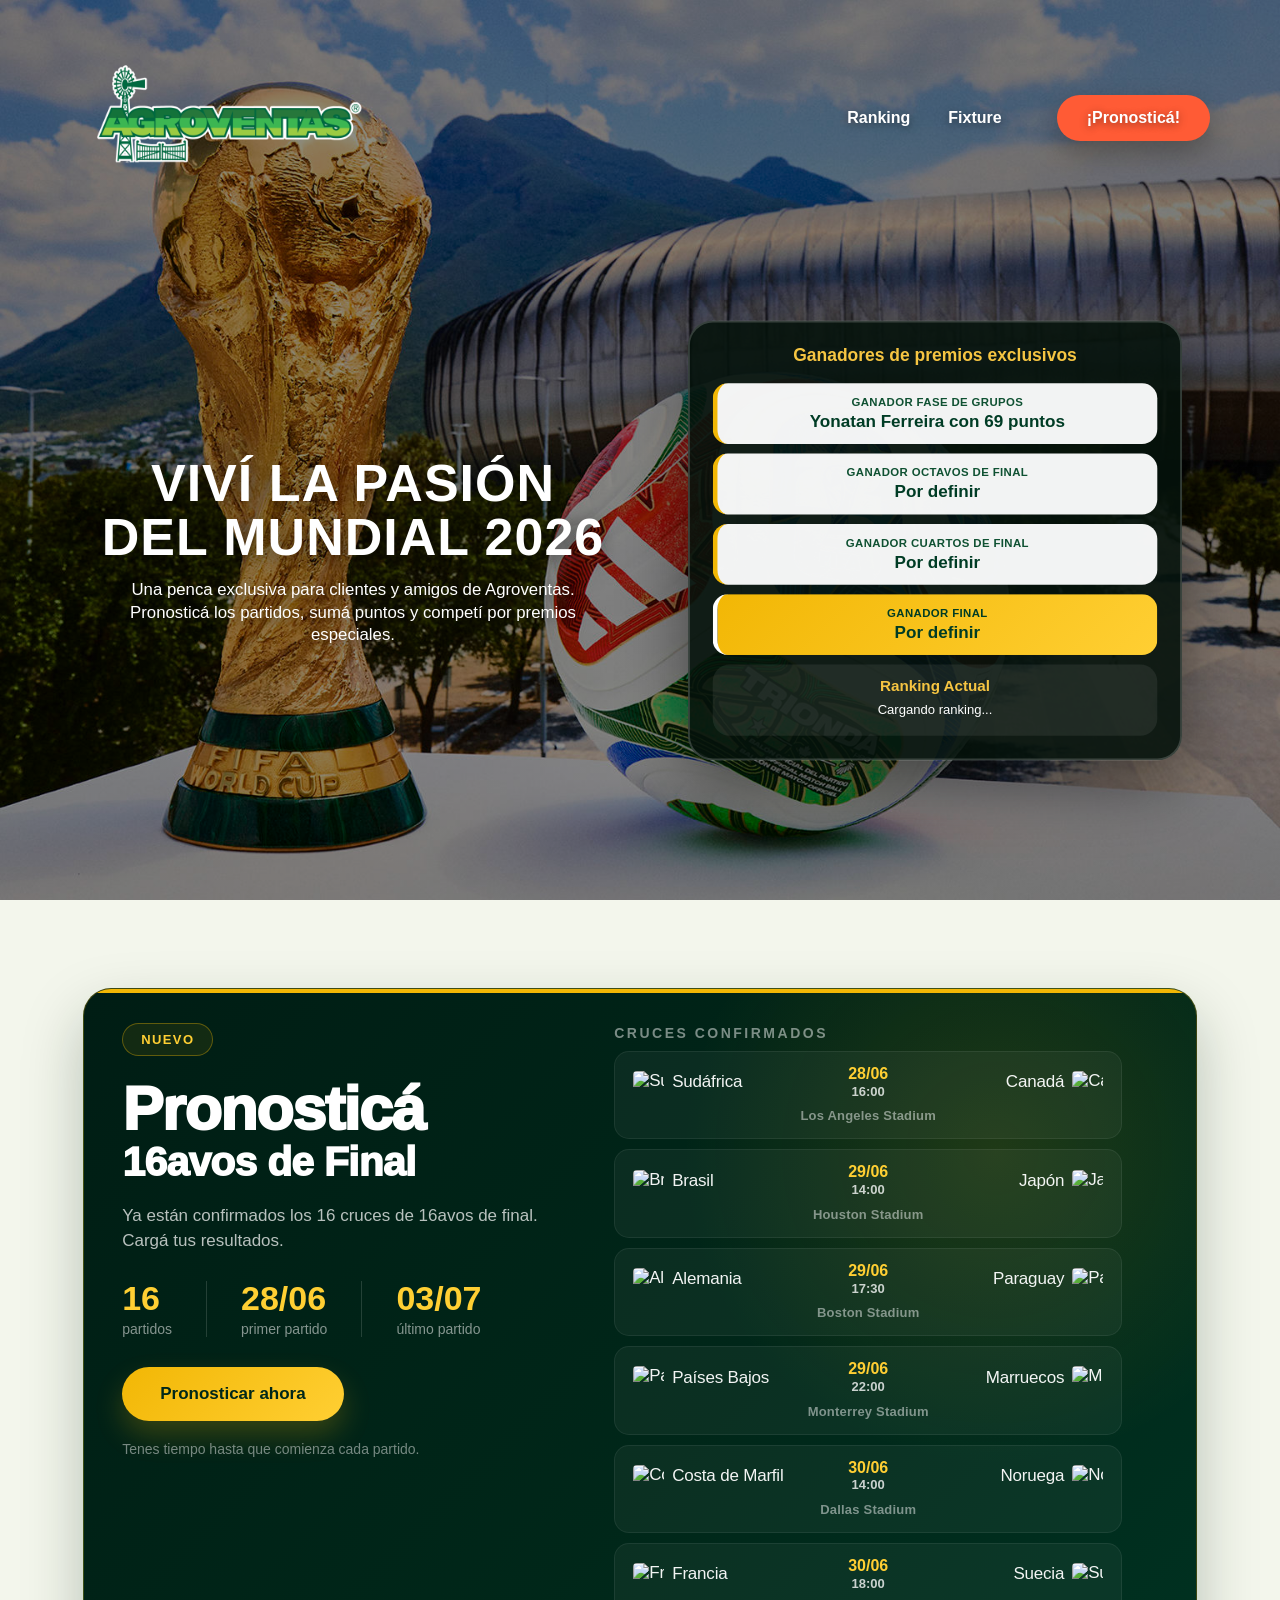
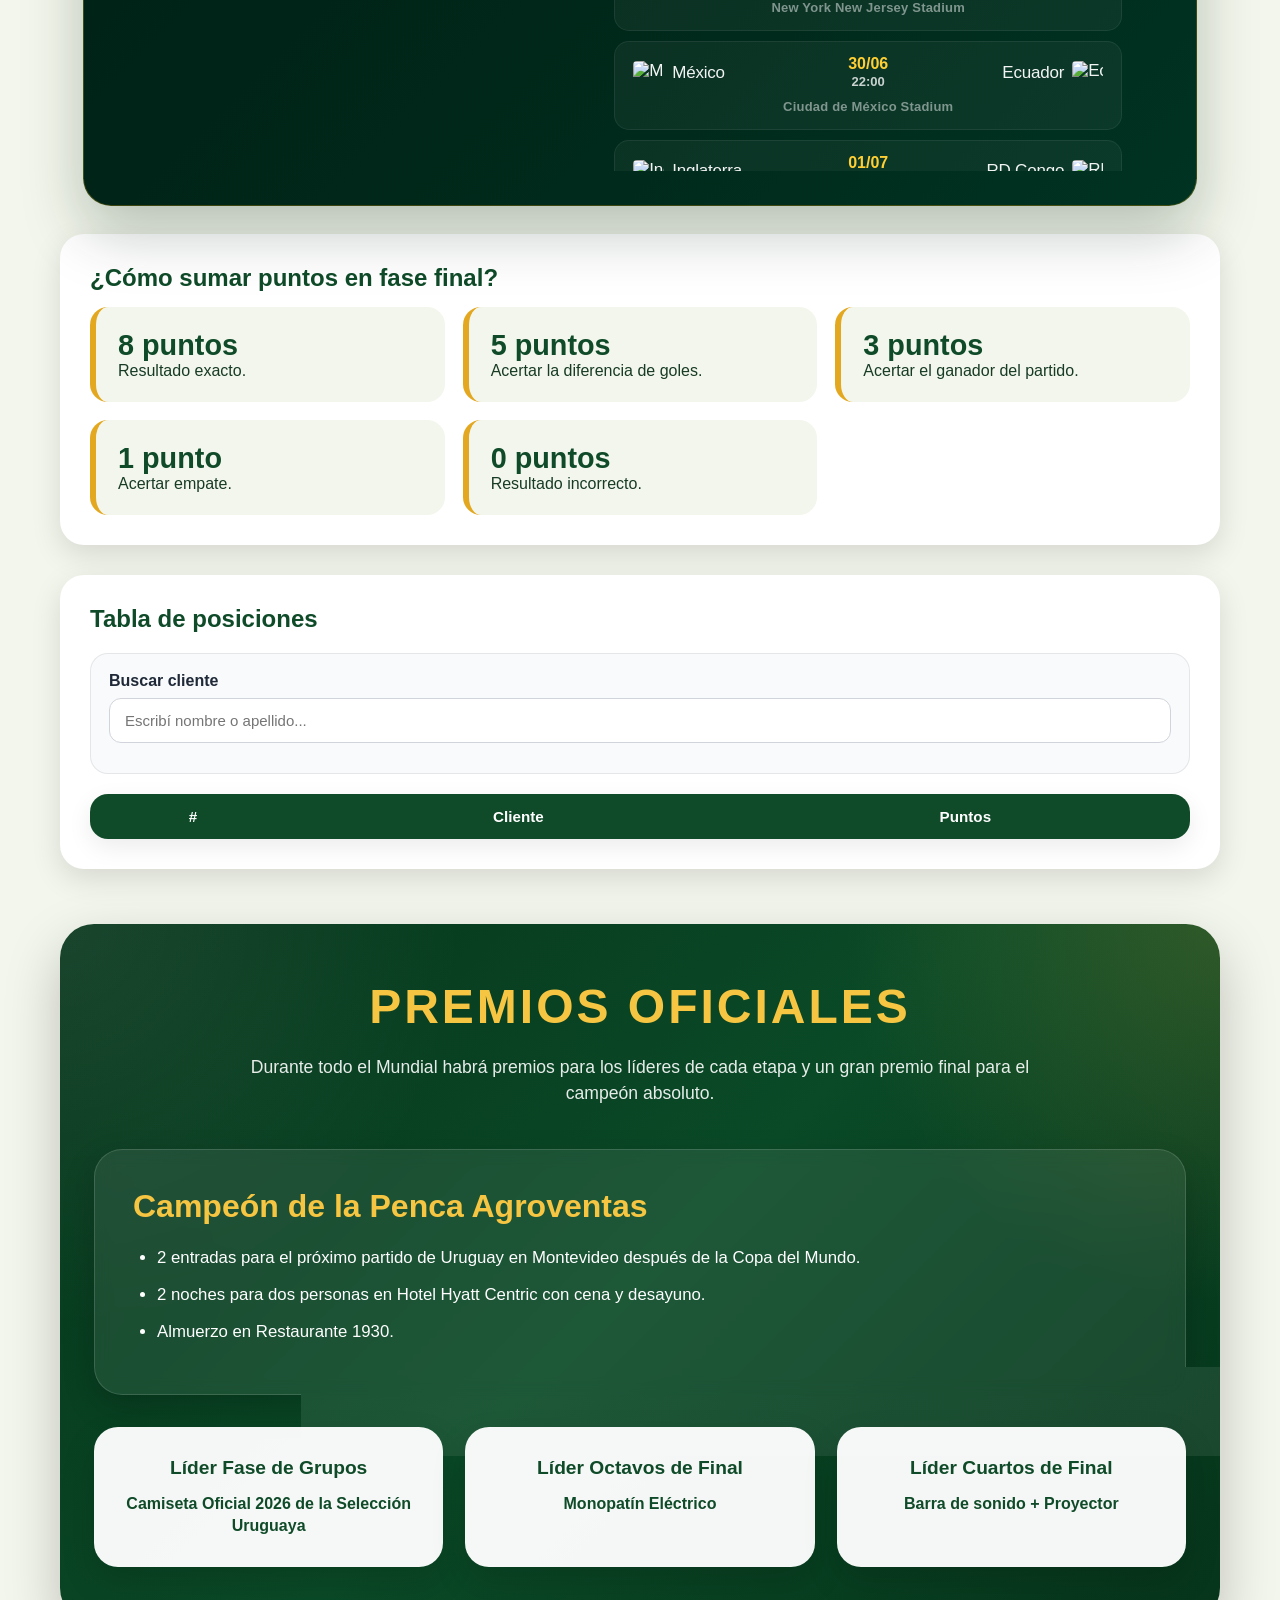
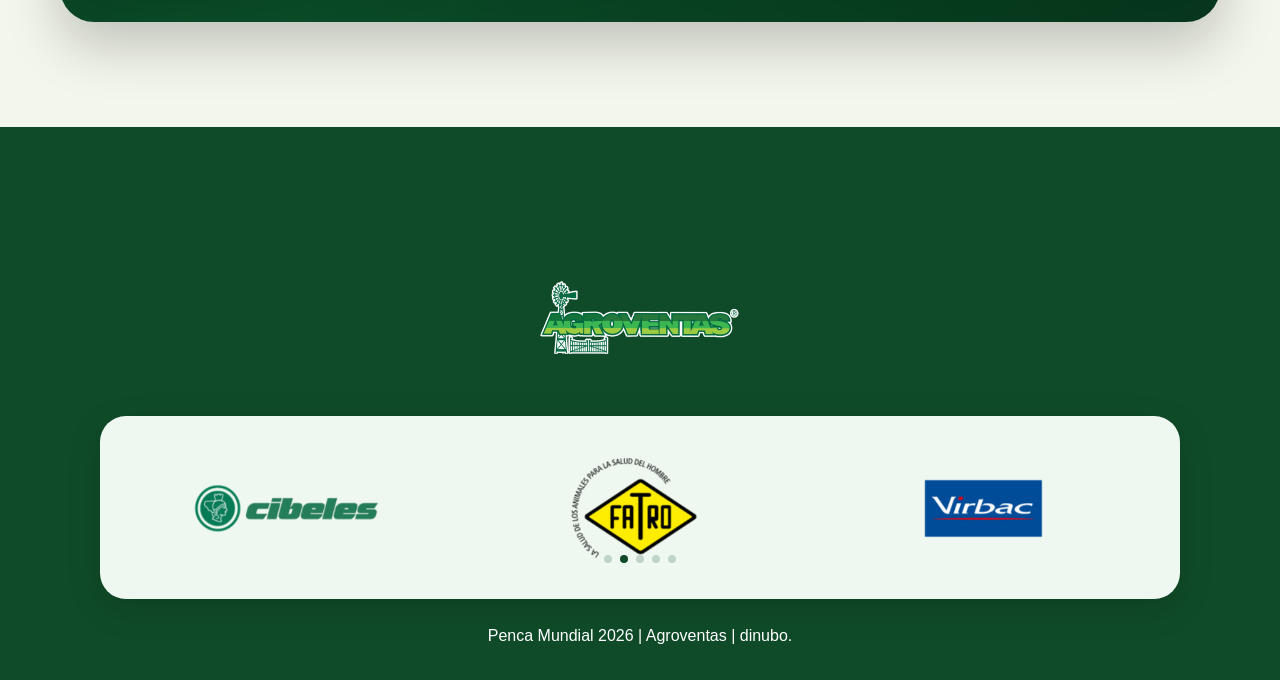
==== admin.html @ b0a9b1d7 "actualizando 16avos de final" ====
<!DOCTYPE html>
<html lang="es">
<head>
  <meta charset="UTF-8">
  <meta name="viewport" content="width=device-width, initial-scale=1.0">
  <title>Admin | Penca Agroventas</title>
  <link rel="stylesheet" href="styles.css?v=14" />
</head>

<body>

  <header class="app-header">
    <img src="assets/logo.png" alt="Agroventas" class="app-logo">

    <nav>
      <a href="index.html">Inicio</a>
      <a href="fixture.html">Fixture</a>
    </nav>
  </header>

  <main class="app-main">
    <section class="card fixture-card">
      <h1>Panel administrador</h1>
      <p>Cargá los resultados oficiales y actualizá los puntos.</p>

      <div id="listaResultadosAdmin"></div>
    </section>
    <section class="card admin-clientes-card">

  <h2>Clientes registrados</h2>
  <p>Información privada visible solo para vendedores.</p>

  <div class="tabla-admin-scroll">
    <table>
      <thead>
        <tr>
          <th>Cliente</th>
          <th>Teléfono</th>
          <th>Cumpleaños</th>
          <th>Email</th>
          <th>Puntos</th>
        </tr>
      </thead>

      <tbody id="tablaClientesAdmin"></tbody>
    </table>
  </div>

</section>
  </main>
<script>
  const claveAdmin = prompt("Ingresá la clave de administrador");

  if (claveAdmin !== "AgroventasMundial2026") {
    alert("Acceso denegado");
    window.location.href = "index.html";
  }
</script>
  <script type="module" src="admin.js?v=13"></script>

</body>
</html>
---- styles.css ----
* {
  margin: 0;
  padding: 0;
  box-sizing: border-box;
}

html {
  scroll-behavior: smooth;
}

body {
  font-family: Arial, sans-serif;
  background: #f3f6ec;
  color: #173b25;
}

.header {
  min-height: 100vh;
  background:
    linear-gradient(rgba(6, 45, 24, 0.82), rgba(6, 45, 24, 0.82)),
    url("https://images.unsplash.com/photo-1518091043644-c1d4457512c6?auto=format&fit=crop&w=1600&q=80");
  background-size: cover;
  background-position: center;
  color: white;
}

.navbar {
  width: 90%;
  max-width: 1200px;
  margin: auto;
  padding: 25px 0;
  display: flex;
  justify-content: space-between;
  align-items: center;
}

.nav-logo {
  width: 210px;
  background: white;
  padding: 10px 18px;
  border-radius: 16px;
}

.navbar ul {
  display: flex;
  gap: 25px;
  list-style: none;
}

.navbar a {
  color: white;
  text-decoration: none;
  font-weight: bold;
}

.navbar a:hover {
  color: #e3a81f;
}

.hero {
  min-height: 75vh;
  display: flex;
  align-items: center;
  justify-content: center;
  text-align: center;
  padding: 30px;
}

.hero-content {
  max-width: 850px;
}

.etiqueta {
  background: #e3a81f;
  color: #173b25;
  padding: 10px 22px;
  border-radius: 30px;
  font-weight: bold;
  display: inline-block;
  margin-bottom: 25px;
}

.hero h1 {
  font-size: 3.8rem;
  line-height: 1.1;
  margin-bottom: 20px;
}

.hero p {
  font-size: 1.3rem;
  margin-bottom: 35px;
}

.btn-principal,
.btn-secundario,
form button {
  background: #e3a81f;
  color: #173b25;
  border: none;
  padding: 15px 34px;
  border-radius: 35px;
  font-size: 1rem;
  font-weight: bold;
  cursor: pointer;
  text-decoration: none;
  transition: 0.3s;
}

.btn-principal:hover,
.btn-secundario:hover,
form button:hover {
  background: #f6c542;
  transform: translateY(-2px);
}

main {
  max-width: 1200px;
  margin: auto;
  padding: 50px 20px;
}

.info-grid {
  display: grid;
  grid-template-columns: repeat(3, 1fr);
  gap: 25px;
  margin-top: -110px;
  margin-bottom: 35px;
  position: relative;
  z-index: 2;
}

.info-grid article,
.card {
  background: white;
  border-radius: 24px;
  padding: 30px;
  box-shadow: 0 10px 30px rgba(0,0,0,0.12);
}

.info-grid h3,
.card h2 {
  color: #0f4b29;
  margin-bottom: 15px;
}

.card {
  margin-bottom: 30px;
}

.formulario {
  display: grid;
  grid-template-columns: repeat(2, 1fr);
  gap: 20px;
}

input,
select {
  width: 100%;
  padding: 16px;
  border: 1px solid #cbd7c2;
  border-radius: 14px;
  font-size: 1rem;
}

.cliente-fijo {
  background: white;
  color: #173b25;
  font-weight: normal;
}

.formulario button {
  grid-column: span 2;
}

.puntos-grid {
  display: grid;
  grid-template-columns: repeat(3, 1fr);
  gap: 18px;
}

.puntos-grid div {
  background: #f3f6ec;
  border-left: 6px solid #e3a81f;
  padding: 22px;
  border-radius: 18px;
}

.puntos-grid strong {
  font-size: 1.8rem;
  color: #0f4b29;
}

.aviso {
  margin-bottom: 15px;
  color: #5b6d58;
}

#participanteActivo {
  margin-bottom: 25px;
}

.fixture {
  display: grid;
  gap: 18px;
  margin-bottom: 25px;
}

.partido {
  display: grid;
  grid-template-columns: 1fr 90px 40px 90px 1fr;
  align-items: center;
  gap: 12px;
  background: #f8faf4;
  padding: 20px;
  border-radius: 18px;
  border: 1px solid #dce6d6;
}

.fecha {
  grid-column: 1 / -1;
  font-size: 0.9rem;
  font-weight: bold;
  color: #61705c;
}

.equipo-local {
  text-align: right;
  font-weight: bold;
}

.equipo-visitante {
  text-align: left;
  font-weight: bold;
}

.vs {
  text-align: center;
  font-weight: bold;
  color: #e3a81f;
}

.partido input {
  text-align: center;
}

table {
  width: 100%;
  border-collapse: collapse;
}

th {
  background: #0f4b29;
  color: white;
  padding: 16px;
}

td {
  padding: 16px;
  text-align: center;
  border-bottom: 1px solid #e1e8dc;
}

tbody tr:nth-child(even) {
  background: #f8faf4;
}

.premio {
  background: linear-gradient(135deg, #0f4b29, #236b3b);
  color: white;
  text-align: center;
  padding: 45px;
  border-radius: 28px;
  margin-bottom: 35px;
}

.premio h2 {
  font-size: 2rem;
  margin-bottom: 12px;
}

footer {
  background: #0f4b29;
  color: white;
  text-align: center;
  padding: 35px 20px;
}

.logo-footer {
  width: 240px;
  max-width: 90%;
  background: transparent;
  padding: 0;
  border-radius: 0;
  margin-bottom: 15px;

  filter:
    drop-shadow(0 0 6px rgba(255,255,255,0.9))
    drop-shadow(0 0 18px rgba(255,255,255,0.6));
}

@media (max-width: 850px) {
  .navbar {
    flex-direction: column;
    gap: 20px;
  }

  .navbar ul {
    flex-wrap: wrap;
    justify-content: center;
  }

  .hero h1 {
    font-size: 2.4rem;
  }

  .info-grid,
  .puntos-grid,
  .formulario {
    grid-template-columns: 1fr;
  }

  .formulario button {
    grid-column: span 1;
  }

  .info-grid {
    margin-top: -60px;
  }

  .partido {
    grid-template-columns: 1fr;
    text-align: center;
  }

  .equipo-local,
  .equipo-visitante {
    text-align: center;
  }
}

.header {
  min-height: 100vh;
  background:
    linear-gradient(rgba(5, 35, 25, 0.82), rgba(5, 35, 25, 0.82)),
    url("https://images.unsplash.com/photo-1574629810360-7efbbe195018?auto=format&fit=crop&w=1600&q=80");
  background-size: cover;
  background-position: center;
  color: white;
  overflow: hidden;
}

.navbar {
  width: 92%;
  max-width: 1300px;
  margin: auto;
  padding: 28px 0;
  display: flex;
  align-items: center;
  justify-content: space-between;
}

.nav-logo {
  width: 240px;
  background: transparent;
  padding: 0;
  border-radius: 0;
  filter:
    drop-shadow(0 0 6px rgba(255,255,255,0.9))
    drop-shadow(0 0 18px rgba(255,255,255,0.6));
}

.navbar ul {
  display: flex;
  gap: 28px;
  list-style: none;
}

.navbar a {
  color: white;
  text-decoration: none;
  font-weight: bold;
}

.btn-nav {
  background: #ff5b35;
  padding: 16px 28px;
  border-radius: 35px;
}

.hero {
  width: 92%;
  max-width: 1300px;
  margin: auto;
  min-height: 78vh;
  display: grid;
  grid-template-columns: 1fr 1fr;
  align-items: center;
  gap: 45px;
}

.hero-texto h1 {
  font-size: 4rem;
  line-height: 1.05;
  text-transform: uppercase;
  margin: 25px 0;
}

.hero-texto p {
  font-size: 1.35rem;
  max-width: 650px;
  line-height: 1.5;
}

.paises {
  font-weight: bold;
  font-size: 1.1rem;
}

.hero-botones {
  display: flex;
  gap: 20px;
  margin-top: 35px;
}

.btn-whatsapp {
  background: #20c463;
  color: white;
  padding: 15px 34px;
  border-radius: 35px;
  text-decoration: none;
  font-weight: bold;
}

.hero-visual {
  position: relative;
  display: flex;
  justify-content: center;
  align-items: center;
}

.mockup-card {
  width: 520px;
  max-width: 100%;
  background: rgba(10, 20, 15, 0.88);
  border: 2px solid rgba(255,255,255,0.2);
  border-radius: 28px;
  padding: 28px;
  box-shadow: 0 25px 60px rgba(0,0,0,0.45);
  animation: flotar 4s ease-in-out infinite;
}

.mockup-card h3 {
  color: #f6c542;
  margin-bottom: 20px;
  text-align: center;
}

.mini-partido {
  background: white;
  color: #173b25;
  padding: 16px;
  border-radius: 18px;
  margin-bottom: 14px;
  display: flex;
  justify-content: space-between;
  align-items: center;
}

.mini-ranking {
  margin-top: 20px;
  background: rgba(255,255,255,0.08);
  padding: 18px;
  border-radius: 18px;
}

.mini-ranking h4 {
  color: #f6c542;
  margin-bottom: 10px;
}

.vaca-futbol {
  position: absolute;
  right: -90px;
  bottom: 40px;

  display: flex;
  align-items: end;
  gap: 15px;

  animation: vacaMovimiento 5s ease-in-out infinite;

  z-index: 5;
}

.vaca-img {
  width: 170px;
  height: 170px;
  object-fit: cover;
  border-radius: 50%;
  border: 5px solid white;
  box-shadow: 0 15px 35px rgba(0,0,0,0.35);
}

.pelota {
  font-size: 3rem;
  animation: pelotaMovimiento 2.2s ease-in-out infinite;
}

@keyframes flotar {
  0%, 100% {
    transform: translateY(0);
  }

  50% {
    transform: translateY(-18px);
  }
}

@keyframes vacaMovimiento {
  0%, 100% {
    transform: translateX(0);
  }

  50% {
    transform: translateX(-18px);
  }
}

@keyframes pelotaMovimiento {
  0% {
    transform: translateY(0) rotate(0deg);
  }

  50% {
    transform: translateY(-28px) rotate(180deg);
  }

  100% {
    transform: translateY(0) rotate(360deg);
  }
}

@media (max-width: 900px) {
  .navbar {
    flex-direction: column;
    gap: 18px;
  }

  .navbar ul {
    flex-wrap: wrap;
    justify-content: center;
  }

  .btn-nav {
    display: none;
  }

  .hero {
    grid-template-columns: 1fr;
    text-align: center;
    padding-bottom: 80px;
  }

  .hero-texto h1 {
    font-size: 2.7rem;
  }

  .hero-botones {
    justify-content: center;
    flex-wrap: wrap;
  }

  .vaca-futbol {
  position: absolute;
  right: -10px;
  bottom: 40px;

  display: flex;
  align-items: end;
  gap: 15px;

  animation: vacaMovimiento 5s ease-in-out infinite;

  z-index: 5;
}
}

input:focus,
select:focus {
  outline: none;
  border-color: #e3a81f;

  box-shadow:
    0 0 0 4px rgba(227,168,31,0.15);
}
.equipo {
  display: flex;
  flex-direction: column;
  align-items: center;
  gap: 8px;
  font-size: 1rem;
}

.bandera {
  font-size: 2.7rem;
  line-height: 1;
}

.grupo-partido {
  grid-column: 1 / -1;
  text-align: right;
  font-size: 0.85rem;
  font-weight: bold;
  color: #0f4b29;
  border-top: 2px solid #e3a81f;
  padding-top: 10px;
}

.partido {
  border-left: none;
  border-bottom: 4px solid #e3a81f;
}

@media (max-width: 850px) {
  .grupo-partido {
    text-align: center;
  }

  .bandera {
    font-size: 3rem;
  }
}
.bandera-img {
  width: 70px;
  height: 48px;
  object-fit: cover;
  border-radius: 10px;
  box-shadow: 0 6px 14px rgba(0,0,0,0.18);
  background: white;
}

.mini-bandera {
  width: 28px;
  height: 20px;
  object-fit: cover;
  border-radius: 4px;
  margin-right: 6px;
  vertical-align: middle;
}
.mini-fecha {
  color: rgba(255,255,255,0.7);
  font-size: 0.9rem;
  margin-top: -6px;
  margin-bottom: 14px;
  text-align: center;
}

.mini-partido strong {
  color: #f6c542;
  font-size: 1.1rem;
}

.body-login {
  min-height: 100vh;

  display: flex;
  justify-content: center;
  align-items: flex-start;

  padding-top: 40px;

  background:
    linear-gradient(rgba(0,0,0,0.45),
    rgba(0,0,0,0.45)),
    url("assets/copaypelota.webp");

  background-size: cover;
  background-position: center;

  overflow-x: hidden;
}

.login-container {
  width: 100%;
  max-width: 520px;

  display: flex;
  flex-direction: column;
  align-items: center;

  gap: 20px;
}

.login-logo {
  width: 240px;

  margin-bottom: 10px;

  filter:
    drop-shadow(0 0 8px rgba(255,255,255,0.95))
    drop-shadow(0 0 20px rgba(255,255,255,0.75));
}

.login-box {
  width: 100%;

  background: rgba(255,255,255,0.96);

  padding: 40px;

  border-radius: 28px;

  box-shadow: 0 20px 50px rgba(0,0,0,0.25);

  backdrop-filter: blur(10px);
}

.login-box h1 {
  color: #0f4b29;

  margin-bottom: 25px;

  text-align: center;
}

.login-box form {
  display: flex;
  flex-direction: column;
  gap: 18px;
}

.login-box input {
  padding: 16px;

  border-radius: 14px;

  border:
    1px solid #cfd8c7;

  font-size: 1rem;
}

.login-box button {
  background: #e3a81f;

  color: #082d17;

  border: none;

  padding: 16px;

  border-radius: 14px;

  font-size: 1rem;
  font-weight: bold;

  cursor: pointer;

  transition: 0.3s;
}

.login-box button:hover {
  background: #f6c542;

  transform: translateY(-2px);
}

.login-link {
  margin-top: 20px;

  text-align: center;
}

.login-link a {
  color: #0f4b29;
  font-weight: bold;
}

.login-logo {
  width: 220px;

  display: block;

  margin: 0 auto 25px;

  filter:
    drop-shadow(0 0 12px rgba(255,255,255,0.9))
    drop-shadow(0 0 24px rgba(255,255,255,0.7));
}
.app-header {
  background-image:
    linear-gradient(
      rgba(0,0,0,0.55),
      rgba(0,0,0,0.55)
    ),
    url("assets/copa.mundo.jpg");

  background-size: cover;
  background-position: center 35%;
  background-repeat: no-repeat;

  background-color: #0f4b29;

  padding: 36px 50px;
  min-height: 240px;

  display: flex;
  justify-content: space-between;
  align-items: flex-start;

  border-bottom-left-radius: 28px;
  border-bottom-right-radius: 28px;

  box-shadow: 0 10px 30px rgba(0,0,0,0.18);
}

.app-logo {
  width: 180px;
}

.app-header nav {
  display: flex;
  gap: 20px;
}

.app-header nav a {
  color: white;
  font-weight: bold;
  text-decoration: none;
}

.app-main {
  max-width: 1200px;
  margin: auto;
  padding: 40px 20px;
}

.fixture-card {
  overflow: hidden;
}

.fixture-top {
  display: flex;
  justify-content: space-between;
  align-items: center;
  gap: 25px;
  margin-bottom: 25px;
}

.filtros-fixture {
  display: flex;
  gap: 12px;
  overflow-x: auto;
  padding: 10px 0 18px;
  margin-bottom: 8px;
  scrollbar-width: thin;
}

.filtro-btn {
  flex: 0 0 auto;
  border: 2px solid #0f4b29;
  background: white;
  color: #0f4b29;
  padding: 10px 18px;
  border-radius: 999px;
  font-weight: bold;
  cursor: pointer;
  transition: 0.3s;
}

.filtro-btn:hover,
.filtro-btn.activo {
  background: #0f4b29;
  color: white;
}

.contador-partidos {
  color: #5b6d58;
  font-weight: bold;
  margin-bottom: 18px;
}

@media (max-width: 850px) {
  .app-header {
    padding: 16px;
    flex-direction: column;
    gap: 14px;
  }

 .app-logo {
  width: 160px;
}

@media (max-width: 768px) {

  .app-logo {
    width: 170px;

    max-width: 85%;

    margin-top: 12px;

    filter:
      drop-shadow(0 4px 12px rgba(0,0,0,0.45));
  }

}

  .app-header nav {
    width: 100%;
    justify-content: center;
    flex-wrap: wrap;
    gap: 14px;
  }

  .app-main {
    padding: 25px 12px;
  }

  .card,
  .fixture-card {
    padding: 22px 16px;
    border-radius: 22px;
  }

  .fixture-top {
    flex-direction: column;
    align-items: stretch;
  }

  .fixture-top h1 {
    font-size: 1.8rem;
  }

  .fixture-top .btn-secundario {
    width: 100%;
    text-align: center;
  }

  .filtros-fixture {
    gap: 10px;
    padding-bottom: 14px;
  }

  .filtro-btn {
    padding: 9px 15px;
    font-size: 0.9rem;
  }

  .partido {
    padding: 18px 14px;
  }

  .bandera-img {
    width: 62px;
    height: 42px;
  }

  .grupo-partido {
    font-size: 0.8rem;
  }
}
/* AJUSTE PORTADA DESKTOP */
.header {
  min-height: 100vh;
}

.navbar {
  padding: 18px 0;
}

.nav-logo {
  width: 210px;
}

.hero {
  min-height: calc(100vh - 120px);
  align-items: center;
  padding-top: 0;
  padding-bottom: 40px;
}

.hero-texto h1 {
  font-size: 3.5rem;
  margin: 18px 0;
}

.hero-texto p {
  font-size: 1.2rem;
  margin-bottom: 25px;
}

.mockup-card {
  transform: scale(0.95);
}

/* AJUSTE MOBILE */
@media (max-width: 850px) {
  .header {
    min-height: auto;
  }

  .navbar {
     width: 100%;
     display: flex;
     justify-content: space-between;
     align-items: flex-start;
     padding: 18px 60px 0;
     position: relative;
     z-index: 2;
}  

  .nav-logo {
  width: 260px;
  filter: drop-shadow(0 0 14px rgba(255,255,255,0.9));
  margin-top: -10px;
}

  .navbar ul {
    gap: 14px;
    font-size: 0.9rem;
  }

  .hero {
  width: 100%;
  min-height: calc(100vh - 80px);
  display: flex;
  justify-content: space-between;
  align-items: center;
  padding: 10px 70px 30px;
  gap: 50px;
  position: relative;
  z-index: 2;
}

  .hero-texto h1 {
    font-size: 2.2rem;
    line-height: 1.1;
    margin: 12px 0;
  }

  .hero-texto p {
    font-size: 1rem;
    line-height: 1.4;
    margin-bottom: 18px;
  }

  .hero-botones {
    margin-top: 20px;
    gap: 12px;
  }

  .btn-principal,
  .btn-whatsapp {
    padding: 12px 22px;
    font-size: 0.9rem;
  }

  .mockup-card {
    width: 100%;
    transform: scale(1);
    padding: 20px;
  }

  .mockup-card h3 {
    font-size: 1.1rem;
  }

  .mini-partido {
    padding: 12px;
    font-size: 0.9rem;
  }

  .mini-fecha {
    font-size: 0.8rem;
  }

  .vaca-futbol {
    margin-top: 15px;
  }

  .vaca-img {
    width: 130px;
    height: 130px;
  }

  .pelota {
    font-size: 2.3rem;
  }

  .info-grid {
    margin-top: -25px;
  }
}
.hero-texto {
  margin-top: -70px;
}
.mockup-card {
  margin-top: -50px;
}
@media (max-width: 850px) {

  .navbar {
    padding: 15px 20px 0;
    align-items: center;
  }

  .nav-logo {
    width: 180px;
    margin-top: 0;
  }

  .hero {
    padding: 10px 20px 40px;
    flex-direction: column;
    justify-content: center;
    gap: 25px;
  }

  .hero-texto {
    margin-top: 0;
    text-align: center;
  }

  .hero-texto h1 {
    font-size: 2.5rem;
  }

  .mockup-card {
    margin-top: 0;
    width: 100%;
  }

  .navbar ul {
    gap: 14px;
    font-size: 0.9rem;
  }
}
/* ============================= */
/* AJUSTE FINAL PORTADA AGROVENTAS */
/* ============================= */

.header .navbar {
  width: 100% !important;
  max-width: none !important;
  padding: 18px 70px 0 !important;
  margin: 0 !important;
  align-items: flex-start !important;
}

.header .nav-logo {
  width: 280px !important;
  margin-top: -8px !important;
  background: transparent !important;
  padding: 0 !important;
  border-radius: 0 !important;
  filter:
    drop-shadow(0 0 10px rgba(255,255,255,0.95))
    drop-shadow(0 0 22px rgba(255,255,255,0.65)) !important;
}

.header .hero {
  width: 100% !important;
  max-width: none !important;
  min-height: calc(100vh - 90px) !important;
  padding: 0 80px 25px !important;
  margin: 0 !important;
  align-items: center !important;
  gap: 55px !important;
}

.header .hero-texto {
  margin-top: -95px !important;
}

.header .hero-visual {
  margin-top: -75px !important;
}

.header .mockup-card {
  margin-top: 0 !important;
}

.header .hero-texto h1 {
  font-size: 3.7rem !important;
  line-height: 1.05 !important;
  margin-bottom: 18px !important;
}

.header .hero-texto p {
  font-size: 1.2rem !important;
  margin-bottom: 22px !important;
}

.header .hero-botones {
  margin-top: 24px !important;
}

/* MOBILE */
@media (max-width: 850px) {
  .header .navbar {
    padding: 14px 18px 0 !important;
    flex-direction: column !important;
    align-items: center !important;
    gap: 12px !important;
  }

  .header .nav-logo {
    width: 190px !important;
    margin-top: 0 !important;
  }

  .header .hero {
    min-height: auto !important;
    padding: 15px 16px 45px !important;
    flex-direction: column !important;
    gap: 25px !important;
  }

  .header .hero-texto {
    margin-top: 0 !important;
    text-align: center !important;
  }

  .header .hero-visual {
    margin-top: 0 !important;
  }

  .header .hero-texto h1 {
    font-size: 2.35rem !important;
  }

  .header .hero-texto p {
    font-size: 1rem !important;
  }

  .header .mockup-card {
    width: 100% !important;
    padding: 20px !important;
  }
}
/* ========================================= */
/* PORTADA FINAL AGROVENTAS - HERO PREMIUM */
/* ========================================= */

.header {
  min-height: 100vh !important;
  background: url("assets/copaypelota.webp") !important;
  background-size: cover !important;
  background-position: center !important;
  overflow: hidden !important;
}

/* NAV GENERAL */
.header .navbar {
  width: 100% !important;
  max-width: none !important;

  display: grid !important;
  grid-template-columns: 1fr auto auto !important;
  align-items: center !important;

  padding: 35px 80px 0 !important;
  margin: 0 !important;

  transform: translateY(-140px) !important;

  position: relative !important;
  z-index: 20 !important;
}

/* LOGO */
.header .nav-logo {
  width: 420px !important;
  max-width: 100% !important;

  background: transparent !important;
  padding: 0 !important;
  border-radius: 0 !important;
  margin: 0 !important;

  transform: translateY(-10px) !important;

  filter:
    drop-shadow(0 0 8px rgba(255,255,255,0.95))
    drop-shadow(0 0 20px rgba(255,255,255,0.75)) !important;
}

/* MENU */
.header .navbar ul {
  display: flex !important;
  gap: 45px !important;
  list-style: none !important;

  margin: 0 70px 0 0 !important;
  padding: 0 !important;

  transform: translateY(-10px) !important;
}

.header .navbar ul li a,
.header .navbar a {
  color: #ffffff !important;
  text-decoration: none !important;
  font-size: 1.15rem !important;
  font-weight: 800 !important;
  text-shadow: 0 2px 8px rgba(0,0,0,0.45) !important;
}

.header .navbar ul li a:hover {
  color: #f6c542 !important;
}

/* BOTÓN PARTICIPÁ */
.header .btn-nav {
  background: #ff5b35 !important;
  color: #ffffff !important;

  padding: 18px 38px !important;
  border-radius: 999px !important;

  font-size: 1.15rem !important;
  font-weight: 800 !important;
  text-decoration: none !important;

  transform: translateY(-10px) !important;

  box-shadow: 0 12px 28px rgba(0,0,0,0.28) !important;
}

/* BOTÓN PARTICIPÁ */
.header .btn-nav {
  background: #ff5b35 !important;
  color: #ffffff !important;

  padding: 18px 38px !important;
  border-radius: 999px !important;

  font-size: 1.15rem !important;
  font-weight: 800 !important;
  text-decoration: none !important;

  box-shadow: 0 12px 28px rgba(0,0,0,0.28) !important;
}

/* HERO */
.header .hero {
  width: 100% !important;
  max-width: none !important;

  min-height: calc(100vh - 120px) !important;

  display: grid !important;
  grid-template-columns: 1fr 1fr !important;
  align-items: center !important;

  padding: 0 90px 25px !important;
  margin: -75px 0 0 0 !important;

  gap: 70px !important;
  position: relative !important;
  z-index: 2 !important;
}

/* TEXTO IZQUIERDA */
.header .hero-texto {
  max-width: 720px !important;
  text-align: center !important;
  margin: 0 0 0 40px !important;
  transform: translateY(-45px) !important;
}

.header .hero-texto h1 {
  font-size: 4.25rem !important;
  line-height: 1.08 !important;
  letter-spacing: 1px !important;
  margin: 0 0 24px !important;

  color: #ffffff !important;
  text-transform: uppercase !important;
  text-shadow: 0 4px 18px rgba(0,0,0,0.45) !important;
}

.header .hero-texto p {
  font-size: 1.25rem !important;
  line-height: 1.45 !important;
  max-width: 690px !important;

  color: #ffffff !important;
  margin: 0 auto 30px !important;
  text-shadow: 0 3px 12px rgba(0,0,0,0.45) !important;
}

.header .hero-botones {
  display: flex !important;
  justify-content: center !important;
  gap: 28px !important;
  margin-top: 22px !important;
}

.header .btn-principal,
.header .btn-whatsapp {
  min-width: 210px !important;
  padding: 16px 28px !important;
  border-radius: 999px !important;

  font-size: 1rem !important;
  font-weight: 800 !important;
  text-align: center !important;
}

/* MOCKUP DERECHA */
.header .hero-visual {
  position: relative !important;
  display: flex !important;
  justify-content: center !important;
  align-items: center !important;

  margin-top: 0 !important;
  transform: translateY(-165px) !important;
}

.header .mockup-card {
  width: 620px !important;
  max-width: 100% !important;

  background: rgba(5, 18, 12, 0.90) !important;
  border: 2px solid rgba(255,255,255,0.18) !important;
  border-radius: 32px !important;

  padding: 34px !important;

  box-shadow: 0 25px 70px rgba(0,0,0,0.45) !important;

  animation: flotar 4s ease-in-out infinite !important;
}

.header .mockup-card h3 {
  font-size: 1.35rem !important;
  color: #f6c542 !important;
  margin-bottom: 26px !important;
  text-align: center !important;
}

.header .mini-partido {
  min-height: 58px !important;

  background: #ffffff !important;
  color: #12351f !important;

  padding: 14px 18px !important;
  border-radius: 18px !important;
  margin-bottom: 12px !important;

  display: flex !important;
  justify-content: space-between !important;
  align-items: center !important;

  font-size: 1rem !important;
}

.header .mini-partido strong {
  color: #f3b51d !important;
  font-size: 1.15rem !important;
}

.header .mini-fecha {
  color: rgba(255,255,255,0.70) !important;
  font-size: 0.95rem !important;
  margin: 8px 0 18px !important;
  text-align: center !important;
}

.header .mini-ranking {
  margin-top: 18px !important;
  background: rgba(255,255,255,0.07) !important;
  padding: 22px 32px !important;
  border-radius: 22px !important;
}

.header .mini-ranking h4 {
  color: #f6c542 !important;
  text-align: center !important;
  margin-bottom: 16px !important;
  font-size: 1.15rem !important;
}

.header .mini-ranking p {
  color: white !important;
  font-size: 1rem !important;
  margin: 10px 0 !important;
}

/* VACA + PELOTA */
.header .vaca-futbol {
  position: absolute !important;
  right: -28px !important;
  bottom: -28px !important;

  display: flex !important;
  align-items: flex-end !important;
  gap: 12px !important;

  z-index: 6 !important;
  animation: vacaMovimiento 5s ease-in-out infinite !important;
}

.header .vaca-img {
  width: 155px !important;
  height: 155px !important;

  object-fit: cover !important;
  border-radius: 50% !important;
  border: 5px solid white !important;

  box-shadow: 0 18px 38px rgba(0,0,0,0.45) !important;
}

.header .pelota {
  font-size: 2.8rem !important;
}

/* ===================== */
/* MOBILE PREMIUM */
/* ===================== */

@media (max-width: 850px) {
  .header {
    min-height: auto !important;
  }

  .header .navbar {
    display: flex !important;
    flex-direction: column !important;
    align-items: center !important;

    padding: 22px 16px 0 !important;
    gap: 16px !important;
  }

  .header .nav-logo {
    width: 250px !important;
  }

  .header .navbar ul {
    order: 2 !important;

    width: 100% !important;
    justify-content: center !important;
    flex-wrap: wrap !important;

    gap: 16px !important;
    margin: 0 !important;
  }

  .header .navbar ul li a,
  .header .navbar a {
    font-size: 0.95rem !important;
  }

  .header .btn-nav {
    order: 3 !important;
    padding: 13px 28px !important;
    font-size: 0.95rem !important;
  }

  .header .hero {
    display: flex !important;
    flex-direction: column !important;

    min-height: auto !important;

    padding: 30px 18px 60px !important;
    gap: 32px !important;
  }

  .header .hero-texto {
    order: 1 !important;
    margin: 0 !important;
    text-align: center !important;
  }

  .header .hero-texto h1 {
    font-size: 2.55rem !important;
    line-height: 1.08 !important;
    margin-bottom: 18px !important;
  }

  .header .hero-texto p {
    font-size: 1rem !important;
    line-height: 1.45 !important;
    margin-bottom: 22px !important;
  }

  .header .hero-botones {
    flex-direction: column !important;
    gap: 14px !important;
    align-items: center !important;
  }

  .header .btn-principal,
  .header .btn-whatsapp {
    width: 100% !important;
    max-width: 310px !important;
  }

  .header .hero-visual {
    order: 2 !important;
    width: 100% !important;
    margin-top: 0 !important;
  }

  .header .mockup-card {
    width: 100% !important;
    padding: 22px !important;
    border-radius: 24px !important;
  }

  .header .mini-partido {
    font-size: 0.9rem !important;
    padding: 12px !important;
  }

  .header .mini-bandera {
    width: 24px !important;
    height: 18px !important;
  }

  .header .vaca-futbol {
    right: -4px !important;
    bottom: -35px !important;
  }

  .header .vaca-img {
    width: 105px !important;
    height: 105px !important;
  }

  .header .pelota {
    font-size: 2rem !important;
  }
}

/* =============================== */
/* DESKTOP HERO COMPACTO FINAL */
/* =============================== */

@media (min-width: 851px) {
  .header {
    height: 100vh !important;
    min-height: 100vh !important;
    overflow: hidden !important;
  }

  .header .navbar {
    padding: 18px 70px 0 !important;
    transform: none !important;
  }

  .header .nav-logo {
    width: 320px !important;
    transform: translateY(-8px) !important;
  }

  .header .navbar ul {
    gap: 38px !important;
    margin: 0 55px 0 0 !important;
    transform: translateY(-8px) !important;
  }

  .header .navbar ul li a,
  .header .navbar a {
    font-size: 1rem !important;
  }

  .header .btn-nav {
    padding: 14px 30px !important;
    font-size: 1rem !important;
    transform: translateY(-8px) !important;
  }

  .header .hero {
    min-height: calc(100vh - 95px) !important;
    margin: -65px 0 0 0 !important;
    padding: 0 75px 10px !important;
    gap: 48px !important;
    align-items: center !important;
  }

  .header .hero-texto {
    margin: 0 0 0 15px !important;
    transform: translateY(-5px) !important;
  }

  .header .hero-texto h1 {
    font-size: 3.25rem !important;
    line-height: 1.05 !important;
    margin-bottom: 14px !important;
  }

  .header .hero-texto p {
    font-size: 1.05rem !important;
    line-height: 1.35 !important;
    margin-bottom: 18px !important;
  }

  .header .hero-botones {
    margin-top: 16px !important;
    gap: 22px !important;
  }

  .header .btn-principal,
  .header .btn-whatsapp {
    min-width: 180px !important;
    padding: 13px 22px !important;
    font-size: 0.95rem !important;
  }

  .header .hero-visual {
    transform: translateY(-8px) !important;
  }

  .header .mockup-card {
    width: 520px !important;
    padding: 24px !important;
    border-radius: 26px !important;
  }

  .header .mockup-card h3 {
    font-size: 1.15rem !important;
    margin-bottom: 18px !important;
  }

  .header .mini-partido {
    min-height: 46px !important;
    padding: 10px 14px !important;
    margin-bottom: 8px !important;
    font-size: 0.9rem !important;
    border-radius: 15px !important;
  }

  .header .mini-fecha {
    font-size: 0.78rem !important;
    margin: 5px 0 10px !important;
  }

  .header .mini-ranking {
    margin-top: 10px !important;
    padding: 14px 24px !important;
    border-radius: 18px !important;
  }

  .header .mini-ranking h4 {
    font-size: 1rem !important;
    margin-bottom: 8px !important;
  }

  .header .mini-ranking p {
    font-size: 0.86rem !important;
    margin: 6px 0 !important;
  }

  .header .vaca-futbol {
    right: -10px !important;
    bottom: -6px !important;
  }

  .header .vaca-img {
    width: 110px !important;
    height: 110px !important;
    border: 4px solid white !important;
  }

  .header .pelota {
    font-size: 2.1rem !important;
  }

  .info-grid {
    margin-top: 0 !important;
  }
}
/* AJUSTE DESKTOP: SUBIR TODO EL HERO */

@media (min-width: 851px) {
  .header .navbar {
    transform: translateY(-55px) !important;
  }

  .header .nav-logo {
    transform: translateY(-10px) !important;
  }

  .header .navbar ul,
  .header .btn-nav {
    transform: translateY(-5px) !important;
  }

  .header .hero {
    margin-top: -125px !important;
    padding-bottom: 0 !important;
  }

  .header .hero-texto {
    transform: translateY(-55px) !important;
  }

  .header .hero-visual {
    transform: translateY(-75px) !important;
  }

  .header .vaca-futbol {
    bottom: 18px !important;
  }
}

/* ========================= */
/* MOBILE FINAL DEFINITIVO */
/* ========================= */

@media (max-width: 850px) {

  .header {
    min-height: 100vh !important;
    overflow: hidden !important;
  }

  /* NAVBAR */
  .header .navbar {
    padding: 12px 18px 0 !important;
    transform: none !important;

    display: flex !important;
    flex-direction: column !important;
    align-items: center !important;
    justify-content: center !important;

    gap: 10px !important;
  }

  /* LOGO */
  .header .nav-logo {
    width: 170px !important;
    max-width: 100% !important;

    transform: none !important;
    margin: 0 auto !important;
  }

  /* MENU */
  .header .navbar ul {
    margin: 0 !important;
    padding: 0 !important;

    display: flex !important;
    gap: 16px !important;

    transform: none !important;
  }

  .header .navbar ul li a {
    font-size: 0.88rem !important;
  }

  /* BOTON PARTICIPA */
  .header .btn-nav {
    display: none !important;
  }

  /* HERO */
  .header .hero {
    padding: 10px 18px 40px !important;
    gap: 22px !important;

    display: flex !important;
    flex-direction: column !important;
    align-items: center !important;
  }

  /* TEXTO */
  .header .hero-texto {
    text-align: center !important;
    margin-top: -10px !important;
  }

  .header .hero-texto h1 {
    font-size: 3.1rem !important;
    line-height: 1.05 !important;

    margin-bottom: 18px !important;
  }

  .header .hero-texto p {
    font-size: 1rem !important;
    line-height: 1.45 !important;

    margin-bottom: 22px !important;
  }

  /* BOTONES */
  .header .hero-botones {
    display: flex !important;
    flex-direction: column !important;

    align-items: center !important;
    gap: 12px !important;

    margin-bottom: 6px !important;
  }

  .header .btn-principal,
  .header .btn-whatsapp {
    width: 100% !important;
    max-width: 290px !important;

    padding: 14px 20px !important;

    font-size: 1rem !important;
  }

  /* CARD FIXTURE */
  .header .hero-visual {
    width: 100% !important;

    margin-top: 8px !important;
    transform: none !important;
  }

  .header .mockup-card {
    width: 100% !important;
    max-width: 340px !important;

    padding: 18px 14px !important;
    border-radius: 24px !important;
  }

  .header .mockup-card h3 {
    font-size: 1.1rem !important;
    line-height: 1.2 !important;
  }

  .header .mini-partido {
    min-height: 46px !important;

    padding: 10px 12px !important;
    font-size: 0.82rem !important;
  }

  .header .mini-fecha {
    font-size: 0.75rem !important;
  }

  /* VACA */
  .header .vaca-futbol {
    right: 6px !important;
    bottom: -12px !important;
  }

  .header .vaca-img {
    width: 82px !important;
    height: 82px !important;
  }

  .header .pelota {
    font-size: 1.7rem !important;
  }
}
@media (max-width: 850px) {

  .header .hero-texto {
    transform: none !important;
    margin-top: 20px !important;
  }

  .header .hero-texto h1 {
    transform: none !important;
    margin-top: 0 !important;

    font-size: 2.7rem !important;
    line-height: 1.05 !important;
  }

  .header .navbar {
    margin-bottom: 10px !important;
  }

  .header .nav-logo {
    margin-bottom: 12px !important;
  }

  .header .navbar ul {
    margin-top: 4px !important;
  }
}
/* MOBILE: ocultar menú para no tapar el título */
@media (max-width: 850px) {
  .header .navbar ul {
    display: none !important;
  }

  .header .navbar {
    padding-top: 18px !important;
    margin-bottom: 25px !important;
  }

  .header .nav-logo {
    width: 150px !important;
    margin-bottom: 20px !important;
  }

  .header .hero-texto {
    margin-top: 35px !important;
  }

  .header .hero-texto h1 {
    font-size: 2.55rem !important;
    line-height: 1.08 !important;
  }
}
/* HAMBURGUESA MOBILE FINAL */
.menu-icono {
  display: none !important;
}

@media (max-width: 850px) {
  .header .navbar {
    position: relative !important;
    display: flex !important;
    justify-content: center !important;
    align-items: center !important;
  }

  .menu-icono {
    display: flex !important;
    position: absolute !important;
    right: 18px !important;
    top: 18px !important;

    width: 42px !important;
    height: 42px !important;
    border-radius: 12px !important;
    border: 1px solid rgba(255,255,255,0.3) !important;
    background: rgba(0,0,0,0.35) !important;

    flex-direction: column !important;
    justify-content: center !important;
    align-items: center !important;
    gap: 5px !important;
    z-index: 99 !important;
  }

  .menu-icono span {
    width: 22px !important;
    height: 3px !important;
    background: white !important;
    border-radius: 10px !important;
  }

  .header .navbar .nav-list {
    display: none !important;
    position: absolute !important;
    top: 68px !important;
    right: 18px !important;

    width: 220px !important;
    padding: 14px !important;
    border-radius: 18px !important;

    background: rgba(5,18,12,0.96) !important;
    box-shadow: 0 18px 35px rgba(0,0,0,0.35) !important;

    flex-direction: column !important;
    gap: 8px !important;
    z-index: 90 !important;
  }

  .header .navbar .nav-list.activo {
    display: flex !important;
  }

  .header .navbar .nav-list li a {
    display: block !important;
    padding: 12px 14px !important;
    font-size: 0.95rem !important;
    border-radius: 12px !important;
  }
}
/* REGISTRO - AJUSTE FINAL FORZADO */
body.body-login {
  min-height: 100vh !important;
  display: flex !important;
  justify-content: center !important;
  align-items: flex-start !important;
  padding-top: 18px !important;
  overflow: hidden !important;
}

body.body-login .login-container {
  width: 100% !important;
  max-width: 520px !important;
  display: flex !important;
  flex-direction: column !important;
  align-items: center !important;
  gap: 10px !important;
  transform: translateY(-35px) !important;
}

body.body-login .login-logo {
  width: 210px !important;
  margin: 0 0 4px !important;
}

body.body-login .login-box {
  width: 100% !important;
  padding: 28px 38px !important;
  border-radius: 26px !important;
}

body.body-login .login-box h1 {
  font-size: 2rem !important;
  margin-bottom: 20px !important;
}

body.body-login .login-box form {
  gap: 14px !important;
}

body.body-login .login-box input {
  padding: 13px 16px !important;
  font-size: 0.95rem !important;
}

body.body-login .login-box button {
  padding: 14px !important;
}

/* MOBILE REGISTRO */
@media (max-width: 850px) {
  body.body-login {
    padding: 12px !important;
    overflow-y: auto !important;
  }

  body.body-login .login-container {
    transform: none !important;
    max-width: 100% !important;
  }

  body.body-login .login-logo {
    width: 170px !important;
  }

  body.body-login .login-box {
    padding: 24px 20px !important;
  }
}
/* REGISTRO - SUBIR UN POCO MÁS */
body.body-login .login-container {
  transform: translateY(-90px) !important;
}

body.body-login .login-logo {
  width: 230px !important;
  margin-bottom: 0 !important;
}
/* MOBILE: mover fondo para que se vea más la copa */
@media (max-width: 850px) {
  .header {
    background-position: 15% center !important;
  }
}
/* FIXTURE MOBILE EN FORMATO HORIZONTAL */
@media (max-width: 850px) {
  .partido {
    display: grid !important;
    grid-template-columns: 1fr 70px 28px 70px 1fr !important;
    align-items: center !important;
    gap: 8px !important;
    padding: 18px 12px !important;
  }

  .partido .fecha {
    grid-column: 1 / -1 !important;
    text-align: center !important;
    font-size: 0.85rem !important;
    margin-bottom: 8px !important;
  }

  .equipo {
    text-align: center !important;
  }

  .equipo strong {
    font-size: 0.8rem !important;
    display: block !important;
    margin-top: 5px !important;
  }

  .bandera-img {
    width: 42px !important;
    height: 28px !important;
    object-fit: cover !important;
  }

  .partido input {
    width: 62px !important;
    height: 46px !important;
    text-align: center !important;
    font-size: 1rem !important;
    padding: 0 !important;
  }

  .vs {
    font-size: 0.85rem !important;
    font-weight: 800 !important;
    color: #e5a900 !important;
    text-align: center !important;
  }

  .grupo-partido {
    grid-column: 1 / -1 !important;
    text-align: right !important;
    font-size: 0.75rem !important;
    margin-top: 8px !important;
  }
}
/* FIXTURE ESTILO APP TIPO PENCAS */

.partido {
  background: #ffffff !important;
  border-radius: 22px !important;
  padding: 18px !important;
  margin-bottom: 18px !important;
  border: 1px solid #d7e2d2 !important;
  border-bottom: 5px solid #e5a900 !important;
}

.app-card-fecha {
  font-weight: 800;
  color: #0f4b29;
  margin-bottom: 16px;
  font-size: 0.95rem;
}

.app-card-equipos {
  display: grid;
  grid-template-columns: 1fr auto 1fr;
  align-items: center;
  gap: 16px;
}

.app-equipo {
  text-align: center;
}

.app-equipo img {
  width: 62px;
  height: 42px;
  object-fit: cover;
  border-radius: 8px;
  box-shadow: 0 6px 14px rgba(0,0,0,0.12);
}

.app-equipo span {
  display: block;
  margin-top: 8px;
  font-weight: 800;
  color: #0f3d25;
}

.app-pronostico {
  display: flex;
  align-items: center;
  gap: 10px;
}

.app-pronostico input {
  width: 58px !important;
  height: 48px !important;
  border-radius: 14px !important;
  text-align: center !important;
  font-size: 1.1rem !important;
  font-weight: 800 !important;
  padding: 0 !important;
}

.app-pronostico strong {
  color: #e5a900;
  font-weight: 900;
}

.app-card-footer {
  margin-top: 16px;
  padding-top: 12px;
  border-top: 1px solid #e5e5e5;
  text-align: right;
  color: #0f4b29;
  font-weight: 800;
  font-size: 0.85rem;
}

/* MOBILE APP */
@media (max-width: 850px) {
  .fixture-card {
    padding: 18px 14px !important;
    background: #fff;
    overflow: hidden;
  }

  .fixture-top {
    align-items: stretch !important;
  }

  .fixture-top h1 {
    font-size: 1.9rem !important;
  }

  .app-card-equipos {
    grid-template-columns: 1fr !important;
    gap: 14px !important;
  }

  .app-pronostico {
    justify-content: center;
    order: 2;
  }

  .app-equipo:first-child {
    order: 1;
  }

  .app-equipo:last-child {
    order: 3;
  }

  .app-equipo img {
    width: 70px;
    height: 48px;
  }

  .app-pronostico input {
    width: 68px !important;
    height: 50px !important;
  }

  .app-card-footer {
    text-align: center;
  }
}
/* =============================== */
/* FIXTURE PREMIUM - LIMPIO */
/* =============================== */

.fixture {
  display: flex !important;
  flex-direction: column !important;
  gap: 22px !important;
}

.partido {
  display: block !important;
  width: 100% !important;

  background: #ffffff !important;
  border: 1px solid #d9e6d2 !important;
  border-bottom: 5px solid #e5a900 !important;
  border-radius: 24px !important;

  padding: 22px !important;
  box-shadow: 0 14px 30px rgba(0, 0, 0, 0.08) !important;
}

.app-card-fecha {
  text-align: center !important;
  color: #0f4b29 !important;
  font-weight: 800 !important;
  font-size: 0.95rem !important;
  margin-bottom: 18px !important;
}

.app-card-equipos {
  display: grid !important;
  grid-template-columns: 1fr auto 1fr !important;
  align-items: center !important;
  gap: 24px !important;
}

.app-equipo {
  display: flex !important;
  flex-direction: column !important;
  align-items: center !important;
  justify-content: center !important;
  text-align: center !important;
}

.app-equipo img {
  width: 72px !important;
  height: 48px !important;
  object-fit: cover !important;
  border-radius: 10px !important;
  box-shadow: 0 8px 18px rgba(0,0,0,0.15) !important;
}

.app-equipo span {
  margin-top: 10px !important;
  font-size: 1rem !important;
  font-weight: 800 !important;
  color: #0b3f25 !important;
}

.app-pronostico {
  display: flex !important;
  align-items: center !important;
  justify-content: center !important;
  gap: 14px !important;
}

.app-pronostico input {
  width: 68px !important;
  height: 54px !important;
  padding: 0 !important;

  text-align: center !important;
  font-size: 1.25rem !important;
  font-weight: 900 !important;

  border: 1px solid #c9d9c2 !important;
  border-radius: 16px !important;
  background: #f9fbf7 !important;
  color: #0b3f25 !important;
}

.app-pronostico strong {
  color: #e5a900 !important;
  font-size: 1.1rem !important;
  font-weight: 900 !important;
}

.app-card-footer {
  margin-top: 18px !important;
  padding-top: 14px !important;

  border-top: 1px solid #edf1ea !important;

  text-align: right !important;
  color: #0f4b29 !important;
  font-size: 0.85rem !important;
  font-weight: 900 !important;
}

/* MOBILE */
@media (max-width: 850px) {
  .partido {
    padding: 18px 14px !important;
    border-radius: 22px !important;
  }

  .app-card-equipos {
    grid-template-columns: 1fr 120px 1fr !important;
    gap: 8px !important;
  }

  .app-equipo img {
    width: 54px !important;
    height: 38px !important;
  }

  .app-equipo span {
    font-size: 0.82rem !important;
  }

  .app-pronostico {
    gap: 6px !important;
  }

  .app-pronostico input {
    width: 42px !important;
    height: 42px !important;
    font-size: 1rem !important;
    border-radius: 12px !important;
  }

  .app-pronostico strong {
    font-size: 0.85rem !important;
  }

  .app-card-footer {
    text-align: center !important;
    font-size: 0.75rem !important;
  }
}
.app-header::before {
  content: "";

  position: absolute;
  inset: 0;

  background:
    linear-gradient(
      to right,
      rgba(0,0,0,0.45),
      rgba(0,0,0,0.05)
    );

  pointer-events: none;
}

/* QUITAR SOMBREADO/TRANSPARENCIA DEL FIXTURE */
.fixture-card,
.card.fixture-card,
.app-main,
.partido {
  background: #ffffff !important;
  opacity: 1 !important;
  filter: none !important;
  backdrop-filter: none !important;
  box-shadow: none !important;
}

.fixture-card::before,
.fixture-card::after,
.app-main::before,
.app-main::after,
.partido::before,
.partido::after {
  display: none !important;
  content: none !important;
}
/* ELIMINAR OVERLAY GRIS GENERAL */
body::before,
body::after,
html::before,
html::after,
.app-header::before,
.app-header::after,
.app-main::before,
.app-main::after,
.fixture-card::before,
.fixture-card::after {
  display: none !important;
  content: none !important;
  background: transparent !important;
  opacity: 0 !important;
}

body,
html,
.app-main,
.fixture-card {
  filter: none !important;
  backdrop-filter: none !important;
  opacity: 1 !important;
}
/* BUSCADOR DE CLIENTES - FIXTURE */

.selector-cliente-box {
  margin-top: 18px;
  max-width: 460px;
  position: relative;
}

.selector-cliente-box label {
  display: block;
  font-weight: 800;
  color: #0f4b29;
  margin-bottom: 8px;
}

.selector-cliente-box input {
  width: 100%;
  padding: 15px 18px;
  border-radius: 16px;
  border: 1px solid #c8d8c0;
  font-size: 1rem;
  background: #fff;
}

.lista-clientes {
  display: none;
  position: absolute;
  top: 88px;
  left: 0;
  right: 0;
  z-index: 200;
  background: white;
  border-radius: 18px;
  border: 1px solid #d9e6d2;
  box-shadow: 0 14px 35px rgba(0,0,0,0.16);
  overflow: hidden;
}

.resultado-cliente-item {
  padding: 14px 16px;
  cursor: pointer;
  border-bottom: 1px solid #edf1ea;
  transition: 0.2s ease;
}

.resultado-cliente-item:hover {
  background: #eef6e8;
}

.cliente-item-nombre {
  font-weight: 900;
  color: #0f4b29;
  font-size: 1rem;
}

.cliente-item-info {
  margin-top: 4px;
  font-size: 0.85rem;
  color: #5c6f59;
}

.cliente-seleccionado {
  margin-top: 12px;
  padding: 10px 14px;
  border-radius: 14px;
  background: #eef6e8;
  color: #0f4b29;
  font-weight: 800;
  font-size: 0.9rem;
}

/* FONDO PRINCIPAL DEL INDEX */
.header {
  background-image:
    linear-gradient(
      rgba(0,0,0,0.45),
      rgba(0,0,0,0.45)
    ),
    url("assets/pelotaycopa26.jpg") !important;

  background-size: cover !important;
  background-position: center !important;
  background-repeat: no-repeat !important;
}
/* =============================== */
/* MOBILE REAL INDEX AGROVENTAS */
/* =============================== */

@media (max-width: 850px) {
  html,
  body {
    width: 100% !important;
    max-width: 100% !important;
    overflow-x: hidden !important;
  }

  .header {
    width: 100% !important;
    min-height: auto !important;
    height: auto !important;
    padding-bottom: 28px !important;
    background-position: center top !important;
    background-size: cover !important;
  }

  .header .navbar {
    width: 100% !important;
    padding: 14px 18px 0 !important;
    display: flex !important;
    justify-content: center !important;
    align-items: center !important;
    transform: none !important;
  }

  .header .nav-logo {
    width: 150px !important;
    max-width: 60% !important;
    margin: 0 auto !important;
    transform: none !important;
  }

  .header .menu-icono {
    display: flex !important;
    position: absolute !important;
    top: 16px !important;
    right: 16px !important;
    z-index: 999 !important;
  }

  .header .nav-list {
    display: none !important;
    position: absolute !important;
    top: 70px !important;
    right: 16px !important;
    width: 220px !important;
    background: rgba(5, 18, 12, 0.97) !important;
    border-radius: 18px !important;
    padding: 14px !important;
    flex-direction: column !important;
    gap: 8px !important;
    z-index: 998 !important;
  }

  .header .nav-list.activo {
    display: flex !important;
  }

  .header .btn-nav {
    display: none !important;
  }

  .header .hero {
    width: 100% !important;
    display: flex !important;
    flex-direction: column !important;
    align-items: center !important;
    gap: 24px !important;
    padding: 28px 18px 30px !important;
    margin: 0 !important;
    transform: none !important;
  }

  .header .hero-texto {
    width: 100% !important;
    text-align: center !important;
    margin: 0 !important;
    transform: none !important;
  }

  .header .hero-texto h1 {
    font-size: 2rem !important;
    line-height: 1.08 !important;
    margin-bottom: 16px !important;
  }

  .header .hero-texto p {
    font-size: 0.9rem !important;
    line-height: 1.4 !important;
    max-width: 320px !important;
    margin: 0 auto !important;
  }

  .header .hero-visual {
    width: 100% !important;
    margin: 0 !important;
    transform: none !important;
    display: flex !important;
    justify-content: center !important;
  }

  .header .mockup-card {
    width: 100% !important;
    max-width: 315px !important;
    padding: 16px 12px !important;
    border-radius: 22px !important;
  }

  .header .mockup-card h3 {
    font-size: 1rem !important;
    margin-bottom: 12px !important;
  }

  .header .mini-partido {
    padding: 8px 9px !important;
    font-size: 0.68rem !important;
    border-radius: 14px !important;
  }

  .header .mini-bandera {
    width: 20px !important;
  }

  .header .mini-fecha {
    font-size: 0.65rem !important;
    margin: 6px 0 9px !important;
  }

  .header .mini-ranking {
    padding: 12px !important;
  }

  .header .mini-ranking p {
    font-size: 0.75rem !important;
  }



  main {
    width: 100% !important;
    padding: 0 12px !important;
  }

  .info-grid {
    grid-template-columns: 1fr !important;
    gap: 16px !important;
    margin-top: 28px !important;
  }

  .card {
    width: 100% !important;
    padding: 22px 14px !important;
    border-radius: 22px !important;
    margin-bottom: 22px !important;
  }

  .card h2 {
    font-size: 1.45rem !important;
  }

  .formulario {
    grid-template-columns: 1fr !important;
  }

  .formulario input,
  .formulario button,
  select {
    width: 100% !important;
    font-size: 16px !important;
  }

  #fixture {
    display: none !important;
  }

  #ranking {
    overflow-x: auto !important;
  }

  #ranking table {
    min-width: 560px !important;
  }

  #ranking th,
  #ranking td {
    font-size: 0.78rem !important;
    padding: 10px 8px !important;
    white-space: nowrap !important;
  }

  .premio {
    padding: 32px 18px !important;
    border-radius: 24px !important;
  }

  .premio h2 {
    font-size: 1.7rem !important;
  }

  .premio p {
    font-size: 0.9rem !important;
  }

  footer {
    text-align: center !important;
    padding: 28px 16px !important;
  }

  .logo-footer {
    width: 160px !important;
  }
}

@media (max-width: 850px) {
  .header .vaca-futbol {
    display: block !important;
    right: 4px !important;
    bottom: -14px !important;
  }

  .header .vaca-img {
    width: 72px !important;
    height: 72px !important;
  }

  .header .pelota {
    font-size: 1.4rem !important;
  }
}
/* TABLA MOBILE PRO */

.ranking-scroll {
  width: 100%;
  overflow-x: auto;
  -webkit-overflow-scrolling: touch;
}

.ranking-scroll table {
  min-width: 560px;
}

.ranking-scroll::-webkit-scrollbar {
  height: 6px;
}

.ranking-scroll::-webkit-scrollbar-thumb {
  background: #0f5c2f;
  border-radius: 10px;
}
/* ================================= */
/* LOGOS AGROVENTAS - LIMPIOS FINAL */
/* ================================= */

.nav-logo,
.logo-footer,
.login-logo,
.app-logo,
.header .nav-logo {
  background: transparent !important;

  filter: none !important;
  box-shadow: none !important;
  backdrop-filter: none !important;

  opacity: 1 !important;
}

/* elimina pseudo sombras */
.nav-logo::before,
.nav-logo::after,
.logo-footer::before,
.logo-footer::after,
.login-logo::before,
.login-logo::after,
.app-logo::before,
.app-logo::after {
  display: none !important;
  content: none !important;
}
/* ================================= */
/* TABLAS CON SCROLL PROFESIONAL */
/* ================================= */

.tabla-scroll,
.tabla-admin-scroll {
  max-height: 420px;

  overflow-y: auto;
  overflow-x: auto;

  border-radius: 18px;

  background: rgba(255,255,255,0.96);

  box-shadow:
    0 8px 25px rgba(0,0,0,0.08);

  margin-top: 18px;
}

/* tablas */

.tabla-scroll table,
.tabla-admin-scroll table {
  width: 100%;
  border-collapse: collapse;
  min-width: 650px;
}

/* encabezados */

.tabla-scroll thead,
.tabla-admin-scroll thead {
  position: sticky;
  top: 0;
  z-index: 20;

  background: #0f4b29;
}

.tabla-scroll th,
.tabla-admin-scroll th {
  color: white;
  padding: 14px;
  font-size: 0.95rem;
}

/* filas */

.tabla-scroll td,
.tabla-admin-scroll td {
  padding: 13px 14px;

  border-bottom:
    1px solid rgba(0,0,0,0.06);

  font-size: 0.95rem;
}

/* hover */

.tabla-scroll tbody tr:hover,
.tabla-admin-scroll tbody tr:hover {
  background: rgba(15,75,41,0.05);
}

/* scroll lindo */

.tabla-scroll::-webkit-scrollbar,
.tabla-admin-scroll::-webkit-scrollbar {
  width: 10px;
}

.tabla-scroll::-webkit-scrollbar-thumb,
.tabla-admin-scroll::-webkit-scrollbar-thumb {
  background: #0f4b29;
  border-radius: 999px;
}
.sponsors-footer {

  margin: 26px auto 20px;

  padding: 20px 10px;

  max-width: 860px;

  background: #eef8f0;

  border-radius: 26px;

  overflow: hidden;

  box-shadow:
    0 10px 35px rgba(0,0,0,0.14);

}

.sponsors-footer h4 {
  color: #0f4b29;
  font-size: 1.1rem;
  font-weight: 800;
  margin-bottom: 24px;
}

.sponsors-slider {
  width: 100%;
  overflow: hidden;
}

.sponsors-track {

  display: flex;

  align-items: center;

  gap: 70px;

  padding: 6px 18px;

  width: max-content;

  animation: sponsorsMove 22s linear infinite;

}

.sponsors-track img {

  height: 105px;

  width: 230px;

  object-fit: contain;

  flex-shrink: 0;

}

@keyframes sponsorsMove {
  from {
    transform: translateX(0);
  }

  to {
    transform: translateX(-50%);
  }
}

.sponsors-slider:hover .sponsors-track {
  animation-play-state: paused;
}

@media (max-width: 768px) {

  .sponsors-footer {

    margin: 20px auto;

    padding: 16px 6px;

    border-radius: 22px;

  }

  .sponsors-track {

    gap: 36px;

    animation-duration: 18s;

  }

  .sponsors-track img {

    height: 78px;

    width: 150px;

  }

}
.sponsors-footer {

  margin: 28px auto 22px;

  padding: 22px 14px;

  max-width: 900px;

  background: #eef8f0;

  border-radius: 26px;

  box-shadow:
    0 10px 35px rgba(0,0,0,0.14);

}

.sponsors-footer h4 {

  text-align: center;

  color: #0f4b29;

  margin-bottom: 20px;

  font-size: 1.1rem;

  font-weight: 800;

}

.sponsorsSwiper {

  width: 100%;

  padding-bottom: 36px;

}

.swiper-slide {

  display: flex;

  justify-content: center;

  align-items: center;

}

.swiper-slide img {

  width: 210px;

  height: 95px;

  object-fit: contain;

}

.swiper-pagination-bullet {

  background: #0f4b29 !important;

  opacity: 0.3;

}

.swiper-pagination-bullet-active {

  opacity: 1;

}
/* Ajuste final carrusel sponsors */

footer {
  padding-top: 70px;
}

.sponsors-footer {
  margin: -40px auto 28px;
  max-width: 1080px;
  padding: 30px 20px 24px;
}

.sponsorsSwiper {
  padding-bottom: 42px;
}

.swiper-slide img {
  width: 260px;
  height: 125px;
  object-fit: contain;
}

@media (max-width: 768px) {
  footer {
    padding-top: 45px;
  }

  .sponsors-footer {
    margin: -20px auto 24px;
    max-width: 92%;
    padding: 24px 12px 20px;
  }

  .swiper-slide img {
    width: 190px;
    height: 95px;
  }
}
@media (max-width: 768px) {

  .sponsors-footer {
    max-width: 92%;
    margin: 20px auto;
    padding: 18px 8px;
    overflow: hidden;
  }

  .sponsorsSwiper {
    width: 100%;
    overflow: hidden;
    padding-bottom: 34px;
  }

  .swiper-slide {
    display: flex;
    justify-content: center;
    align-items: center;
  }

  .swiper-slide img {
    width: 130px !important;
    height: 75px !important;
    max-width: 130px !important;
    object-fit: contain;
  }

}
/* ========================= */
/* PREMIOS OFICIALES */
/* ========================= */

.premios-section {

  max-width: 1200px;

  margin: 40px auto;

  padding: 0 20px;

}

.premios-header {

  text-align: center;

  margin-bottom: 30px;

}

.premios-header span {

  color: #d4a017;

  font-weight: 700;

  letter-spacing: 1px;

}

.premios-header h2 {

  font-size: 2rem;

  color: #0f4b29;

  margin: 10px 0;

}

.premios-header p {

  max-width: 700px;

  margin: auto;

  color: #444;

}

.premio-principal {

  background: linear-gradient(
    135deg,
    #0f4b29,
    #176436
  );

  color: white;

  padding: 35px;

  border-radius: 24px;

  margin-bottom: 25px;

  box-shadow:
    0 10px 30px rgba(0,0,0,.18);

}

.premio-principal h3 {

  font-size: 1.8rem;

  margin-bottom: 15px;

}

.premio-principal ul {

  margin-top: 15px;

  padding-left: 20px;

}

.premio-principal li {

  margin-bottom: 10px;

}

.premios-grid {

  display: grid;

  grid-template-columns:
    repeat(3, 1fr);

  gap: 20px;

}

.premio-card {

  background: white;

  padding: 25px;

  border-radius: 20px;

  text-align: center;

  box-shadow:
    0 6px 18px rgba(0,0,0,.12);

  transition: .25s;

}

.premio-card:hover {

  transform: translateY(-4px);

}

.premio-card h4 {

  color: #0f4b29;

  margin-bottom: 10px;

}

.premio-card p {

  font-weight: 600;

}

@media (max-width: 768px) {

  .premios-grid {

    grid-template-columns: 1fr;

  }

  .premio-principal {

    padding: 25px;

  }

  .premios-header h2 {

    font-size: 1.6rem;

  }

}
/* ========================= */
/* PREMIOS OFICIALES PRO */
/* ========================= */

.premios-section {
  max-width: 1200px;
  margin: 45px auto;
  padding: 36px 24px;
  border-radius: 32px;
  background:
  radial-gradient(
    circle at top left,
    rgba(255,255,255,0.08),
    transparent 30%
  ),

  radial-gradient(
    circle at top right,
    rgba(246,197,66,0.12),
    transparent 25%
  ),

  linear-gradient(
    135deg,
    #06351b,
    #0a4a27,
    #06351b
  );}


.premios-header {
  text-align: center;
  margin-bottom: 32px;
}

.premios-header span {

  display: block;

  font-size: 2.8rem;

  color: #f6c542;

  font-weight: 900;

  letter-spacing: 2px;

  margin-bottom: 16px;

  text-transform: uppercase;

}

.premios-header h2 {
  font-size: 2.2rem;
  margin: 12px 0;
}

.premios-header p {
  max-width: 760px;
  margin: auto;
  color: rgba(255,255,255,0.86);
}

.premio-principal {
  background: rgba(255,255,255,0.1);
  border: 1px solid rgba(246,197,66,0.45);
  border-radius: 26px;
  padding: 34px;
  margin-bottom: 26px;
  backdrop-filter: blur(6px);
}

.premio-principal h3 {
  color: #f6c542;
  font-size: 1.9rem;
  margin-bottom: 16px;
}

.premio-principal li {
  margin-bottom: 10px;
  line-height: 1.45;
}

.premios-grid {
  display: grid;
  grid-template-columns: repeat(3, 1fr);
  gap: 18px;
}

.premio-card {
  background: rgba(255,255,255,0.96);
  color: #0f4b29;
  border-radius: 22px;
  padding: 26px 22px;
  text-align: center;
  box-shadow: 0 10px 25px rgba(0,0,0,0.16);
  transition: 0.25s ease;
}

.premio-card:hover {
  transform: translateY(-5px);
}

.premio-card h4 {
  font-size: 1.15rem;
  margin-bottom: 12px;
}

.premio-card p {
  font-weight: 800;
}

/* efecto aparecer */
.premios-section,
.premio-principal,
.premio-card {
  animation: aparecerSuave 0.8s ease both;
}

@keyframes aparecerSuave {
  from {
    opacity: 0;
    transform: translateY(26px);
  }

  to {
    opacity: 1;
    transform: translateY(0);
  }
}

@media (max-width: 768px) {
  .premios-section {
    margin: 30px 12px;
    padding: 28px 18px;
  }

  .premios-header h2 {
    font-size: 1.6rem;
  }

  .premios-grid {
    grid-template-columns: 1fr;
  }

  .premio-principal {
    padding: 24px;
  }
}
/* ========================= */
/* ANIMACIÓN PRO PREMIOS */
/* ========================= */

.premios-section {
  opacity: 0;
  transform: translateX(-80px);
  transition:
    opacity 0.8s ease,
    transform 0.8s ease;
}

.premios-section.visible {
  opacity: 1;
  transform: translateX(0);
}

.premio-principal,
.premio-card {
  transition:
    transform 0.28s ease,
    box-shadow 0.28s ease,
    border-color 0.28s ease;
}

.premio-principal:hover {
  transform: translateY(-6px) scale(1.01);
  box-shadow: 0 18px 45px rgba(0,0,0,0.28);
  border-color: rgba(246,197,66,0.85);
}

.premio-card:hover {
  transform: translateY(-8px) scale(1.03);
  box-shadow: 0 18px 38px rgba(0,0,0,0.22);
}
/* ========================= */
/* PREMIOS OFICIALES - FINAL PRO */
/* ========================= */

.premios-section {
  max-width: 1250px;
  margin: 55px auto;
  padding: 55px 34px;
  border-radius: 34px;
  color: white;
  overflow: hidden;

  background:
    radial-gradient(circle at top left, rgba(255,255,255,0.08), transparent 30%),
    radial-gradient(circle at top right, rgba(246,197,66,0.16), transparent 28%),
    linear-gradient(135deg, #06351b, #0a4a27, #06351b);

  box-shadow:
    0 22px 55px rgba(0,0,0,0.22);
}

.premios-header {
  text-align: center;
  margin-bottom: 42px;
}

.premios-header span {
  display: block;
  font-size: 3rem;
  font-weight: 900;
  color: #f6c542;
  letter-spacing: 3px;
  margin-bottom: 20px;
  text-transform: uppercase;
}

.premios-header h2 {
  display: none;
}

.premios-header p {
  max-width: 780px;
  margin: auto;
  color: rgba(255,255,255,0.9);
  font-size: 1.1rem;
  line-height: 1.5;
}

.premio-principal {
  background: rgba(255,255,255,0.08);
  border: 1px solid rgba(255,255,255,0.14);
  border-radius: 28px;
  padding: 38px;
  margin-bottom: 32px;
  backdrop-filter: blur(8px);

  box-shadow:
    0 12px 32px rgba(0,0,0,0.20);

  transition:
    transform 0.28s ease,
    box-shadow 0.28s ease,
    border-color 0.28s ease;
}

.premio-principal:hover {
  transform: translateY(-6px) scale(1.01);
  border-color: rgba(246,197,66,0.55);

  box-shadow:
    0 20px 48px rgba(0,0,0,0.30);
}

.premio-principal h3 {
  color: #f6c542;
  font-size: 2rem;
  margin-bottom: 20px;
}

.premio-principal ul {
  padding-left: 24px;
}

.premio-principal li {
  margin-bottom: 12px;
  line-height: 1.5;
  font-size: 1.05rem;
}

.premios-grid {
  display: grid;
  grid-template-columns: repeat(3, 1fr);
  gap: 22px;
}

.premio-card {
  background: rgba(255,255,255,0.96);
  color: #0f4b29;
  border-radius: 24px;
  padding: 30px 24px;
  text-align: center;

  box-shadow:
    0 15px 35px rgba(0,0,0,0.14);

  transition:
    transform 0.28s ease,
    box-shadow 0.28s ease;
}

.premio-card:hover {
  transform: translateY(-8px) scale(1.03);

  box-shadow:
    0 20px 42px rgba(0,0,0,0.22);
}

.premio-card h4 {
  font-size: 1.2rem;
  margin-bottom: 14px;
  color: #0f4b29;
}

.premio-card p {
  font-weight: 800;
  line-height: 1.35;
}

/* aparición suave desde izquierda */

.premios-section {
  opacity: 0;
  transform: translateX(-80px);
  transition:
    opacity 0.8s ease,
    transform 0.8s ease;
}

.premios-section.visible {
  opacity: 1;
  transform: translateX(0);
}

@media (max-width: 768px) {
  .premios-section {
    margin: 35px 12px;
    padding: 36px 20px;
    border-radius: 28px;
  }

  .premios-header span {
    font-size: 2rem;
    letter-spacing: 1.5px;
  }

  .premios-header p {
    font-size: 0.98rem;
  }

  .premio-principal {
    padding: 26px 22px;
  }

  .premio-principal h3 {
    font-size: 1.5rem;
  }

  .premios-grid {
    grid-template-columns: 1fr;
  }
}
.resultado-oficial {
  margin-top: 12px;
  padding: 10px 14px;
  border-radius: 12px;
  background: #e8f7ee;
  border: 1px solid #2ecc71;
  color: #145c32;
  font-weight: 600;
  text-align: center;
}

.estado-pronostico {
  margin-top: 8px;
  padding: 9px 12px;
  border-radius: 10px;
  font-weight: 700;
  text-align: center;
}

.acierto-exacto {
  background: #d1f7d6;
  color: #0f6b20;
  border: 1px solid #27ae60;
}

.acierto-ganador {
  background: #fff4cc;
  color: #8a6500;
  border: 1px solid #f1c40f;
}

.sin-puntos {
  background: #ffe1e1;
  color: #9b1c1c;
  border: 1px solid #e74c3c;
}
/* BUSCADOR EN TABLA DE POSICIONES */

.buscador-ranking {
  margin: 20px 0;
  padding: 18px;
  border-radius: 18px;
  background: #f8fafc;
  border: 1px solid rgba(0, 0, 0, 0.08);
}

.buscador-ranking label {
  display: block;
  font-weight: 700;
  margin-bottom: 8px;
  color: #1f2937;
}

.buscador-ranking input {
  width: 100%;
  padding: 13px 15px;
  border-radius: 12px;
  border: 1px solid #d1d5db;
  font-size: 15px;
  outline: none;
  margin-bottom: 12px;
}

.buscador-ranking input:focus {
  border-color: #16a34a;
  box-shadow: 0 0 0 3px rgba(22, 163, 74, 0.15);
}

.resultado-busqueda-ranking p {
  margin: 0;
  font-size: 14px;
  color: #6b7280;
}

.cliente-buscado-card {
  display: flex;
  justify-content: space-between;
  align-items: center;
  gap: 12px;
  background: white;
  border-radius: 14px;
  padding: 13px 15px;
  margin-top: 10px;
  border: 1px solid rgba(0, 0, 0, 0.08);
}

.cliente-buscado-card strong {
  display: block;
  color: #111827;
  font-size: 15px;
}

.cliente-buscado-card span {
  display: block;
  font-size: 13px;
  color: #6b7280;
  margin-top: 3px;
}

.cliente-buscado-puntos {
  font-weight: 800;
  color: #16a34a;
  white-space: nowrap;
  font-size: 16px;
}

@media (max-width: 600px) {
  .cliente-buscado-card {
    align-items: flex-start;
    flex-direction: column;
  }

  .cliente-buscado-puntos {
    font-size: 15px;
  }
}
.partido-pendiente {
  margin-top: 10px;
  padding: 10px 12px;
  border-radius: 12px;
  background: #fff7ed;
  color: #9a3412;
  font-weight: 700;
  font-size: 14px;
}

.acierto-diferencia {
  background: #ecfdf5;
  color: #047857;
  border: 1px solid rgba(4, 120, 87, 0.25);
}

.acierto-empate {
  background: #eff6ff;
  color: #1d4ed8;
  border: 1px solid rgba(29, 78, 216, 0.25);
}
/* AVISO 16AVOS VERSION 3 */

.aviso-16avos {
  width: min(1280px, 96%);
  margin: 38px auto 28px;
}

.aviso-v3-card {
  display: grid;
  grid-template-columns: minmax(0, 1.25fr) minmax(380px, 0.75fr);
  gap: 42px;
  position: relative;
  overflow: hidden;
  border-radius: 28px;
  padding: 42px;
  background:
    radial-gradient(circle at 82% 20%, rgba(242, 183, 5, 0.13), transparent 28%),
    linear-gradient(135deg, #001d14 0%, #002719 55%, #003322 100%);
  border: 1px solid rgba(242, 183, 5, 0.25);
  box-shadow: 0 26px 60px rgba(0, 35, 20, 0.25);
}

.aviso-v3-card::before {
  content: "";
  position: absolute;
  inset: 0;
  border-top: 4px solid #f2b705;
  pointer-events: none;
}

.aviso-v3-left,
.aviso-v3-right {
  position: relative;
  z-index: 1;
}

.aviso-v3-tag {
  display: inline-flex;
  align-items: center;
  padding: 8px 18px;
  border-radius: 999px;
  color: #ffcf33;
  border: 1px solid rgba(242, 183, 5, 0.35);
  background: rgba(242, 183, 5, 0.08);
  font-size: 13px;
  font-weight: 800;
  text-transform: uppercase;
  letter-spacing: 1.4px;
  margin-bottom: 24px;
}

.aviso-v3-left h2 {
  margin: 0;
  max-width: 560px;
  color: white;
  font-size: clamp(38px, 4.4vw, 66px);
  line-height: 1.02;
  letter-spacing: -1.2px;
  font-weight: 800;
}

.aviso-v3-left p {
  margin: 20px 0 0;
  max-width: 560px;
  color: rgba(255, 255, 255, 0.72);
  font-size: 18px;
  line-height: 1.55;
}

.aviso-v3-stats {
  display: flex;
  flex-wrap: wrap;
  gap: 0;
  margin-top: 34px;
}

.aviso-v3-stats div {
  padding-right: 34px;
  margin-right: 34px;
  border-right: 1px solid rgba(255, 255, 255, 0.14);
}

.aviso-v3-stats div:last-child {
  border-right: none;
  margin-right: 0;
}

.aviso-v3-stats strong {
  display: block;
  color: #ffcf33;
  font-size: 34px;
  line-height: 1;
  font-weight: 800;
}

.aviso-v3-stats span {
  display: block;
  margin-top: 6px;
  color: rgba(255, 255, 255, 0.52);
  font-size: 14px;
}

.aviso-v3-accion {
  display: flex;
  align-items: center;
  flex-wrap: wrap;
  gap: 20px;
  margin-top: 38px;
}

.btn-aviso-v3 {
  display: inline-flex;
  align-items: center;
  justify-content: center;
  min-height: 54px;
  padding: 14px 38px;
  border-radius: 999px;
  background: linear-gradient(135deg, #f2b705, #ffcf33);
  color: #002719;
  font-size: 17px;
  font-weight: 900;
  text-decoration: none;
  box-shadow: 0 14px 28px rgba(242, 183, 5, 0.22);
  transition: transform 0.2s ease, box-shadow 0.2s ease;
}

.btn-aviso-v3:hover {
  transform: translateY(-2px);
  box-shadow: 0 18px 34px rgba(242, 183, 5, 0.28);
}

.aviso-v3-accion span {
  color: rgba(255, 255, 255, 0.46);
  font-size: 14px;
}

.aviso-v3-right h3 {
  margin: 2px 0 14px;
  color: rgba(255, 255, 255, 0.48);
  font-size: 14px;
  font-weight: 700;
  letter-spacing: 2.5px;
  text-transform: uppercase;
}

.v3-cruces {
  display: grid;
  gap: 8px;
}

.v3-cruce {
  display: grid;
  grid-template-columns: 1fr auto 1fr;
  align-items: center;
  gap: 12px;
  padding: 11px 14px;
  border-radius: 13px;
  background: rgba(255, 255, 255, 0.045);
  border: 1px solid rgba(255, 255, 255, 0.07);
}

.v3-cruce span {
  display: flex;
  align-items: center;
  gap: 8px;
  min-width: 0;
  color: white;
  font-size: 14px;
  white-space: nowrap;
}

.v3-cruce img {
  width: 24px;
  height: 17px;
  object-fit: cover;
  border-radius: 3px;
  flex-shrink: 0;
}

.v3-cruce strong {
  color: #ffcf33;
  font-size: 13px;
  font-weight: 900;
  white-space: nowrap;
}

.v3-derecha {
  justify-content: flex-end;
}

.v3-cruces-extra {
  margin: 15px 0 0;
  padding-top: 15px;
  border-top: 1px solid rgba(255, 255, 255, 0.08);
  color: rgba(255, 255, 255, 0.42);
  font-size: 14px;
  text-align: center;
}

.aviso-v3-footer {
  grid-column: 1 / -1;
  display: flex;
  flex-wrap: wrap;
  gap: 32px;
  margin: 36px -42px 0;
  padding: 20px 42px 24px;
  border-top: 1px solid rgba(255, 255, 255, 0.075);
  background: rgba(0, 0, 0, 0.08);
}

.aviso-v3-footer span {
  color: rgba(255, 255, 255, 0.5);
  font-size: 14px;
}

/* TABLET */

@media (max-width: 1000px) {
  .aviso-v3-card {
    grid-template-columns: 1fr;
    gap: 32px;
    padding: 34px 28px 0;
  }

  .aviso-v3-left h2 {
    max-width: 100%;
  }

  .aviso-v3-left p {
    max-width: 100%;
  }

  .aviso-v3-footer {
    margin: 28px -28px 0;
    padding: 18px 28px 22px;
  }
}

/* MOBILE */

@media (max-width: 640px) {
  .aviso-16avos {
    width: 98%;
    margin: 28px auto 22px;
  }

  .aviso-v3-card {
    border-radius: 22px;
    padding: 24px 18px 0;
    gap: 26px;
  }

  .aviso-v3-tag {
    font-size: 11px;
    padding: 7px 14px;
    margin-bottom: 18px;
  }

  .aviso-v3-left h2 {
    font-size: clamp(30px, 10vw, 44px);
    line-height: 1.08;
  }

  .aviso-v3-left p {
    font-size: 15px;
    margin-top: 16px;
  }

  .aviso-v3-stats {
    display: grid;
    grid-template-columns: repeat(3, 1fr);
    gap: 12px;
    margin-top: 24px;
  }

  .aviso-v3-stats div {
    padding-right: 0;
    margin-right: 0;
    border-right: none;
    text-align: center;
  }

  .aviso-v3-stats strong {
    font-size: 24px;
  }

  .aviso-v3-stats span {
    font-size: 12px;
  }

  .aviso-v3-accion {
    flex-direction: column;
    align-items: stretch;
    gap: 10px;
    margin-top: 26px;
  }

  .btn-aviso-v3 {
    width: 100%;
    min-height: 52px;
    font-size: 16px;
  }

  .aviso-v3-accion span {
    text-align: center;
    font-size: 13px;
  }

  .aviso-v3-right h3 {
  text-align: center;
  font-size: 11px;
  letter-spacing: 2px;
  margin-bottom: 10px;
}

 .v3-cruce {
  grid-template-columns: minmax(0, 1fr) auto minmax(0, 1fr);
  align-items: center;
  gap: 8px;
  padding: 10px 12px;
  text-align: left;
}

.v3-cruce span {
  display: flex;
  align-items: center;
  gap: 6px;
  min-width: 0;
  font-size: 13px;
  white-space: nowrap;
}

.v3-cruce img {
  width: 20px;
  height: 14px;
  border-radius: 2px;
  flex-shrink: 0;
}

.v3-cruce strong {
  font-size: 13px;
  white-space: nowrap;
  text-align: center;
}

.v3-derecha {
  justify-content: flex-end;
  text-align: right;
}

  .v3-cruces-extra {
    font-size: 13px;
  }

  .aviso-v3-footer {
    flex-direction: column;
    gap: 8px;
    margin: 24px -18px 0;
    padding: 16px 18px 20px;
    text-align: center;
  }

  .aviso-v3-footer span {
    font-size: 13px;
  }
}

.btn-aviso-16avos {
  display: inline-flex;
  align-items: center;
  justify-content: center;
  white-space: nowrap;
  padding: 13px 22px;
  border-radius: 999px;
  background: white;
  color: #064e3b;
  font-weight: 900;
  text-decoration: none;
  transition: transform 0.2s ease, box-shadow 0.2s ease;
}

.btn-aviso-16avos:hover {
  transform: translateY(-2px);
  box-shadow: 0 12px 28px rgba(0, 0, 0, 0.22);
}

@media (max-width: 700px) {
  .aviso-16avos-contenido {
    flex-direction: column;
    align-items: flex-start;
    padding: 20px;
  }

  .btn-aviso-16avos {
    width: 100%;
  }
}
/* GANADORES + RANKING EN HERO */

.premios-hero-card {
  max-width: 560px;
}

.premios-hero-card h3 {
  text-align: center;
  color: #f2b705;
  margin-bottom: 18px;
}

.ganadores-lista {
  display: grid;
  gap: 10px;
}

.ganador-item {
  padding: 13px 15px;
  border-radius: 16px;
  background: rgba(255, 255, 255, 0.95);
  color: #064e3b;
  border-left: 5px solid #f2b705;
}

.ganador-etapa {
  display: block;
  font-size: 12px;
  font-weight: 900;
  text-transform: uppercase;
  letter-spacing: 0.4px;
  color: #0f5132;
  margin-bottom: 3px;
}

.ganador-nombre {
  display: block;
  font-size: 18px;
  font-weight: 900;
  color: #003c25;
}

.ganador-final {
  background: linear-gradient(135deg, #f2b705, #ffcf33);
  border-left: 5px solid white;
}

.ganador-final .ganador-etapa,
.ganador-final .ganador-nombre {
  color: #003c25;
}

.ranking-hero-premios {
  margin-top: 16px;
  padding: 15px;
  border-radius: 18px;
  background: rgba(255, 255, 255, 0.08);
}

.ranking-hero-premios h4 {
  margin-bottom: 8px;
  color: #f2b705;
  text-align: center;
}

.ranking-hero-premios p {
  margin: 5px 0;
  color: white;
  font-weight: 700;
  text-align: center;
}

@media (max-width: 700px) {
  .premios-hero-card {
    max-width: 100%;
  }

  .ganador-nombre {
    font-size: 16px;
  }
}
.v3-cruce {
  grid-template-columns: minmax(0, 1fr) auto minmax(0, 1fr);
}

.v3-cruce strong {
  display: flex;
  flex-direction: column;
  align-items: center;
  gap: 2px;
}

.v3-cruce strong small {
  font-size: 11px;
  color: rgba(255, 255, 255, 0.72);
  font-weight: 800;
}

.v3-sede {
  grid-column: 1 / -1;
  display: block;
  margin-top: 2px;
  text-align: center;
  color: rgba(255, 255, 255, 0.48);
  font-size: 12px;
  font-weight: 700;
  letter-spacing: 0.2px;
}

/* Ajuste mobile para que siga horizontal */
@media (max-width: 640px) {
  .v3-cruce {
    grid-template-columns: minmax(0, 1fr) auto minmax(0, 1fr);
    gap: 6px 8px;
    padding: 10px 10px;
    text-align: left;
  }

  .v3-cruce span {
    font-size: 12px;
    gap: 5px;
    white-space: nowrap;
  }

  .v3-cruce img {
    width: 19px;
    height: 13px;
  }

  .v3-cruce strong {
    font-size: 12px;
  }

  .v3-cruce strong small {
    font-size: 10px;
  }

  .v3-derecha {
    justify-content: flex-end;
    text-align: right;
  }

  .v3-sede {
    font-size: 11px;
    margin-top: 0;
  }
}
/* AJUSTE COMPACTO AVISO 16AVOS */

.aviso-v3-card {
  grid-template-columns: minmax(0, 1.15fr) minmax(420px, 0.85fr);
  gap: 28px;
  padding: 34px 38px;
}

.aviso-v3-left h2 {
  font-size: clamp(46px, 4.6vw, 72px);
  line-height: 0.98;
}

.aviso-v3-left p {
  margin-top: 18px;
  font-size: 17px;
  line-height: 1.45;
}

.aviso-v3-stats {
  margin-top: 28px;
}

.aviso-v3-accion {
  margin-top: 30px;
}

.aviso-v3-right h3 {
  margin-bottom: 10px;
}

.v3-cruces {
  gap: 7px;
}

.v3-cruce {
  min-height: auto;
  padding: 9px 12px;
  gap: 6px 10px;
  border-radius: 12px;
}

.v3-cruce span {
  font-size: 14px;
}

.v3-cruce img {
  width: 22px;
  height: 15px;
}

.v3-cruce strong {
  font-size: 13px;
  line-height: 1.1;
}

.v3-cruce strong small {
  font-size: 10px;
}

.v3-sede {
  margin-top: -2px;
  font-size: 11px;
  line-height: 1.1;
}

.v3-cruces-extra {
  margin-top: 10px;
  padding-top: 10px;
  font-size: 13px;
}

/* MOBILE MÁS COMPACTO */

@media (max-width: 640px) {
  .aviso-v3-card {
    padding: 20px 14px;
    gap: 20px;
  }

  .aviso-v3-left h2 {
    font-size: clamp(30px, 10vw, 42px);
  }

  .aviso-v3-left p {
    font-size: 14px;
    line-height: 1.4;
  }

  .aviso-v3-stats {
    margin-top: 20px;
  }

  .aviso-v3-accion {
    margin-top: 22px;
  }

  .v3-cruces {
    gap: 7px;
  }

  .v3-cruce {
    grid-template-columns: minmax(0, 1fr) auto minmax(0, 1fr);
    padding: 8px 9px;
    gap: 4px 6px;
  }

  .v3-cruce span {
    font-size: 12px;
  }

  .v3-cruce img {
    width: 18px;
    height: 13px;
  }

  .v3-cruce strong {
    font-size: 11px;
  }

  .v3-cruce strong small {
    font-size: 9px;
  }

  .v3-sede {
    font-size: 10px;
  }
}
/* MOBILE PROLIJO - CRUCES CONFIRMADOS */

@media (max-width: 640px) {

  .aviso-v3-card {
    width: 94%;
    margin: 0 auto;
    padding: 22px 14px;
    border-radius: 22px;
    gap: 24px;
  }

  .aviso-v3-right {
    width: 100%;
  }

  .aviso-v3-right h3 {
    text-align: center;
    font-size: 12px;
    letter-spacing: 2.2px;
    margin-bottom: 14px;
  }

  .v3-cruces {
    width: 100%;
    gap: 9px;
  }

  .v3-cruce {
    display: grid;
    grid-template-columns: minmax(0, 1fr) 64px minmax(0, 1fr);
    align-items: center;
    gap: 6px 8px;
    padding: 12px 10px;
    border-radius: 14px;
    min-height: 72px;
    text-align: center;
  }

  .v3-cruce span {
    display: flex;
    align-items: center;
    justify-content: center;
    gap: 6px;
    font-size: 12px;
    line-height: 1.15;
    text-align: center;
    white-space: normal;
  }

  .v3-derecha {
    justify-content: center;
    text-align: center;
  }

  .v3-cruce img {
    width: 20px;
    height: 14px;
    object-fit: cover;
    border-radius: 3px;
    flex-shrink: 0;
  }

  .v3-cruce strong {
    display: flex;
    flex-direction: column;
    align-items: center;
    justify-content: center;
    gap: 2px;
    color: #ffcf33;
    font-size: 12px;
    line-height: 1.1;
    white-space: nowrap;
  }

  .v3-cruce strong small {
    font-size: 10px;
    color: rgba(255, 255, 255, 0.78);
    font-weight: 800;
  }

  .v3-sede {
    grid-column: 1 / -1;
    margin-top: 3px;
    text-align: center;
    font-size: 11px;
    line-height: 1.2;
    color: rgba(255, 255, 255, 0.55);
    font-weight: 700;
  }

  .v3-cruces-extra {
    margin-top: 12px;
    padding-top: 12px;
    text-align: center;
    font-size: 12px;
    line-height: 1.35;
  }
}
/* ARREGLO URGENTE MOBILE - AVISO 16AVOS */

@media (max-width: 640px) {

  .aviso-16avos {
    width: 96% !important;
    margin: 24px auto 20px !important;
  }

  .aviso-v3-card {
    display: grid !important;
    grid-template-columns: 1fr !important;
    width: 100% !important;
    max-width: 100% !important;
    padding: 22px 16px !important;
    gap: 24px !important;
    border-radius: 22px !important;
    box-sizing: border-box !important;
    overflow: hidden !important;
  }

  .aviso-v3-left,
  .aviso-v3-right {
    width: 100% !important;
    max-width: 100% !important;
    min-width: 0 !important;
  }

  .aviso-v3-tag {
    margin-bottom: 14px !important;
    padding: 6px 13px !important;
    font-size: 11px !important;
  }

  .aviso-v3-left h2 {
    max-width: 100% !important;
    font-size: 34px !important;
    line-height: 1.05 !important;
    margin: 0 !important;
    letter-spacing: -0.5px !important;
  }

  .aviso-v3-left p {
    max-width: 100% !important;
    margin-top: 14px !important;
    font-size: 14px !important;
    line-height: 1.45 !important;
  }

  .aviso-v3-stats {
    display: grid !important;
    grid-template-columns: repeat(3, 1fr) !important;
    gap: 8px !important;
    margin-top: 20px !important;
  }

  .aviso-v3-stats div {
    border-right: none !important;
    margin: 0 !important;
    padding: 0 !important;
    text-align: center !important;
  }

  .aviso-v3-stats strong {
    font-size: 24px !important;
  }

  .aviso-v3-stats span {
    font-size: 11px !important;
  }

  .aviso-v3-accion {
    display: flex !important;
    flex-direction: column !important;
    gap: 10px !important;
    margin-top: 20px !important;
  }

  .btn-aviso-v3 {
    width: 100% !important;
    min-height: 50px !important;
    font-size: 16px !important;
    padding: 12px 18px !important;
  }

  .aviso-v3-accion span {
    text-align: center !important;
    font-size: 12px !important;
  }

  .aviso-v3-right h3 {
    text-align: center !important;
    font-size: 11px !important;
    letter-spacing: 2px !important;
    margin: 0 0 12px !important;
  }

  .v3-cruces {
    width: 100% !important;
    display: grid !important;
    gap: 9px !important;
  }

  .v3-cruce {
    display: grid !important;
    grid-template-columns: minmax(0, 1fr) 58px minmax(0, 1fr) !important;
    align-items: center !important;
    gap: 6px 6px !important;
    padding: 11px 8px !important;
    border-radius: 14px !important;
    text-align: center !important;
    min-height: auto !important;
  }

  .v3-cruce span {
    display: flex !important;
    align-items: center !important;
    justify-content: center !important;
    gap: 5px !important;
    font-size: 11px !important;
    line-height: 1.15 !important;
    white-space: normal !important;
    min-width: 0 !important;
  }

  .v3-derecha {
    justify-content: center !important;
    text-align: center !important;
  }

  .v3-cruce img {
    width: 18px !important;
    height: 13px !important;
    border-radius: 2px !important;
    flex-shrink: 0 !important;
  }

  .v3-cruce strong {
    display: flex !important;
    flex-direction: column !important;
    align-items: center !important;
    justify-content: center !important;
    gap: 1px !important;
    font-size: 11px !important;
    line-height: 1.05 !important;
    white-space: nowrap !important;
  }

  .v3-cruce strong small {
    font-size: 9px !important;
  }

  .v3-sede {
    grid-column: 1 / -1 !important;
    display: block !important;
    margin-top: 3px !important;
    text-align: center !important;
    font-size: 10px !important;
    line-height: 1.15 !important;
    white-space: normal !important;
  }

  .v3-cruces-extra {
    margin-top: 12px !important;
    padding-top: 12px !important;
    font-size: 12px !important;
    line-height: 1.35 !important;
    text-align: center !important;
  }
}
/* ARREGLO DEFINITIVO IPHONE 12 / CELULARES CHICOS */

@media (max-width: 430px) {

  .aviso-16avos {
    width: 94% !important;
    margin: 22px auto 20px !important;
  }

  .aviso-v3-card {
    display: block !important;
    width: 100% !important;
    max-width: 100% !important;
    padding: 20px 12px !important;
    border-radius: 20px !important;
    box-sizing: border-box !important;
    overflow: hidden !important;
  }

  .aviso-v3-left {
    width: 100% !important;
    max-width: 100% !important;
    text-align: center !important;
    margin-bottom: 22px !important;
  }

  .aviso-v3-tag {
    margin: 0 auto 12px !important;
    padding: 6px 13px !important;
    font-size: 10px !important;
  }

  .aviso-v3-left h2 {
    font-size: 30px !important;
    line-height: 1.05 !important;
    letter-spacing: -0.4px !important;
    max-width: 100% !important;
    margin: 0 auto !important;
  }

  .aviso-v3-left p {
    max-width: 100% !important;
    margin: 12px auto 0 !important;
    font-size: 13px !important;
    line-height: 1.4 !important;
  }

  .aviso-v3-stats {
    display: grid !important;
    grid-template-columns: repeat(3, 1fr) !important;
    gap: 8px !important;
    margin-top: 18px !important;
  }

  .aviso-v3-stats div {
    margin: 0 !important;
    padding: 0 !important;
    border: none !important;
    text-align: center !important;
  }

  .aviso-v3-stats strong {
    font-size: 22px !important;
    line-height: 1 !important;
  }

  .aviso-v3-stats span {
    font-size: 10px !important;
  }

  .aviso-v3-accion {
    display: flex !important;
    flex-direction: column !important;
    gap: 8px !important;
    margin-top: 18px !important;
  }

  .btn-aviso-v3 {
    width: 100% !important;
    min-height: 48px !important;
    padding: 11px 14px !important;
    font-size: 15px !important;
  }

  .aviso-v3-accion span {
    font-size: 11px !important;
    text-align: center !important;
  }

  .aviso-v3-right {
    width: 100% !important;
    max-width: 100% !important;
    margin-top: 10px !important;
  }

  .aviso-v3-right h3 {
    text-align: center !important;
    font-size: 10px !important;
    letter-spacing: 2px !important;
    margin: 0 0 10px !important;
  }

  .v3-cruces {
    width: 100% !important;
    display: grid !important;
    gap: 8px !important;
  }

  .v3-cruce {
    display: grid !important;
    grid-template-columns: 1fr 56px 1fr !important;
    align-items: center !important;
    gap: 5px 5px !important;
    padding: 10px 7px !important;
    border-radius: 13px !important;
    min-height: auto !important;
    box-sizing: border-box !important;
  }

  .v3-cruce span {
    display: flex !important;
    align-items: center !important;
    justify-content: center !important;
    gap: 4px !important;
    font-size: 10.5px !important;
    line-height: 1.1 !important;
    white-space: normal !important;
    text-align: center !important;
    min-width: 0 !important;
  }

  .v3-derecha {
    justify-content: center !important;
    text-align: center !important;
  }

  .v3-cruce img {
    width: 17px !important;
    height: 12px !important;
    border-radius: 2px !important;
    flex-shrink: 0 !important;
  }

  .v3-cruce strong {
    display: flex !important;
    flex-direction: column !important;
    align-items: center !important;
    justify-content: center !important;
    gap: 1px !important;
    font-size: 10.5px !important;
    line-height: 1.05 !important;
    white-space: nowrap !important;
  }

  .v3-cruce strong small {
    font-size: 8.5px !important;
  }

  .v3-sede {
    grid-column: 1 / -1 !important;
    display: block !important;
    margin-top: 3px !important;
    text-align: center !important;
    font-size: 9.5px !important;
    line-height: 1.15 !important;
    white-space: normal !important;
  }

  .v3-cruces-extra {
    margin-top: 10px !important;
    padding-top: 10px !important;
    font-size: 11px !important;
    line-height: 1.3 !important;
    text-align: center !important;
  }
}
/* AJUSTE FINAL CRUCES - MÁS GRANDE EN PC Y PROLIJO EN MOBILE */

/* PC / pantallas grandes */
.aviso-v3-card {
  grid-template-columns: minmax(0, 1.1fr) minmax(520px, 0.9fr) !important;
}

.v3-cruces {
  gap: 10px !important;
}

.v3-cruce {
  grid-template-columns: minmax(0, 1fr) 86px minmax(0, 1fr) !important;
  padding: 14px 18px !important;
  gap: 8px 14px !important;
  border-radius: 15px !important;
}

.v3-cruce span {
  font-size: 18px !important;
  font-weight: 850 !important;
  line-height: 1.15 !important;
}

.v3-cruce img {
  width: 31px !important;
  height: 22px !important;
  border-radius: 4px !important;
}

.v3-cruce strong {
  font-size: 16px !important;
  font-weight: 950 !important;
  line-height: 1.05 !important;
}

.v3-cruce strong small {
  font-size: 13px !important;
  color: rgba(255, 255, 255, 0.78) !important;
}

.v3-sede {
  font-size: 13px !important;
  margin-top: 3px !important;
  line-height: 1.15 !important;
}

/* Tablet */
@media (max-width: 900px) {
  .aviso-v3-card {
    grid-template-columns: 1fr !important;
  }

  .v3-cruce {
    grid-template-columns: minmax(0, 1fr) 78px minmax(0, 1fr) !important;
  }

  .v3-cruce span {
    font-size: 15px !important;
  }

  .v3-cruce img {
    width: 26px !important;
    height: 18px !important;
  }
}

/* Mobile */
@media (max-width: 640px) {
  .v3-cruce {
    grid-template-columns: minmax(0, 1fr) 64px minmax(0, 1fr) !important;
    padding: 12px 10px !important;
    gap: 6px 7px !important;
  }

  .v3-cruce span {
    font-size: 12.5px !important;
    font-weight: 800 !important;
    gap: 5px !important;
    line-height: 1.15 !important;
    white-space: normal !important;
  }

  .v3-cruce img {
    width: 21px !important;
    height: 15px !important;
  }

  .v3-cruce strong {
    font-size: 12px !important;
  }

  .v3-cruce strong small {
    font-size: 10px !important;
  }

  .v3-sede {
    font-size: 10.5px !important;
  }
}

/* iPhone 12 / celulares más angostos */
@media (max-width: 430px) {
  .v3-cruce {
    grid-template-columns: minmax(0, 1fr) 58px minmax(0, 1fr) !important;
    padding: 11px 8px !important;
    gap: 5px 6px !important;
  }

  .v3-cruce span {
    font-size: 11.5px !important;
  }

  .v3-cruce img {
    width: 20px !important;
    height: 14px !important;
  }

  .v3-cruce strong {
    font-size: 11px !important;
  }

  .v3-cruce strong small {
    font-size: 9.5px !important;
  }

  .v3-sede {
    font-size: 10px !important;
  }
}
/* ALINEAR BANDERAS Y NOMBRES EN MOBILE COMO EN PC */
@media (max-width: 640px) {
  .v3-cruce {
    display: grid !important;
    grid-template-columns: minmax(0, 1fr) 64px minmax(0, 1fr) !important;
    align-items: center !important;
    gap: 6px 8px !important;
  }

  /* equipo de la izquierda */
  .v3-cruce > span:first-child {
    display: flex !important;
    align-items: center !important;
    justify-content: flex-start !important;
    text-align: left !important;
    white-space: nowrap !important;
    gap: 6px !important;
    min-width: 0 !important;
  }

  /* equipo de la derecha */
  .v3-cruce .v3-derecha {
    display: flex !important;
    align-items: center !important;
    justify-content: flex-end !important;
    text-align: right !important;
    white-space: nowrap !important;
    gap: 6px !important;
    min-width: 0 !important;
  }

  .v3-cruce img {
    width: 20px !important;
    height: 14px !important;
    object-fit: cover !important;
    border-radius: 3px !important;
    flex-shrink: 0 !important;
  }

  .v3-cruce span {
    font-size: 12px !important;
    line-height: 1.15 !important;
  }

  .v3-cruce strong {
    display: flex !important;
    flex-direction: column !important;
    align-items: center !important;
    justify-content: center !important;
    text-align: center !important;
  }

  .v3-sede {
    grid-column: 1 / -1 !important;
    text-align: center !important;
  }
}
/* TITULO AVISO 16AVOS AJUSTADO */

.titulo-16avos {
  display: flex;
  flex-direction: column;
  gap: 6px;
  margin: 0;
  line-height: 1;
}

.titulo-pronostica {
  display: block;
  font-size: clamp(58px, 6vw, 92px);
  font-weight: 950;
  color: white;
  letter-spacing: -2px;
}

.titulo-fase {
  display: block;
  font-size: clamp(36px, 4vw, 62px);
  font-weight: 950;
  color: white;
  letter-spacing: -1px;
}
@media (max-width: 640px) {
  .titulo-pronostica {
    font-size: clamp(36px, 12vw, 52px);
    letter-spacing: -1px;
  }

  .titulo-fase {
    font-size: clamp(26px, 9vw, 38px);
    letter-spacing: -0.5px;
  }
}

@media (max-width: 430px) {
  .titulo-pronostica {
    font-size: 36px;
  }

  .titulo-fase {
    font-size: 27px;
  }
}
/* AJUSTE FINAL TITULO 16AVOS - MÁS PROLIJO */

.titulo-16avos {
  display: flex !important;
  flex-direction: column !important;
  gap: 4px !important;
  max-width: 500px !important;
  margin: 0 0 20px !important;
  line-height: 1 !important;
}

.titulo-pronostica {
  display: block !important;
  font-size: clamp(48px, 4.8vw, 72px) !important;
  font-weight: 950 !important;
  color: white !important;
  letter-spacing: -1.6px !important;
  line-height: 0.95 !important;
}

.titulo-fase {
  display: block !important;
  font-size: clamp(32px, 3.2vw, 48px) !important;
  font-weight: 950 !important;
  color: white !important;
  letter-spacing: -0.8px !important;
  line-height: 1.02 !important;
}

/* Ajuste del texto debajo del título */
.aviso-v3-left p {
  max-width: 500px !important;
  margin-top: 14px !important;
}

/* Evita que el título se meta sobre los cruces */
.aviso-v3-card {
  grid-template-columns: minmax(0, 0.95fr) minmax(520px, 1fr) !important;
  gap: 44px !important;
}

/* Mobile */
@media (max-width: 640px) {
  .titulo-16avos {
    max-width: 100% !important;
    text-align: center !important;
    margin-bottom: 14px !important;
  }

  .titulo-pronostica {
    font-size: 36px !important;
    letter-spacing: -0.8px !important;
  }

  .titulo-fase {
    font-size: 27px !important;
    letter-spacing: -0.4px !important;
  }

  .aviso-v3-left p {
    text-align: center !important;
    margin-top: 12px !important;
  }
}
/* LETRA MÁS PROLIJA PARA SELECCIONES EN CRUCES CONFIRMADOS */

.v3-cruce > span:first-child,
.v3-cruce .v3-derecha {
  font-family: Arial, Helvetica, sans-serif !important;
  font-weight: 500 !important;
  letter-spacing: -0.2px !important;
  color: rgba(255, 255, 255, 0.95) !important;
}

/* Ajuste PC */
.v3-cruce > span:first-child,
.v3-cruce .v3-derecha {
  font-size: 17px !important;
}

/* Que la fecha siga destacada */
.v3-cruce strong {
  font-family: Arial, Helvetica, sans-serif !important;
  font-weight: 900 !important;
}

/* Mobile */
@media (max-width: 640px) {
  .v3-cruce > span:first-child,
  .v3-cruce .v3-derecha {
    font-size: 12px !important;
    font-weight: 500 !important;
    letter-spacing: -0.1px !important;
  }
}

/* iPhone 12 / pantallas chicas */
@media (max-width: 430px) {
  .v3-cruce > span:first-child,
  .v3-cruce .v3-derecha {
    font-size: 11.2px !important;
    font-weight: 500 !important;
  }
}
/* Pronosticá del menú solo visible en mobile */
.solo-mobile {
  display: none;
}

@media (max-width: 768px) {
  .solo-mobile {
    display: block;
  }
}
/* FIX IPHONE / CHROME MOBILE AVISO 16AVOS */

@media (max-width: 1200px) {
  .aviso-eliminatoria-v3,
  .aviso-16avos {
    width: 100% !important;
    max-width: 100% !important;
    overflow: hidden !important;
    padding: 18px 10px !important;
    box-sizing: border-box !important;
  }

  .aviso-v3-card {
    display: flex !important;
    flex-direction: column !important;
    grid-template-columns: 1fr !important;
    width: 100% !important;
    max-width: 540px !important;
    margin: 0 auto !important;
    padding: 18px 14px !important;
    gap: 22px !important;
    box-sizing: border-box !important;
    overflow: hidden !important;
  }

  .aviso-v3-left,
  .aviso-v3-right {
    width: 100% !important;
    max-width: 100% !important;
    min-width: 0 !important;
    text-align: center !important;
    overflow: hidden !important;
  }

  .titulo-16avos {
    text-align: center !important;
    margin: 0 auto 14px !important;
  }

  .titulo-pronostica {
    font-size: 38px !important;
    line-height: 0.95 !important;
  }

  .titulo-fase {
    font-size: 28px !important;
    line-height: 1 !important;
  }

  .aviso-v3-left p {
    text-align: center !important;
    max-width: 100% !important;
    font-size: 14px !important;
    line-height: 1.35 !important;
  }

  .aviso-v3-stats {
    display: grid !important;
    grid-template-columns: repeat(3, 1fr) !important;
    gap: 8px !important;
    width: 100% !important;
  }

  .aviso-v3-accion {
    display: flex !important;
    flex-direction: column !important;
    align-items: center !important;
  }

  .btn-aviso-v3 {
    width: 100% !important;
    max-width: 260px !important;
    text-align: center !important;
  }

  .v3-cruce {
    display: grid !important;
    grid-template-columns: minmax(0, 1fr) 58px minmax(0, 1fr) !important;
    width: 100% !important;
    gap: 6px !important;
    padding: 10px 8px !important;
    box-sizing: border-box !important;
    overflow: hidden !important;
  }

  .v3-cruce > span:first-child,
  .v3-cruce .v3-derecha {
    min-width: 0 !important;
    font-size: 11.5px !important;
    line-height: 1.1 !important;
    white-space: nowrap !important;
    overflow: hidden !important;
    text-overflow: ellipsis !important;
  }

  .v3-cruce > span:first-child {
    justify-content: flex-start !important;
    text-align: left !important;
  }

  .v3-cruce .v3-derecha {
    justify-content: flex-end !important;
    text-align: right !important;
  }

  .v3-cruce img {
    width: 18px !important;
    height: 13px !important;
    flex-shrink: 0 !important;
  }

  .v3-cruce strong {
    font-size: 11px !important;
    line-height: 1 !important;
    text-align: center !important;
  }

  .v3-cruce strong small {
    font-size: 8px !important;
  }

  .v3-sede {
    grid-column: 1 / -1 !important;
    display: block !important;
    width: 100% !important;
    text-align: center !important;
    font-size: 11px !important;
    margin-top: 4px !important;
    white-space: nowrap !important;
    overflow: hidden !important;
    text-overflow: ellipsis !important;
  }
}
/* SCROLL INTERNO PARA LOS 16 CRUCES CONFIRMADOS */

.v3-cruces {
  max-height: 720px !important;
  overflow-y: auto !important;
  overflow-x: hidden !important;
  padding-right: 6px !important;
  -webkit-overflow-scrolling: touch !important;
}

.v3-cruces::-webkit-scrollbar {
  width: 6px;
}

.v3-cruces::-webkit-scrollbar-track {
  background: rgba(255, 255, 255, 0.04);
  border-radius: 999px;
}

.v3-cruces::-webkit-scrollbar-thumb {
  background: rgba(255, 204, 41, 0.55);
  border-radius: 999px;
}

@media (max-width: 1200px) {
  .v3-cruces {
    max-height: 520px !important;
    overflow-y: auto !important;
    overflow-x: hidden !important;
    padding-right: 4px !important;
    -webkit-overflow-scrolling: touch !important;
  }
}
/* FIX MOBILE LISTA 16 CRUCES - MÁS LEGIBLE */

@media (max-width: 640px) {
  .v3-cruces {
    max-height: 430px !important;
    overflow-y: auto !important;
    overflow-x: hidden !important;
    padding-right: 4px !important;
    display: flex !important;
    flex-direction: column !important;
    gap: 10px !important;
    -webkit-overflow-scrolling: touch !important;
  }

  .v3-cruce {
    min-height: 66px !important;
    padding: 12px 10px !important;
    display: grid !important;
    grid-template-columns: minmax(0, 1fr) 58px minmax(0, 1fr) !important;
    align-items: center !important;
    gap: 6px !important;
    border-radius: 14px !important;
    box-sizing: border-box !important;
  }

  .v3-cruce > span:first-child,
  .v3-cruce .v3-derecha {
    font-size: 11.5px !important;
    line-height: 1.15 !important;
    white-space: nowrap !important;
    overflow: hidden !important;
    text-overflow: ellipsis !important;
    display: flex !important;
    align-items: center !important;
    gap: 5px !important;
  }

  .v3-cruce > span:first-child {
    justify-content: flex-start !important;
    text-align: left !important;
  }

  .v3-cruce .v3-derecha {
    justify-content: flex-end !important;
    text-align: right !important;
  }

  .v3-cruce img {
    width: 18px !important;
    height: 13px !important;
    object-fit: cover !important;
    border-radius: 3px !important;
    flex-shrink: 0 !important;
  }

  .v3-cruce strong {
    font-size: 12px !important;
    line-height: 1 !important;
    text-align: center !important;
    color: #ffcc29 !important;
    white-space: nowrap !important;
  }

  .v3-cruce strong small {
    display: block !important;
    font-size: 8px !important;
    margin-top: 3px !important;
    color: rgba(255, 255, 255, 0.85) !important;
  }

  .v3-sede {
    grid-column: 1 / -1 !important;
    font-size: 10px !important;
    line-height: 1.1 !important;
    text-align: center !important;
    margin-top: 2px !important;
    white-space: nowrap !important;
    overflow: hidden !important;
    text-overflow: ellipsis !important;
    opacity: 0.75 !important;
  }
}
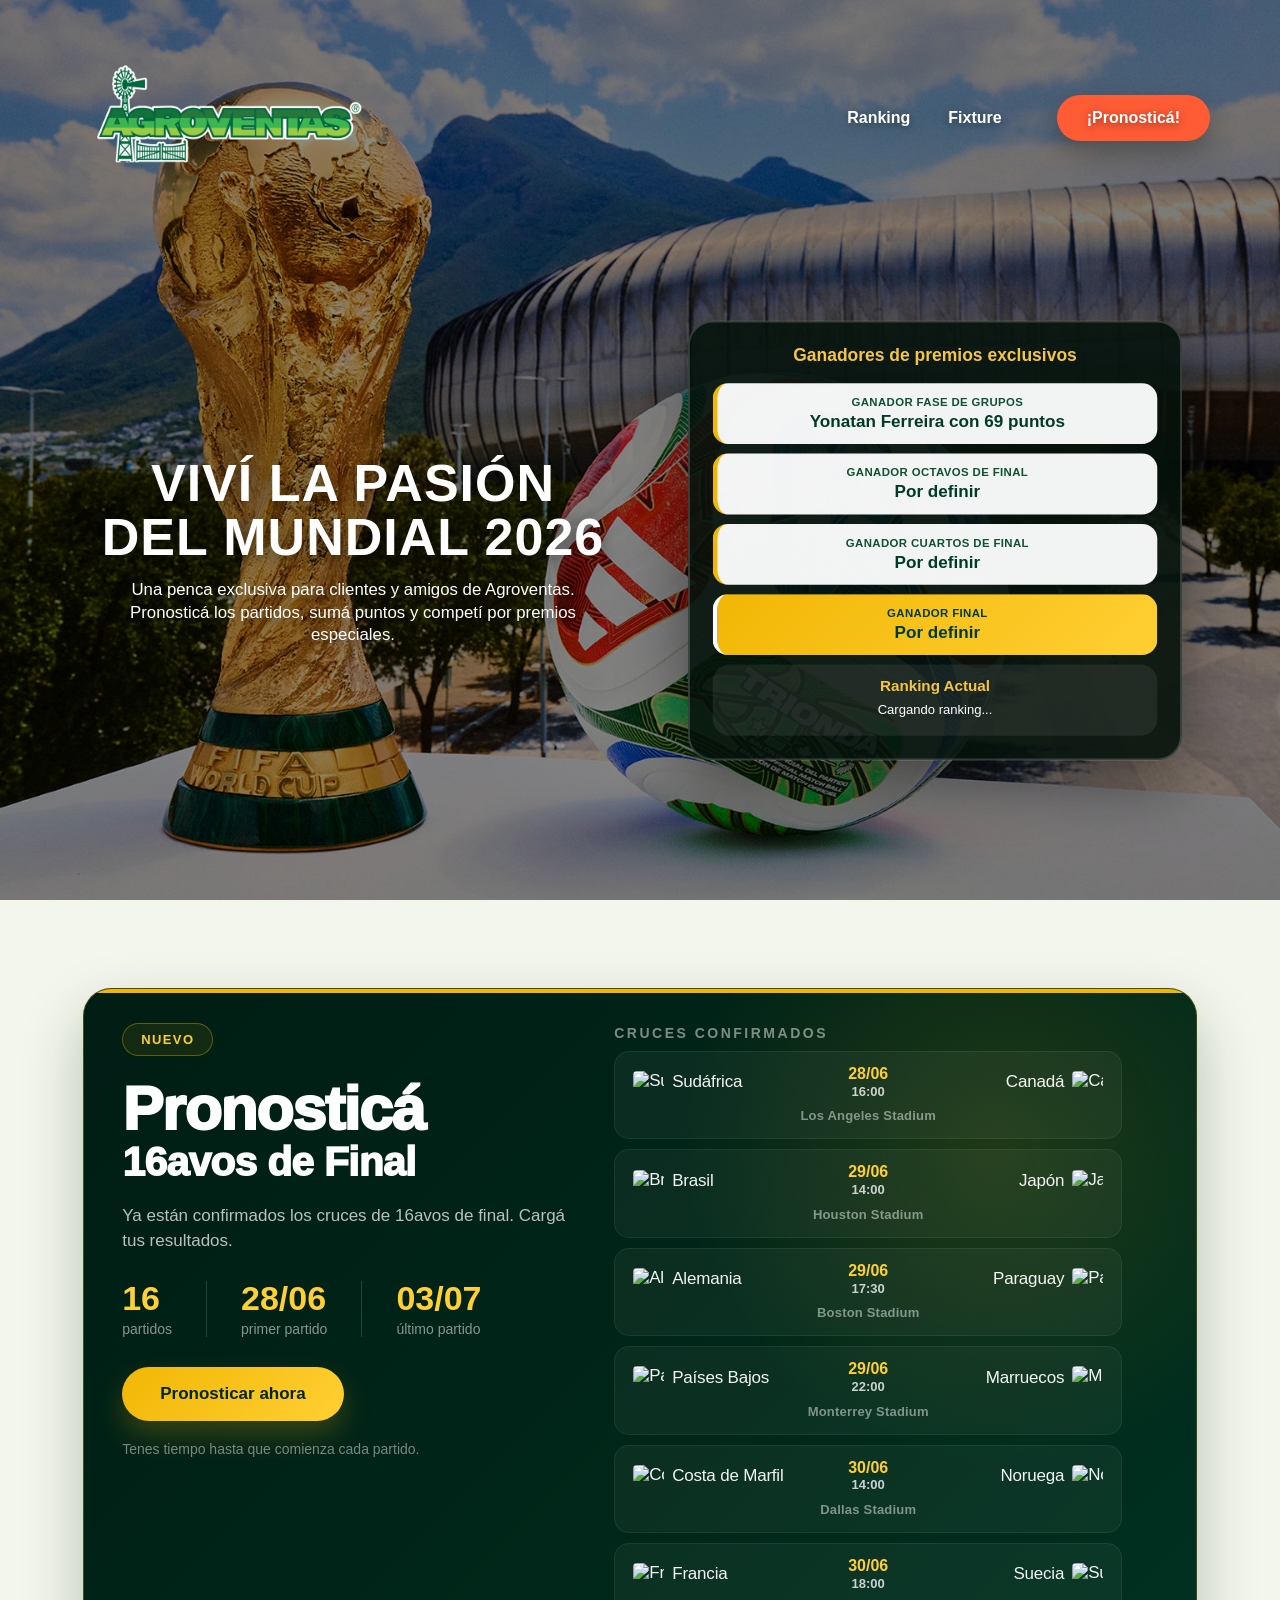
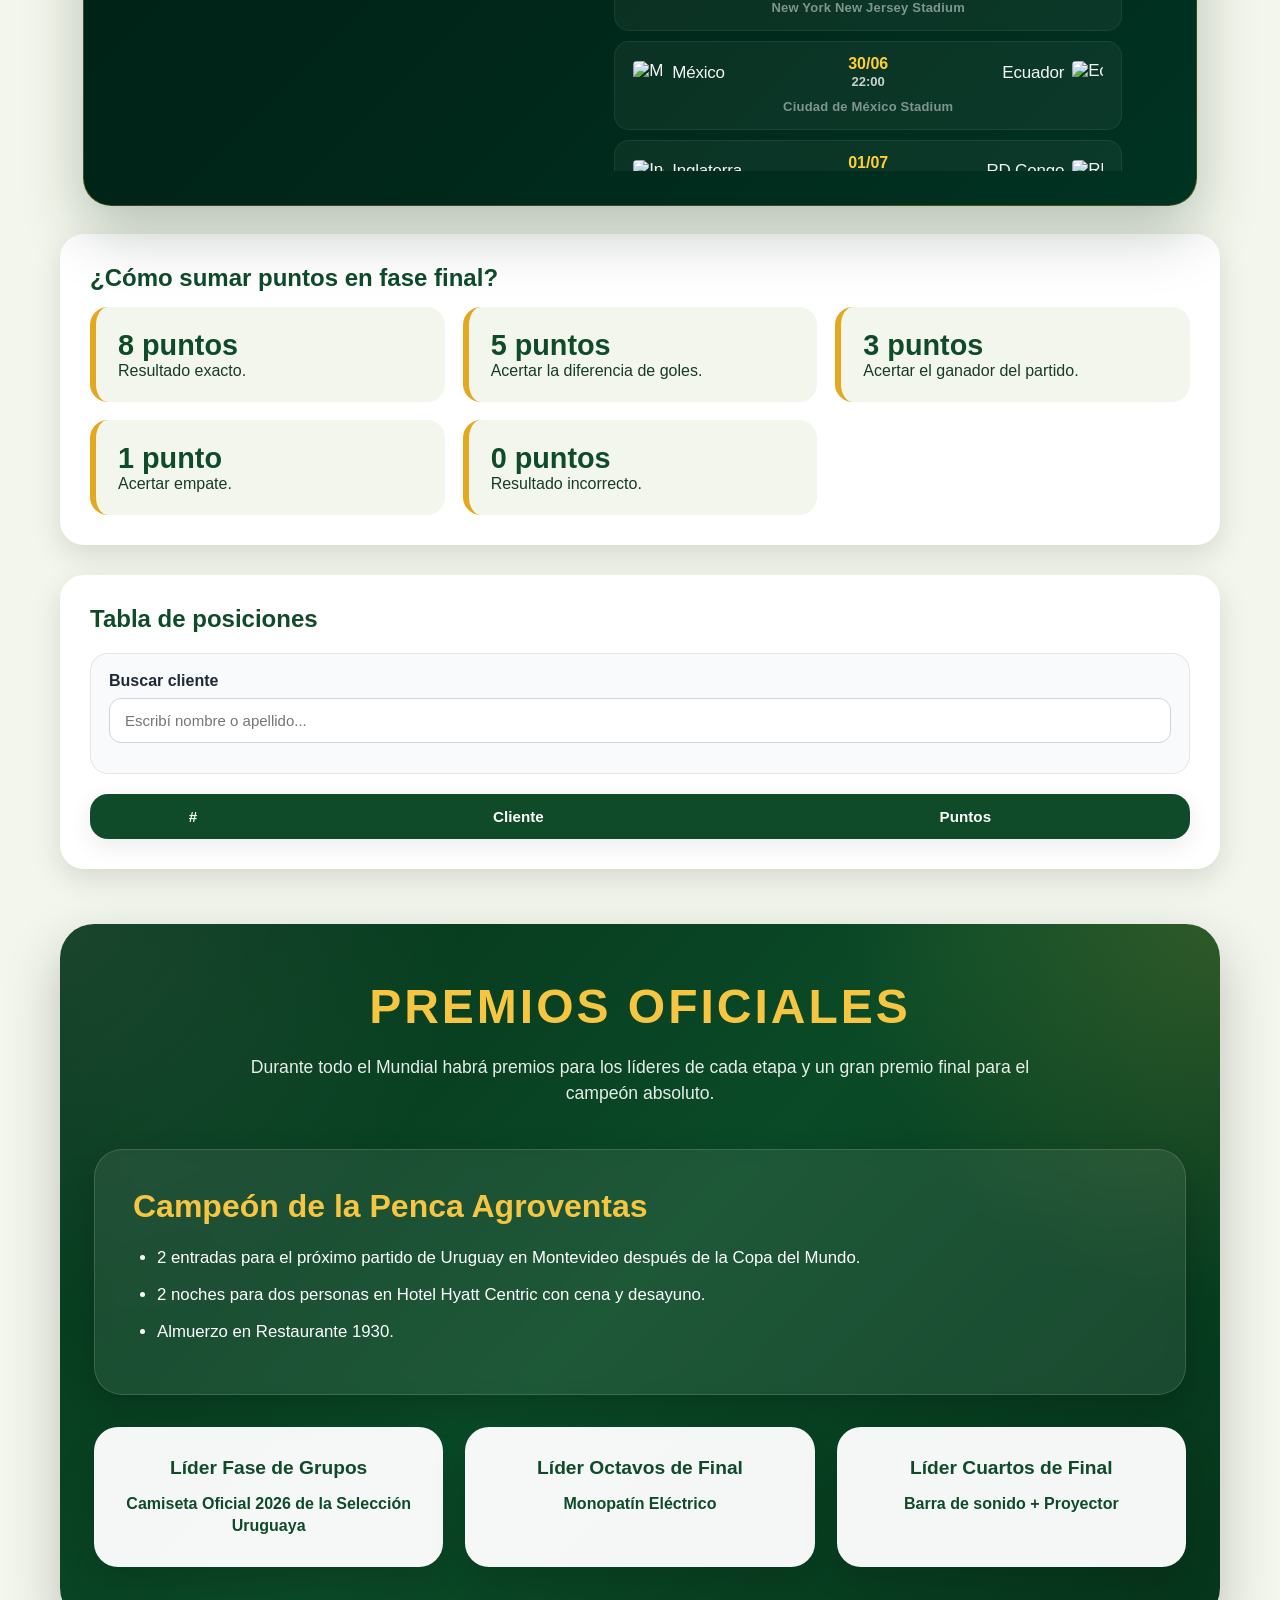
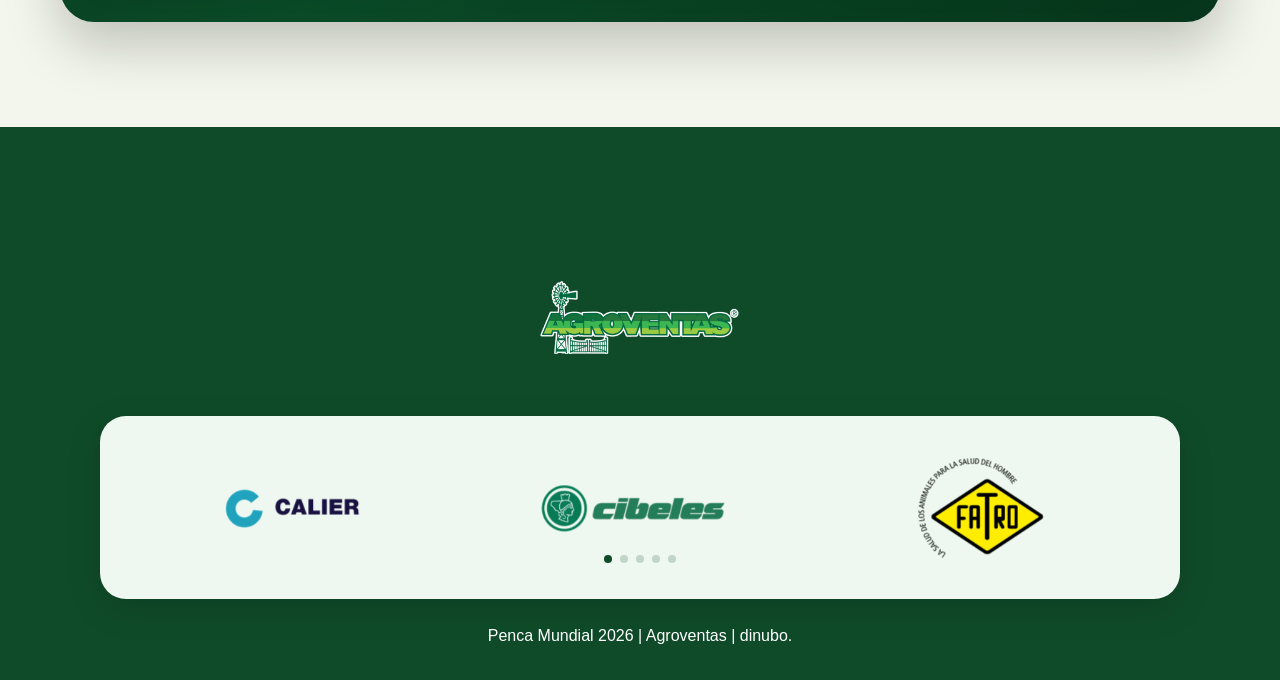
==== commit a5f215e1: "Corregir recalculo de puntos y proteger puntos base" ====
--- a/admin.html
+++ b/admin.html
@@ -56,7 +56,7 @@
     window.location.href = "index.html";
   }
 </script>
-  <script type="module" src="admin.js?v=13"></script>
+  <script type="module" src="admin.js?v=17"></script>
 
 </body>
 </html>
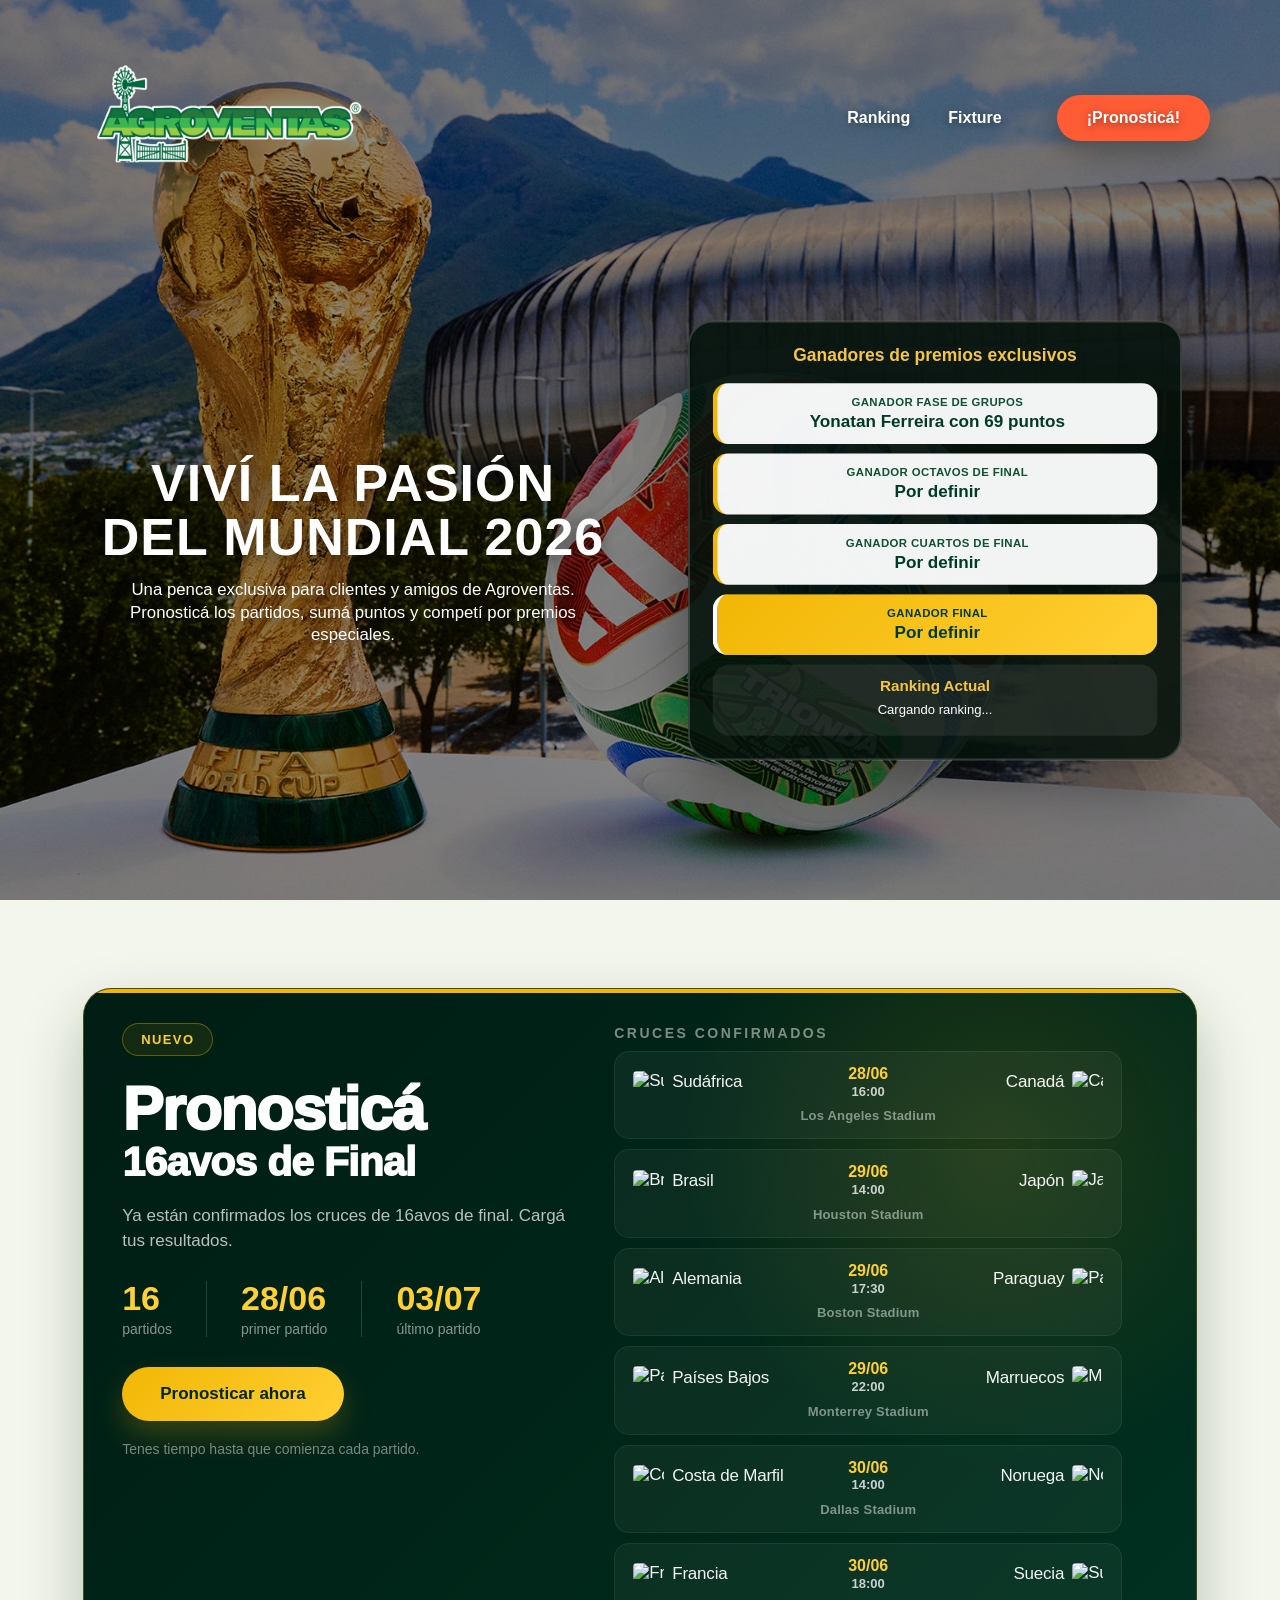
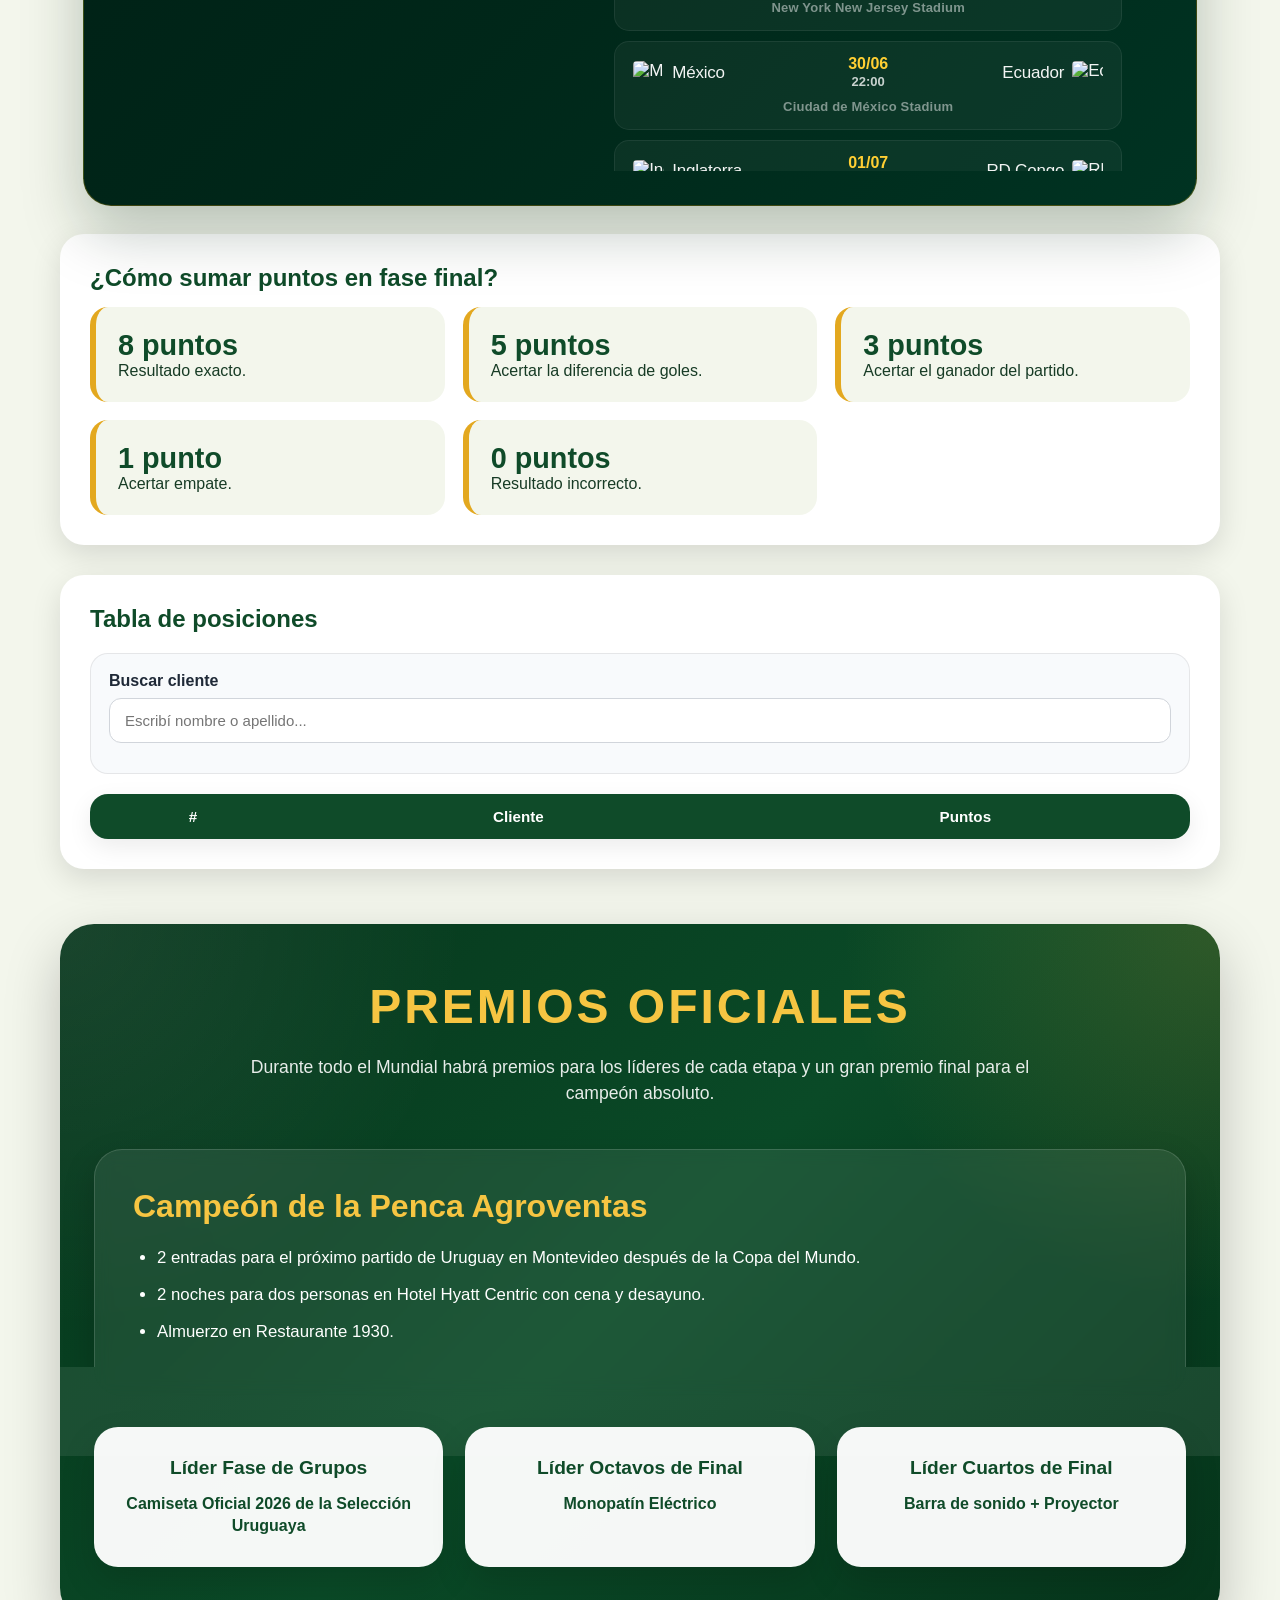
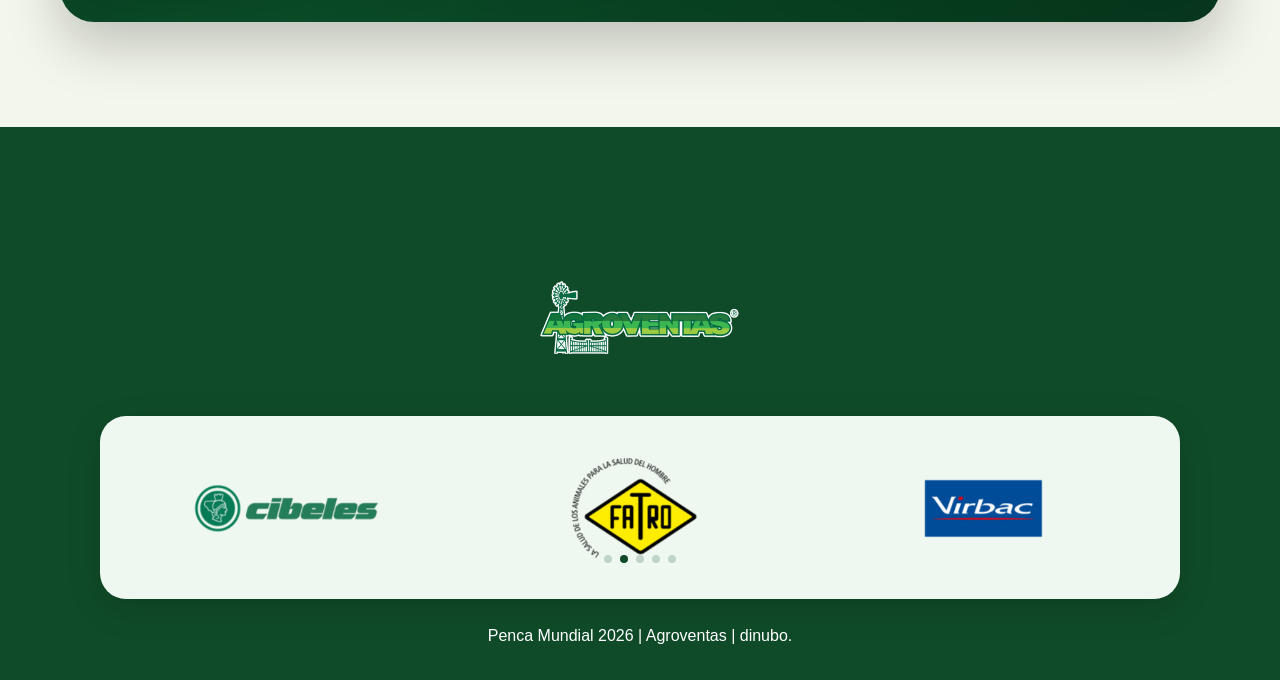
==== commit 050626c6: "octavos de final actualizando" ====
--- a/admin.html
+++ b/admin.html
@@ -56,7 +56,7 @@
     window.location.href = "index.html";
   }
 </script>
-  <script type="module" src="admin.js?v=17"></script>
+  <script type="module" src="admin.js?v=22"></script>
 
 </body>
 </html>
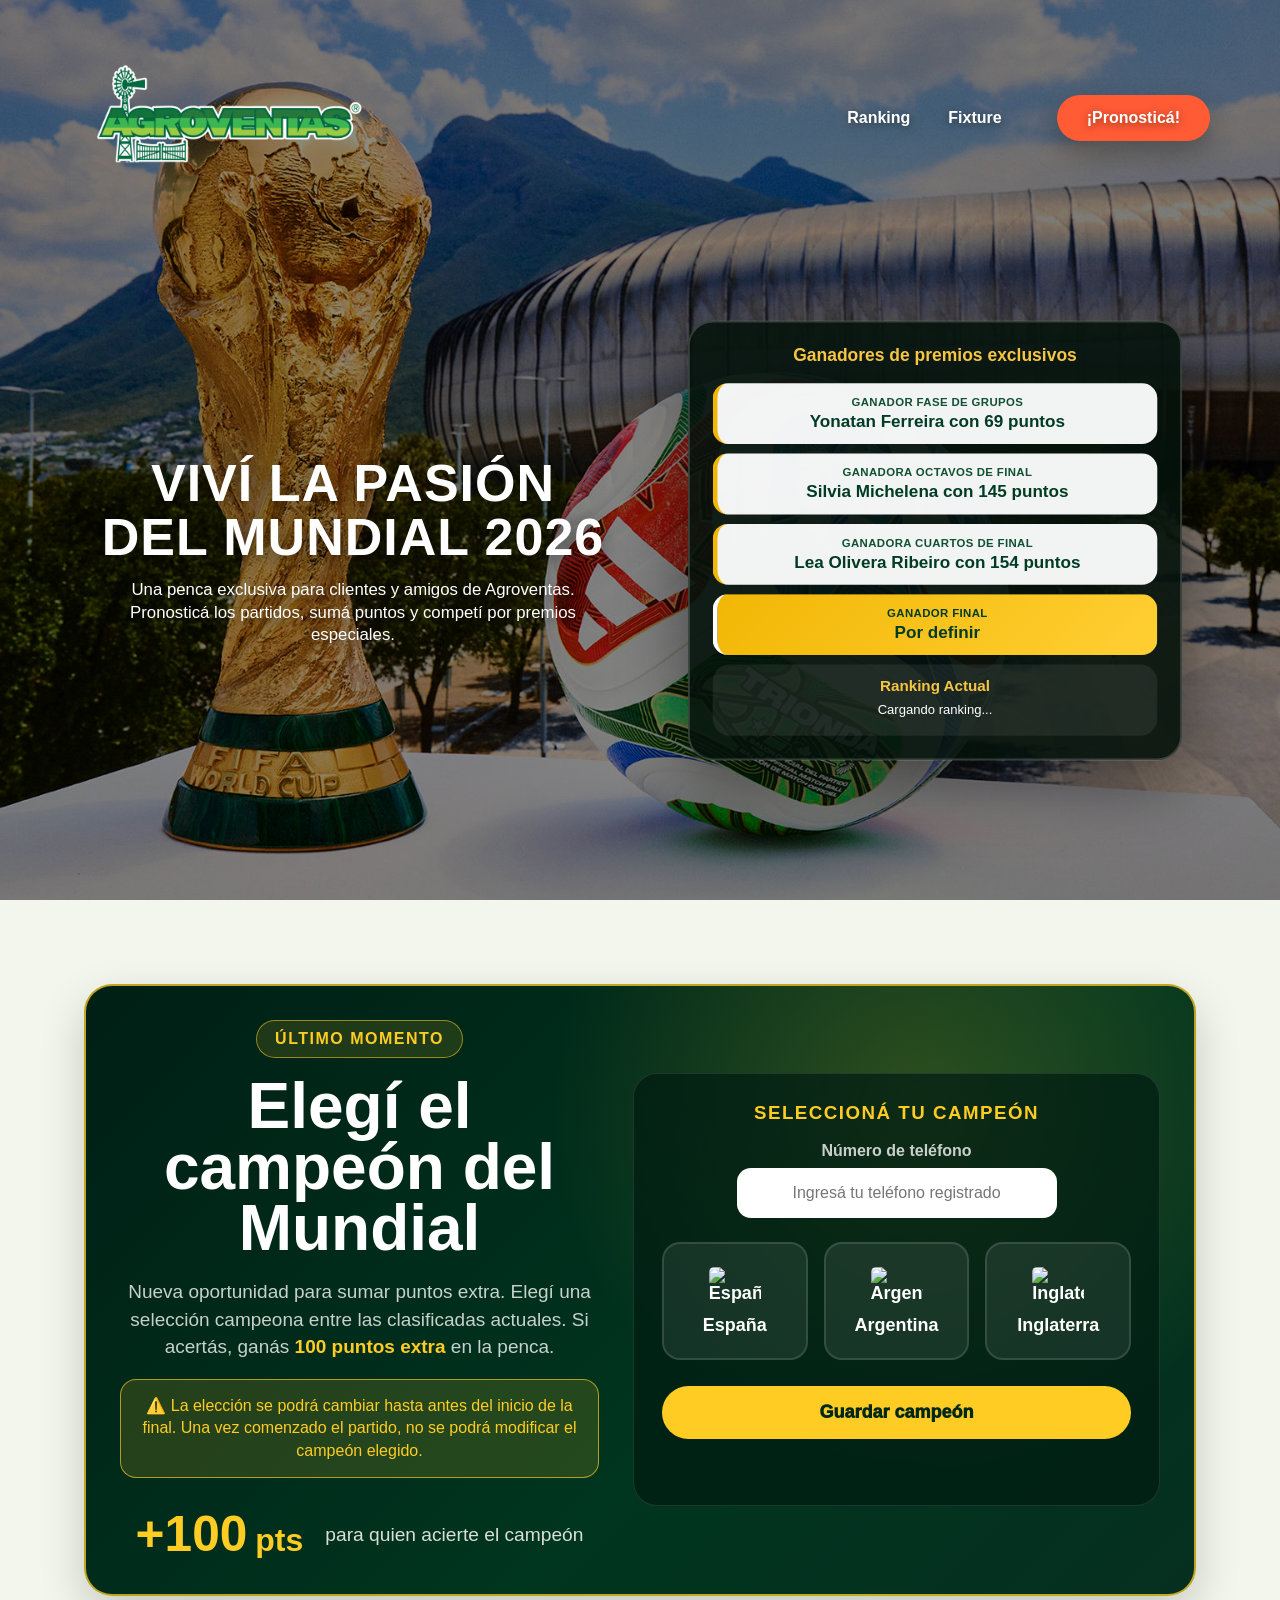
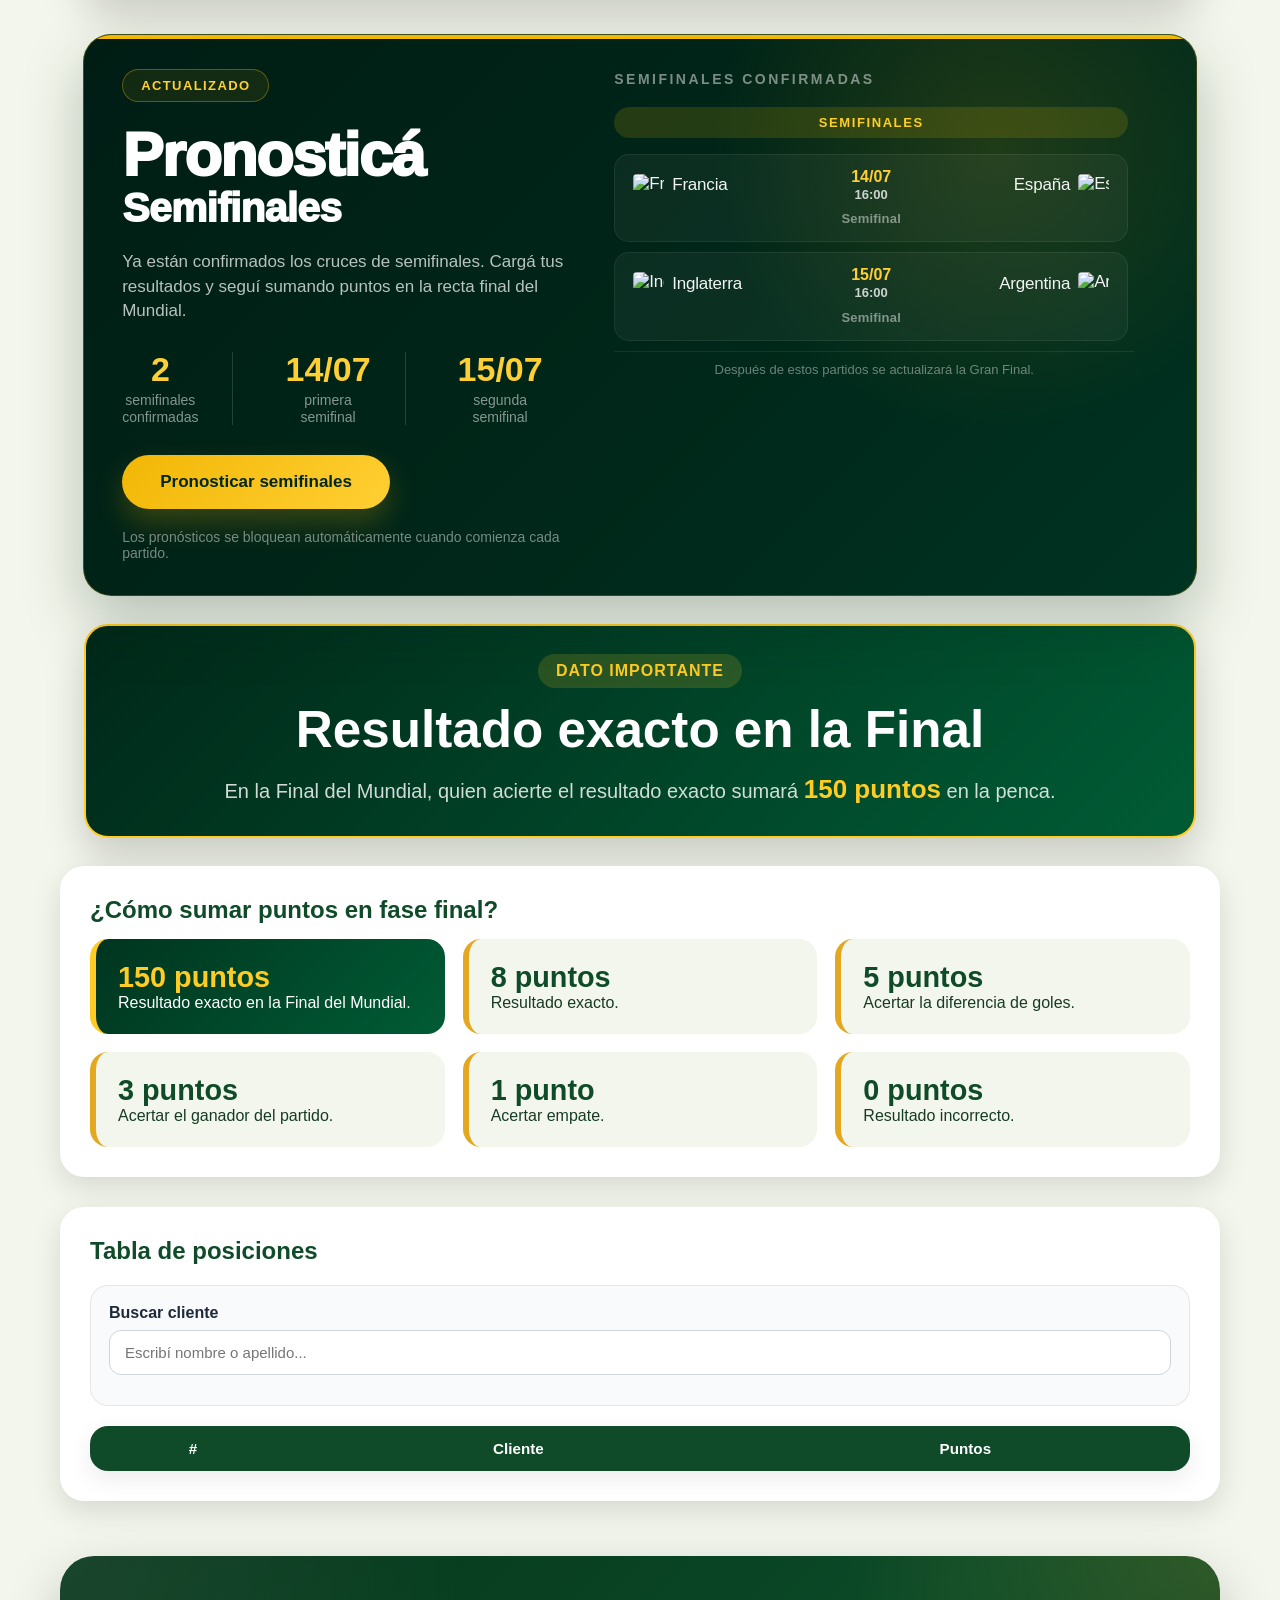
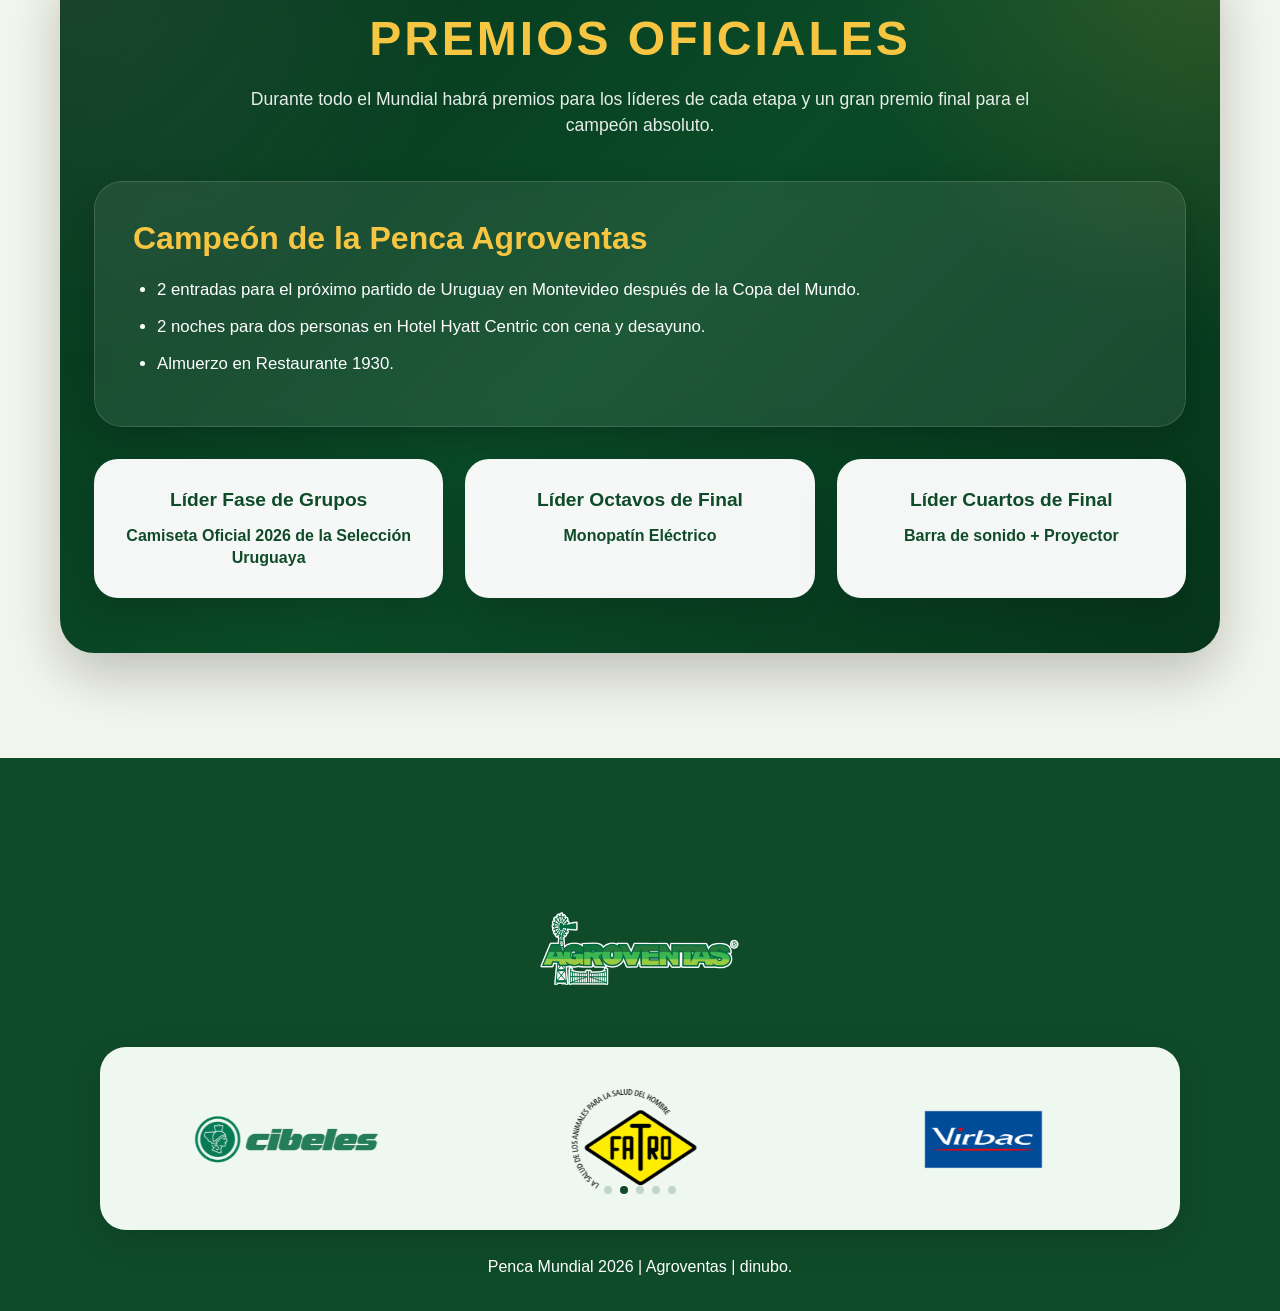
==== commit f041f441: "150 resultado exacto final" ====
--- a/admin.html
+++ b/admin.html
@@ -56,7 +56,7 @@
     window.location.href = "index.html";
   }
 </script>
-  <script type="module" src="admin.js?v=22"></script>
+  <script type="module" src="admin.js?v=52"></script>
 
 </body>
 </html>
--- a/styles.css
+++ b/styles.css
@@ -5606,4 +5606,1058 @@
     text-overflow: ellipsis !important;
     opacity: 0.75 !important;
   }
+}
+/* Separador dentro de cruces confirmados */
+
+.v3-separador-cruces {
+  width: 100%;
+  margin: 10px 0 6px;
+  padding: 8px 12px;
+  border-radius: 999px;
+  background: rgba(255, 203, 5, 0.14);
+  color: #ffcf24;
+  font-size: 13px;
+  font-weight: 900;
+  letter-spacing: 1.6px;
+  text-transform: uppercase;
+  text-align: center;
+}
+/* AJUSTES AVISO OCTAVOS */
+
+.stats-octavos {
+  max-width: 560px !important;
+  display: grid !important;
+  grid-template-columns: repeat(3, 1fr) !important;
+  gap: 18px !important;
+  text-align: center !important;
+  align-items: center !important;
+}
+
+.stats-octavos div {
+  display: flex !important;
+  flex-direction: column !important;
+  align-items: center !important;
+  justify-content: center !important;
+}
+
+.stats-octavos strong {
+  text-align: center !important;
+  line-height: 1 !important;
+}
+
+.stats-octavos span {
+  text-align: center !important;
+  line-height: 1.2 !important;
+}
+
+/* 16avos restantes más chicos para que resalten los octavos */
+
+.cruce-pendiente-16avos {
+  min-height: 78px !important;
+  padding: 12px 18px !important;
+  opacity: 0.72 !important;
+  background: rgba(6, 78, 59, 0.55) !important;
+}
+
+.cruce-pendiente-16avos span {
+  font-size: 15px !important;
+}
+
+.cruce-pendiente-16avos img {
+  width: 28px !important;
+  height: 20px !important;
+}
+
+.cruce-pendiente-16avos strong {
+  font-size: 18px !important;
+}
+
+.cruce-pendiente-16avos strong small {
+  font-size: 12px !important;
+}
+
+.cruce-pendiente-16avos .v3-sede {
+  font-size: 12px !important;
+  opacity: 0.75 !important;
+}
+
+/* Mobile */
+
+@media (max-width: 640px) {
+  .stats-octavos {
+    grid-template-columns: repeat(3, 1fr) !important;
+    gap: 8px !important;
+    max-width: 100% !important;
+  }
+
+  .stats-octavos strong {
+    font-size: 26px !important;
+  }
+
+  .stats-octavos span {
+    font-size: 11px !important;
+  }
+
+  .cruce-pendiente-16avos {
+    min-height: 58px !important;
+    padding: 8px 10px !important;
+  }
+
+  .cruce-pendiente-16avos span {
+    font-size: 11px !important;
+  }
+
+  .cruce-pendiente-16avos img {
+    width: 18px !important;
+    height: 13px !important;
+  }
+
+  .cruce-pendiente-16avos strong {
+    font-size: 13px !important;
+  }
+
+  .cruce-pendiente-16avos strong small {
+    font-size: 9px !important;
+  }
+}
+/* Ocultar botón del header en mobile */
+@media (max-width: 900px) {
+  .btn-nav-desktop {
+    display: none !important;
+  }
+}
+/* AVISO CAMPEÓN MUNDIAL */
+
+.aviso-campeon-mundial {
+  max-width: 1400px;
+  margin: 34px auto 26px;
+  padding: 0 24px;
+}
+
+.campeon-card {
+  display: grid;
+  grid-template-columns: 1fr 1.1fr;
+  gap: 34px;
+  align-items: center;
+  background:
+    radial-gradient(circle at 75% 20%, rgba(255, 204, 36, 0.18), transparent 38%),
+    linear-gradient(135deg, #001f15, #00351f 60%, #062f1f);
+  border: 2px solid rgba(255, 204, 36, 0.75);
+  border-radius: 28px;
+  padding: 34px;
+  box-shadow: 0 18px 45px rgba(0, 0, 0, 0.18);
+}
+
+.campeon-tag {
+  display: inline-flex;
+  align-items: center;
+  width: fit-content;
+  padding: 9px 18px;
+  border-radius: 999px;
+  background: rgba(255, 204, 36, 0.12);
+  border: 1px solid rgba(255, 204, 36, 0.55);
+  color: #ffcc24;
+  font-weight: 900;
+  text-transform: uppercase;
+  letter-spacing: 1.5px;
+  margin-bottom: 18px;
+}
+
+.campeon-info h2 {
+  color: white;
+  font-size: clamp(36px, 5vw, 70px);
+  line-height: 0.95;
+  margin: 0 0 20px;
+}
+
+.campeon-info p {
+  color: rgba(255, 255, 255, 0.78);
+  font-size: 19px;
+  line-height: 1.45;
+  max-width: 620px;
+}
+
+.campeon-info p strong {
+  color: #ffcc24;
+}
+
+.campeon-destacado {
+  display: flex;
+  align-items: center;
+  gap: 16px;
+  margin-top: 26px;
+}
+
+.campeon-destacado strong {
+  color: #ffcc24;
+  font-size: 44px;
+  font-weight: 1000;
+}
+
+.campeon-destacado span {
+  color: rgba(255, 255, 255, 0.7);
+  font-weight: 700;
+}
+
+.campeon-form-box {
+  background: rgba(0, 28, 18, 0.7);
+  border: 1px solid rgba(255, 255, 255, 0.10);
+  border-radius: 24px;
+  padding: 28px;
+}
+
+.campeon-form-box h3 {
+  color: #ffcc24;
+  margin: 0 0 18px;
+  text-transform: uppercase;
+  letter-spacing: 1.5px;
+}
+
+.campeon-label {
+  display: block;
+  color: rgba(255, 255, 255, 0.78);
+  font-weight: 800;
+  margin-bottom: 8px;
+}
+
+.campeon-input {
+  width: 100%;
+  padding: 15px 16px;
+  border-radius: 14px;
+  border: 1px solid rgba(255, 255, 255, 0.18);
+  outline: none;
+  font-size: 16px;
+  margin-bottom: 18px;
+}
+
+.campeon-opciones {
+  display: grid;
+  grid-template-columns: repeat(3, 1fr);
+  gap: 14px;
+  margin-bottom: 20px;
+}
+
+.campeon-opcion {
+  cursor: pointer;
+}
+
+.campeon-opcion input {
+  display: none;
+}
+
+.campeon-opcion span {
+  min-height: 82px;
+  display: flex;
+  flex-direction: column;
+  align-items: center;
+  justify-content: center;
+  gap: 9px;
+  border-radius: 18px;
+  background: rgba(255, 255, 255, 0.08);
+  border: 2px solid rgba(255, 255, 255, 0.08);
+  color: white;
+  font-weight: 900;
+  text-align: center;
+  transition: 0.2s ease;
+}
+
+.campeon-opcion img {
+  width: 42px;
+  height: 28px;
+  object-fit: cover;
+  border-radius: 4px;
+}
+
+.campeon-opcion input:checked + span {
+  background: rgba(255, 204, 36, 0.18);
+  border-color: #ffcc24;
+  color: #ffcc24;
+  transform: translateY(-2px);
+}
+
+.btn-campeon {
+  width: 100%;
+  border: none;
+  border-radius: 999px;
+  padding: 16px 26px;
+  background: #ffcc24;
+  color: #002819;
+  font-size: 18px;
+  font-weight: 1000;
+  cursor: pointer;
+}
+
+.mensaje-campeon {
+  min-height: 24px;
+  margin: 14px 0 0;
+  color: rgba(255, 255, 255, 0.78);
+  font-weight: 700;
+  text-align: center;
+}
+
+.mensaje-campeon.ok {
+  color: #ffcc24;
+}
+
+.mensaje-campeon.error {
+  color: #ff6b6b;
+}
+
+@media (max-width: 900px) {
+  .aviso-campeon-mundial {
+    margin: 24px auto 18px;
+    padding: 0 16px;
+  }
+
+  .campeon-card {
+    grid-template-columns: 1fr;
+    padding: 24px 18px;
+    gap: 22px;
+  }
+
+  .campeon-info h2 {
+    font-size: 42px;
+  }
+
+  .campeon-info p {
+    font-size: 16px;
+  }
+
+  .campeon-opciones {
+    grid-template-columns: 1fr;
+  }
+
+  .campeon-destacado strong {
+    font-size: 36px;
+  }
+}
+
+.btn-campeon:disabled {
+  opacity: 0.6;
+  cursor: not-allowed;
+}
+
+.campeon-input:disabled {
+  opacity: 0.65;
+  cursor: not-allowed;
+}
+
+.campeon-opcion input:disabled + span {
+  opacity: 0.55;
+  cursor: not-allowed;
+}
+/* Aviso cierre elección campeón */
+
+.aviso-cierre-campeon {
+  margin-top: 18px;
+  padding: 15px 18px;
+  border-radius: 16px;
+  background: rgba(255, 204, 36, 0.14);
+  border: 1px solid rgba(255, 204, 36, 0.65);
+  color: #ffcc24;
+  font-weight: 500;
+  line-height: 1.4;
+  max-width: 620px;
+}
+
+@media (max-width: 900px) {
+  .aviso-cierre-campeon {
+    font-size: 14px;
+    padding: 14px 15px;
+  }
+}
+/* ===== SECCION CAMPEON ===== */
+
+.bloque-campeon,
+.campeon-box,
+.campeon-card {
+  text-align: center;
+}
+
+.bloque-campeon h2,
+.bloque-campeon h3,
+.campeon-box h2,
+.campeon-box h3,
+.campeon-card h2,
+.campeon-card h3 {
+  text-align: center;
+}
+
+.bloque-campeon p,
+.campeon-box p,
+.campeon-card p {
+  text-align: center;
+}
+
+.aviso-cierre-campeon {
+  text-align: center;
+}
+
+.bonus-campeon,
+.campeon-bonus {
+  display: flex;
+  justify-content: center;
+  align-items: center;
+  gap: 16px;
+  text-align: center;
+  flex-wrap: wrap;
+}
+
+.bonus-campeon .numero,
+.campeon-bonus .numero {
+  line-height: 0.95;
+}
+
+#campeonTelefono {
+  width: 100%;
+  max-width: 320px;
+  margin: 0 auto 18px auto;
+  display: block;
+  text-align: center;
+}
+
+#guardarCampeon {
+  display: block;
+  margin: 18px auto 0 auto;
+}
+
+/* contenedor de opciones */
+.opciones-campeon,
+.campeon-opciones,
+.campeon-lista {
+  display: grid;
+  grid-template-columns: 1fr;
+  gap: 16px;
+  margin-top: 18px;
+}
+
+/* tarjeta/opción */
+.opcion-campeon,
+.campeon-opcion,
+.card-campeon {
+  display: flex;
+  flex-direction: column;
+  justify-content: center;
+  align-items: center;
+  min-height: 110px;
+  padding: 18px 12px;
+  border-radius: 18px;
+  text-align: center;
+}
+
+.opcion-campeon img,
+.campeon-opcion img,
+.card-campeon img {
+  width: 42px;
+  height: auto;
+  margin-bottom: 10px;
+}
+
+.opcion-campeon span,
+.campeon-opcion span,
+.card-campeon span {
+  display: block;
+  text-align: center;
+  font-size: 1.05rem;
+  line-height: 1.2;
+}
+
+/* ===== MOBILE ===== */
+@media (max-width: 768px) {
+  .bloque-campeon,
+  .campeon-box,
+  .campeon-card {
+    padding-left: 18px;
+    padding-right: 18px;
+  }
+
+  .aviso-cierre-campeon {
+    font-size: 0.95rem;
+    line-height: 1.45;
+    padding: 14px 16px;
+    margin-left: auto;
+    margin-right: auto;
+  }
+
+  .bonus-campeon,
+  .campeon-bonus {
+    flex-direction: row;
+    justify-content: center;
+    align-items: center;
+    gap: 12px;
+    margin-bottom: 22px;
+  }
+
+  .bonus-campeon .numero,
+  .campeon-bonus .numero {
+    font-size: 2.4rem;
+  }
+
+  .opciones-campeon,
+  .campeon-opciones,
+  .campeon-lista {
+    grid-template-columns: repeat(3, minmax(0, 1fr));
+    gap: 10px;
+    align-items: stretch;
+  }
+
+  .opcion-campeon,
+  .campeon-opcion,
+  .card-campeon {
+    min-height: 95px;
+    padding: 12px 8px;
+    border-radius: 16px;
+  }
+
+  .opcion-campeon img,
+  .campeon-opcion img,
+  .card-campeon img {
+    width: 34px;
+    margin-bottom: 8px;
+  }
+
+  .opcion-campeon span,
+  .campeon-opcion span,
+  .card-campeon span {
+    font-size: 0.95rem;
+    line-height: 1.15;
+  }
+
+  #campeonTelefono {
+    max-width: 100%;
+    font-size: 0.98rem;
+  }
+
+  #guardarCampeon {
+    width: 100%;
+    max-width: 280px;
+  }
+}
+
+/* ===== MOBILE CHICO ===== */
+@media (max-width: 480px) {
+  .bonus-campeon .numero,
+  .campeon-bonus .numero {
+    font-size: 2.1rem;
+  }
+
+  .opcion-campeon,
+  .campeon-opcion,
+  .card-campeon {
+    min-height: 90px;
+    padding: 10px 6px;
+  }
+
+  .opcion-campeon img,
+  .campeon-opcion img,
+  .card-campeon img {
+    width: 30px;
+  }
+
+  .opcion-campeon span,
+  .campeon-opcion span,
+  .card-campeon span {
+    font-size: 0.85rem;
+  }
+}
+/* ===== BONUS +100 PTS ===== */
+.campeon-bonus {
+  display: flex;
+  align-items: center;
+  justify-content: center;
+  gap: 18px;
+  flex-wrap: nowrap;
+  text-align: center;
+  margin: 20px auto 28px auto;
+}
+
+.campeon-bonus-numero {
+  display: flex;
+  align-items: baseline;
+  gap: 8px;
+  white-space: nowrap;
+  line-height: 1;
+}
+
+.bonus-valor {
+  font-size: 3.1rem;
+  font-weight: 800;
+  color: #ffcc24;
+}
+
+.bonus-unidad {
+  font-size: 2rem;
+  font-weight: 800;
+  color: #ffcc24;
+}
+
+.campeon-bonus-texto {
+  font-size: 1.2rem;
+  line-height: 1.2;
+  color: #d9e0d9;
+  text-align: left;
+  max-width: 180px;
+}
+
+/* ===== OPCIONES CAMPEON ===== */
+.campeon-opciones {
+  display: grid;
+  grid-template-columns: repeat(3, 1fr);
+  gap: 14px;
+  margin-top: 18px;
+}
+
+.campeon-opcion {
+  display: flex;
+  flex-direction: column;
+  justify-content: center;
+  align-items: center;
+  min-height: 120px;
+  padding: 14px 8px;
+  border-radius: 18px;
+  text-align: center;
+  cursor: pointer;
+  background: rgba(255,255,255,0.06);
+  border: 1px solid rgba(255,255,255,0.08);
+}
+
+.campeon-opcion input[type="radio"] {
+  display: none;
+}
+
+.campeon-opcion img {
+  width: 44px;
+  height: auto;
+  display: block;
+  margin: 0 auto 10px auto;
+}
+
+.campeon-opcion span {
+  display: block;
+  width: 100%;
+  text-align: center;
+  font-size: 1rem;
+  line-height: 1.15;
+  font-weight: 700;
+  color: #fff;
+}
+
+.campeon-opcion:has(input[type="radio"]:checked) {
+  border: 2px solid #ffcc24;
+  box-shadow: 0 0 0 3px rgba(255, 204, 36, 0.15);
+}
+
+/* ===== MOBILE ===== */
+@media (max-width: 768px) {
+  .campeon-bonus {
+    gap: 12px;
+    margin: 16px auto 22px auto;
+  }
+
+  .bonus-valor {
+    font-size: 2.8rem;
+  }
+
+  .bonus-unidad {
+    font-size: 1.7rem;
+  }
+
+  .campeon-bonus-texto {
+    font-size: 1rem;
+    max-width: 140px;
+    text-align: left;
+  }
+
+  .campeon-opciones {
+    grid-template-columns: repeat(3, 1fr);
+    gap: 10px;
+  }
+
+  .campeon-opcion {
+    min-height: 105px;
+    padding: 12px 6px;
+    border-radius: 16px;
+  }
+
+  .campeon-opcion img {
+    width: 38px;
+    margin-bottom: 8px;
+  }
+
+  .campeon-opcion span {
+    font-size: 0.92rem;
+    line-height: 1.12;
+  }
+}
+
+/* ===== MOBILE CHICO ===== */
+@media (max-width: 480px) {
+  .campeon-bonus {
+    gap: 10px;
+  }
+
+  .bonus-valor {
+    font-size: 2.5rem;
+  }
+
+  .bonus-unidad {
+    font-size: 1.5rem;
+  }
+
+  .campeon-bonus-texto {
+    font-size: 0.95rem;
+    max-width: 130px;
+  }
+
+  .campeon-opcion {
+    min-height: 96px;
+    padding: 10px 5px;
+  }
+
+  .campeon-opcion img {
+    width: 34px;
+  }
+
+  .campeon-opcion span {
+    font-size: 0.84rem;
+  }
+}
+/* ===== CORRECCION SECCION CAMPEON ===== */
+
+/* +100 pts en una sola línea */
+.campeon-destacado {
+  display: flex !important;
+  align-items: center !important;
+  justify-content: center !important;
+  gap: 22px !important;
+  flex-wrap: nowrap !important;
+  text-align: center !important;
+  margin-top: 28px !important;
+}
+
+.campeon-destacado strong {
+  display: inline-block !important;
+  white-space: nowrap !important;
+  color: #ffcc24 !important;
+  font-size: 58px !important;
+  line-height: 1 !important;
+  font-weight: 1000 !important;
+}
+
+.campeon-destacado span {
+  max-width: 230px !important;
+  color: rgba(255, 255, 255, 0.82) !important;
+  font-size: 20px !important;
+  line-height: 1.15 !important;
+  font-weight: 800 !important;
+  text-align: left !important;
+}
+
+/* Contenedor de opciones */
+.campeon-opciones {
+  display: grid !important;
+  grid-template-columns: repeat(3, 1fr) !important;
+  gap: 16px !important;
+  margin: 24px 0 26px !important;
+}
+
+/* El label no debe tener caja visual */
+.campeon-opcion {
+  display: block !important;
+  padding: 0 !important;
+  min-height: auto !important;
+  background: transparent !important;
+  border: none !important;
+  box-shadow: none !important;
+  cursor: pointer !important;
+}
+
+/* Ocultar radio */
+.campeon-opcion input {
+  display: none !important;
+}
+
+/* La tarjeta real es el span */
+.campeon-opcion span {
+  min-height: 118px !important;
+  width: 100% !important;
+  padding: 18px 10px !important;
+  border-radius: 18px !important;
+  background: rgba(255, 255, 255, 0.08) !important;
+  border: 2px solid rgba(255, 255, 255, 0.12) !important;
+  color: #ffffff !important;
+  font-size: 18px !important;
+  font-weight: 900 !important;
+  line-height: 1.15 !important;
+  text-align: center !important;
+
+  display: flex !important;
+  flex-direction: column !important;
+  align-items: center !important;
+  justify-content: center !important;
+  gap: 12px !important;
+}
+
+/* Banderas */
+.campeon-opcion img {
+  width: 52px !important;
+  height: 36px !important;
+  object-fit: cover !important;
+  border-radius: 5px !important;
+  display: block !important;
+  margin: 0 auto !important;
+}
+
+/* Selección activa */
+.campeon-opcion input:checked + span {
+  background: rgba(255, 204, 36, 0.18) !important;
+  border-color: #ffcc24 !important;
+  color: #ffcc24 !important;
+  box-shadow: 0 0 0 3px rgba(255, 204, 36, 0.16) !important;
+}
+
+/* Mobile */
+@media (max-width: 768px) {
+  .campeon-destacado {
+    gap: 14px !important;
+    margin-top: 24px !important;
+  }
+
+  .campeon-destacado strong {
+    font-size: 42px !important;
+  }
+
+  .campeon-destacado span {
+    max-width: 145px !important;
+    font-size: 15px !important;
+    text-align: left !important;
+  }
+
+  .campeon-opciones {
+    grid-template-columns: repeat(3, 1fr) !important;
+    gap: 8px !important;
+  }
+
+  .campeon-opcion span {
+    min-height: 92px !important;
+    padding: 10px 4px !important;
+    border-radius: 14px !important;
+    font-size: 13px !important;
+    gap: 7px !important;
+  }
+
+  .campeon-opcion img {
+    width: 38px !important;
+    height: 26px !important;
+  }
+}
+/* Centrar bloque +100 pts */
+
+.campeon-destacado {
+  width: 100% !important;
+  display: flex !important;
+  align-items: center !important;
+  justify-content: center !important;
+  gap: 18px !important;
+  margin: 32px auto 0 !important;
+  text-align: center !important;
+}
+
+.campeon-destacado strong {
+  text-align: center !important;
+  white-space: nowrap !important;
+}
+
+.campeon-destacado span {
+  text-align: center !important;
+  max-width: 220px !important;
+  font-weight: 500 !important;
+  line-height: 1.2 !important;
+}
+
+/* Mobile */
+@media (max-width: 768px) {
+  .campeon-destacado {
+    justify-content: center !important;
+    align-items: center !important;
+    gap: 12px !important;
+    margin: 28px auto 0 !important;
+  }
+
+  .campeon-destacado strong {
+    font-size: 40px !important;
+  }
+
+  .campeon-destacado span {
+    max-width: 145px !important;
+    font-size: 15px !important;
+    text-align: center !important;
+  }
+}
+/* Que "para quien acierte el campeón" quede en una sola línea */
+.campeon-destacado span {
+  max-width: none !important;
+  width: auto !important;
+  white-space: nowrap !important;
+  text-align: center !important;
+}
+
+/* Ajuste mobile para que no se corte */
+@media (max-width: 768px) {
+  .campeon-destacado {
+    gap: 10px !important;
+  }
+
+  .campeon-destacado span {
+    white-space: nowrap !important;
+    font-size: 13px !important;
+    max-width: none !important;
+  }
+}
+/* Ajuste final bloque +100 pts */
+
+.campeon-bonus {
+  width: 100% !important;
+  display: flex !important;
+  align-items: center !important;
+  justify-content: center !important;
+  gap: 22px !important;
+  flex-wrap: nowrap !important;
+  text-align: center !important;
+  margin: 32px auto 0 !important;
+}
+
+.campeon-bonus-numero {
+  display: flex !important;
+  align-items: baseline !important;
+  justify-content: center !important;
+  gap: 8px !important;
+  white-space: nowrap !important;
+  flex-shrink: 0 !important;
+}
+
+.bonus-valor,
+.bonus-unidad {
+  white-space: nowrap !important;
+}
+
+.campeon-bonus-texto {
+  display: inline-block !important;
+  white-space: nowrap !important;
+  width: auto !important;
+  max-width: none !important;
+  min-width: max-content !important;
+  flex-shrink: 0 !important;
+  text-align: center !important;
+}
+
+/* Mobile */
+@media (max-width: 768px) {
+  .campeon-bonus {
+    flex-direction: column !important;
+    gap: 8px !important;
+    margin-top: 26px !important;
+  }
+
+  .campeon-bonus-numero {
+    justify-content: center !important;
+  }
+
+  .bonus-valor {
+    font-size: 42px !important;
+  }
+
+  .bonus-unidad {
+    font-size: 28px !important;
+  }
+
+  .campeon-bonus-texto {
+    font-size: 15px !important;
+    white-space: nowrap !important;
+    max-width: none !important;
+    min-width: max-content !important;
+    text-align: center !important;
+  }
+}
+
+/* AVISO FINAL 150 PUNTOS */
+
+.aviso-final-150 {
+  max-width: 1200px;
+  margin: 28px auto;
+  padding: 0 24px;
+}
+
+.aviso-final-150-card {
+  background: linear-gradient(135deg, #002819, #005c35);
+  border: 2px solid #ffcc24;
+  border-radius: 24px;
+  padding: 28px;
+  text-align: center;
+  box-shadow: 0 18px 40px rgba(0, 0, 0, 0.18);
+}
+
+.aviso-final-150-card span {
+  display: inline-block;
+  margin-bottom: 12px;
+  padding: 8px 18px;
+  border-radius: 999px;
+  background: rgba(255, 204, 36, 0.16);
+  color: #ffcc24;
+  font-weight: 900;
+  text-transform: uppercase;
+  letter-spacing: 1px;
+}
+
+.aviso-final-150-card h2 {
+  margin: 0 0 12px;
+  color: #ffffff;
+  font-size: clamp(30px, 4vw, 52px);
+}
+
+.aviso-final-150-card p {
+  margin: 0;
+  color: rgba(255, 255, 255, 0.82);
+  font-size: 20px;
+  line-height: 1.4;
+}
+
+.aviso-final-150-card p strong {
+  color: #ffcc24;
+  font-size: 26px;
+}
+
+/* Bloque especial en reglas */
+
+.puntos-grid .punto-final-especial {
+  background: linear-gradient(135deg, #00351f, #005c35);
+  border-left: 6px solid #ffcc24;
+  color: white;
+}
+
+.puntos-grid .punto-final-especial strong {
+  color: #ffcc24;
+}
+
+.puntos-grid .punto-final-especial p {
+  color: white;
+}
+
+@media (max-width: 768px) {
+  .aviso-final-150 {
+    padding: 0 16px;
+    margin: 22px auto;
+  }
+
+  .aviso-final-150-card {
+    padding: 24px 18px;
+  }
+
+  .aviso-final-150-card p {
+    font-size: 16px;
+  }
+
+  .aviso-final-150-card p strong {
+    font-size: 22px;
+  }
 }
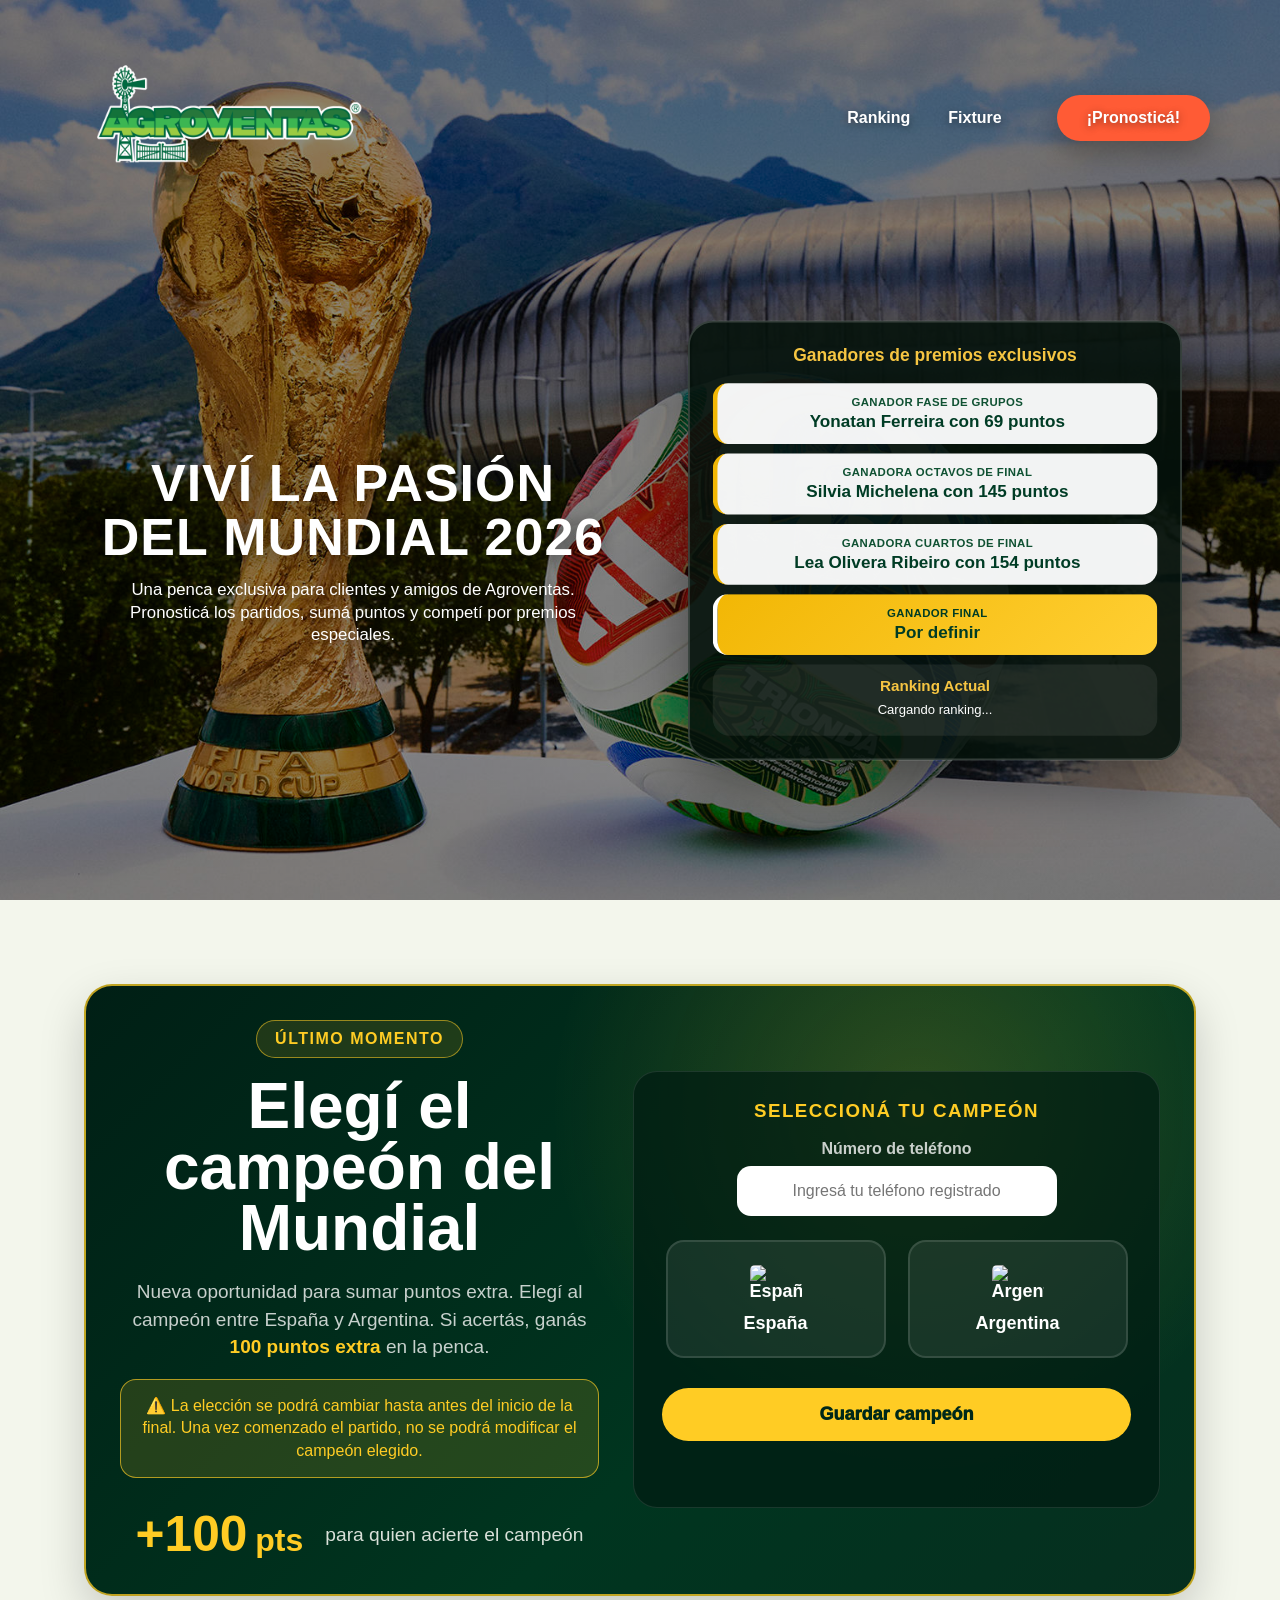
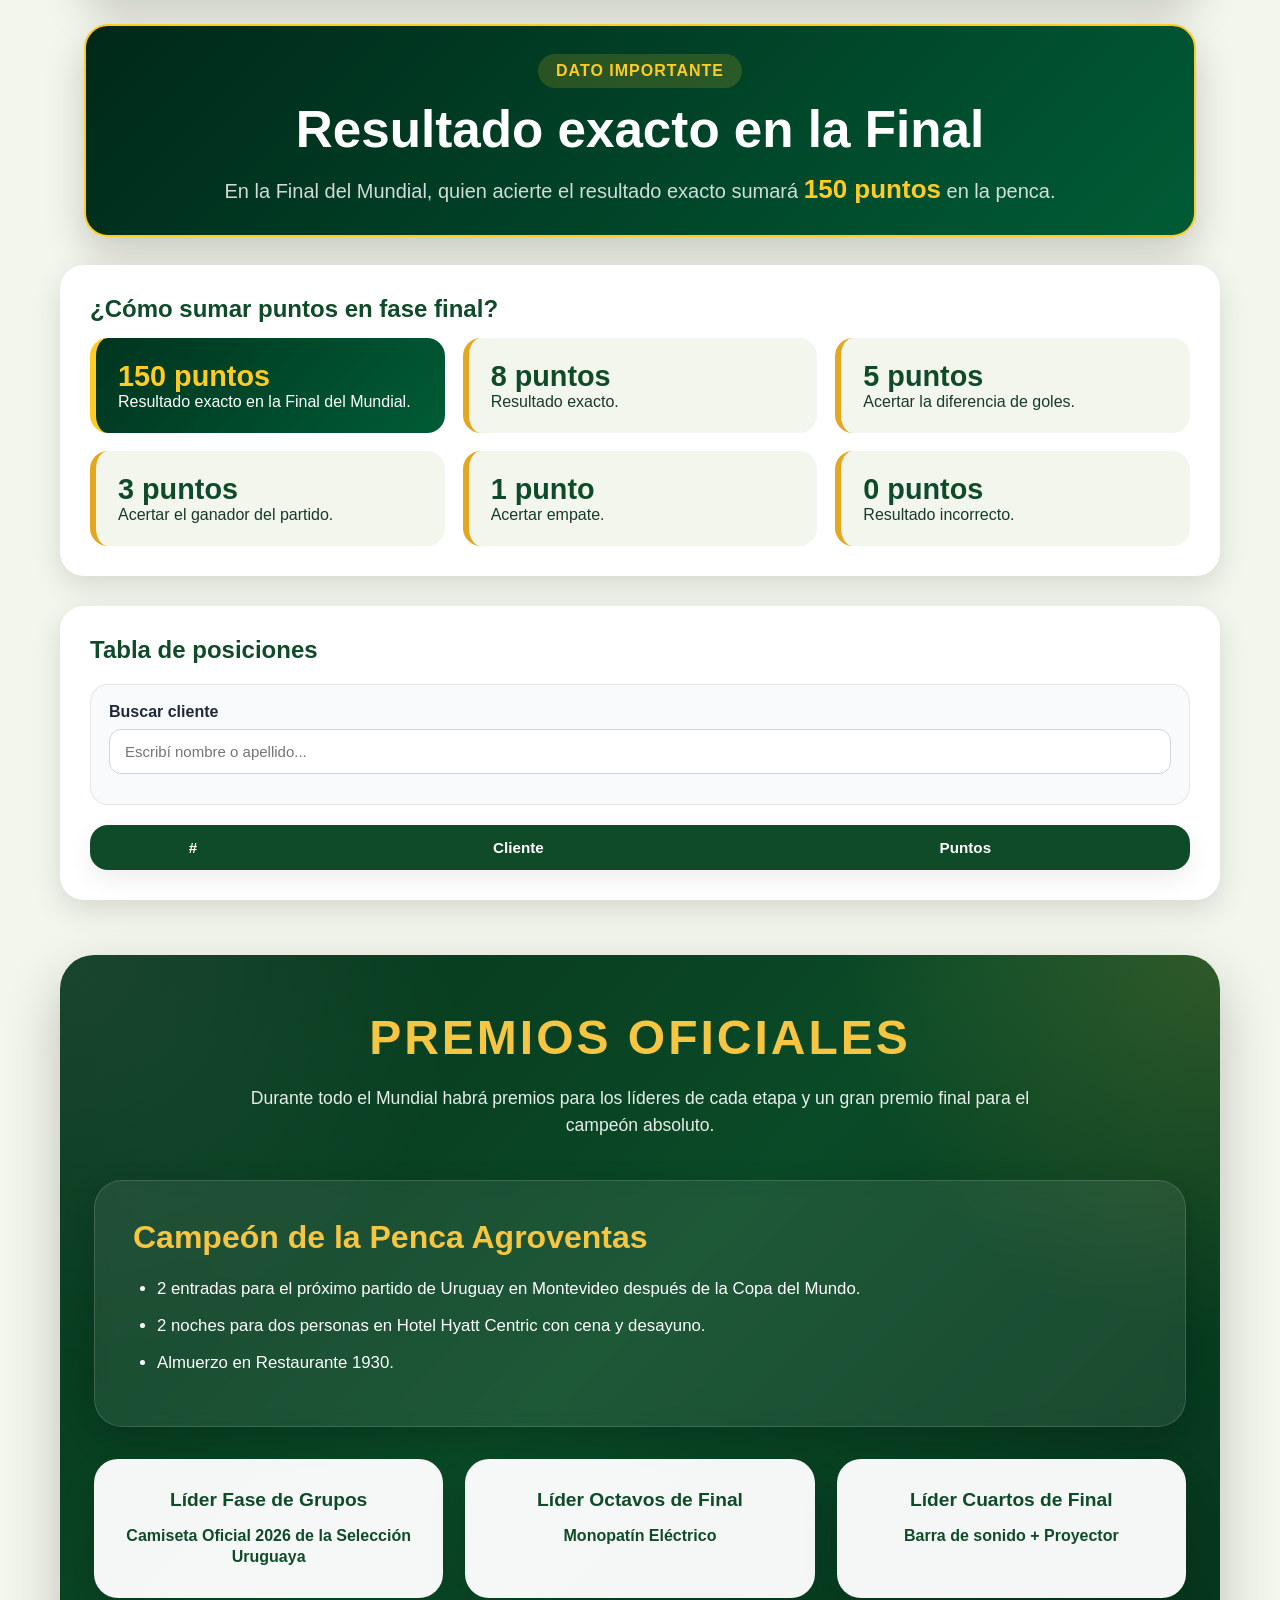
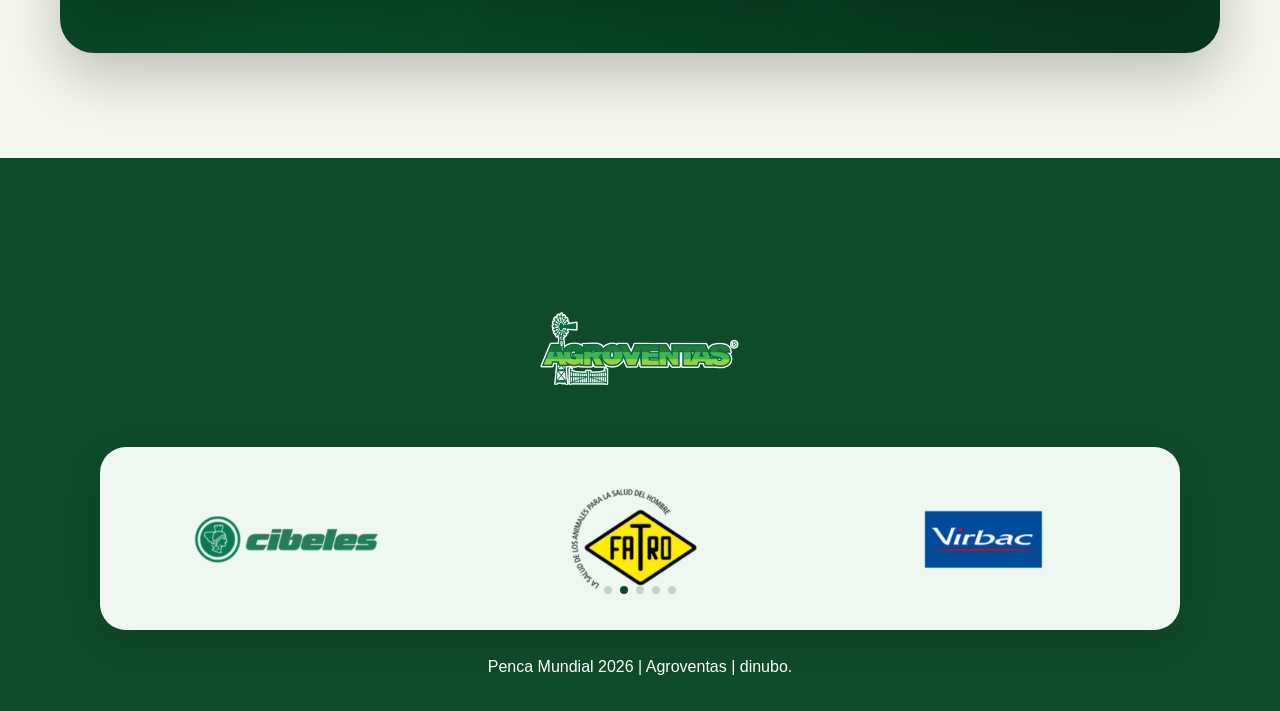
==== commit 13557474: "ajustando detalles de la gran final" ====
--- a/admin.html
+++ b/admin.html
@@ -56,7 +56,7 @@
     window.location.href = "index.html";
   }
 </script>
-  <script type="module" src="admin.js?v=52"></script>
+  <script type="module" src="admin.js?v=53"></script>
 
 </body>
 </html>
--- a/styles.css
+++ b/styles.css
@@ -5832,9 +5832,9 @@
 
 .campeon-opciones {
   display: grid;
-  grid-template-columns: repeat(3, 1fr);
-  gap: 14px;
-  margin-bottom: 20px;
+  grid-template-columns: repeat(2, minmax(180px, 220px));
+  justify-content: center;
+  gap: 18px;
 }
 
 .campeon-opcion {
@@ -6660,4 +6660,44 @@
   .aviso-final-150-card p strong {
     font-size: 22px;
   }
+}
+/* Ajuste campeón: solo 2 opciones */
+
+.campeon-opciones {
+  display: grid !important;
+  grid-template-columns: repeat(2, minmax(180px, 220px)) !important;
+  justify-content: center !important;
+  align-items: center !important;
+  gap: 22px !important;
+  margin: 24px auto 30px !important;
+  width: 100% !important;
+}
+
+.campeon-opcion {
+  width: 100% !important;
+}
+
+.campeon-opcion span {
+  width: 100% !important;
+  min-height: 118px !important;
+}
+
+/* Mobile */
+@media (max-width: 768px) {
+  .campeon-opciones {
+    grid-template-columns: repeat(2, minmax(120px, 1fr)) !important;
+    gap: 10px !important;
+    margin: 20px auto 24px !important;
+  }
+
+  .campeon-opcion span {
+    min-height: 92px !important;
+    padding: 10px 6px !important;
+    font-size: 13px !important;
+  }
+
+  .campeon-opcion img {
+    width: 38px !important;
+    height: 26px !important;
+  }
 }
